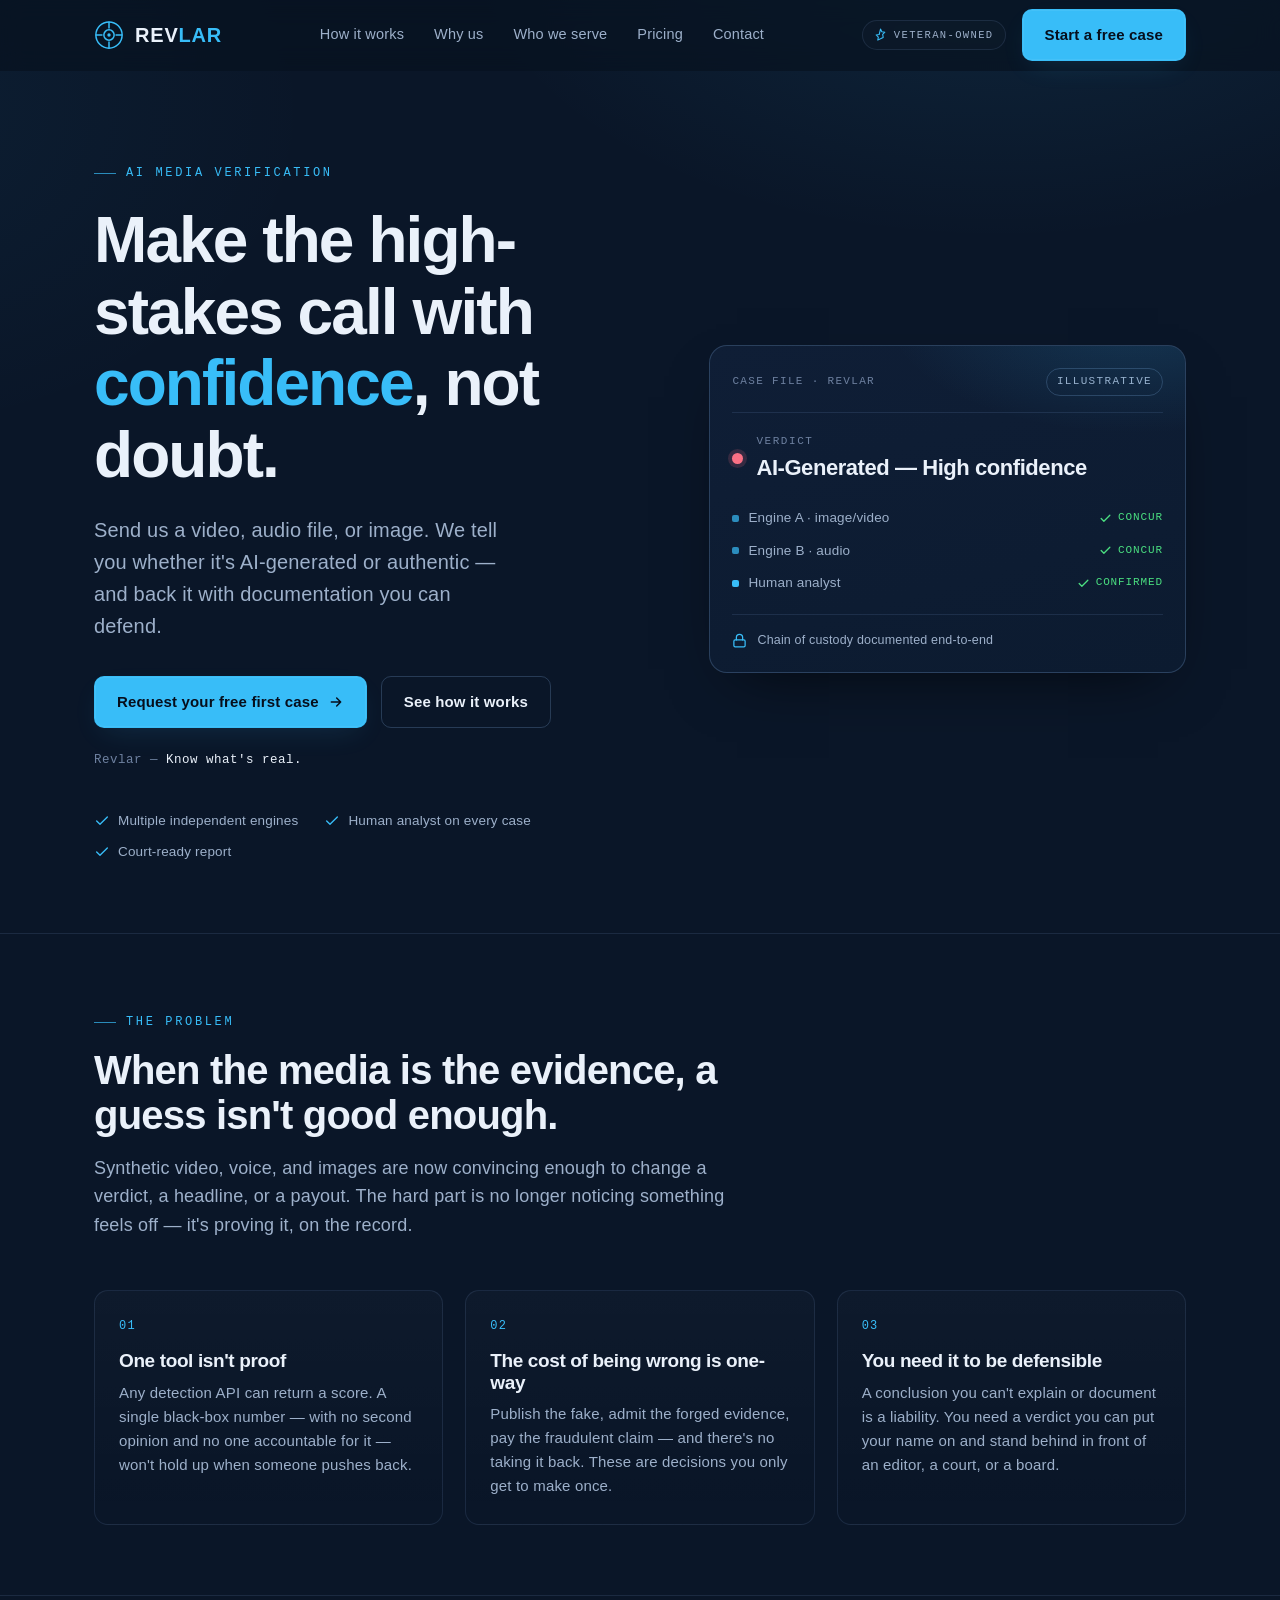
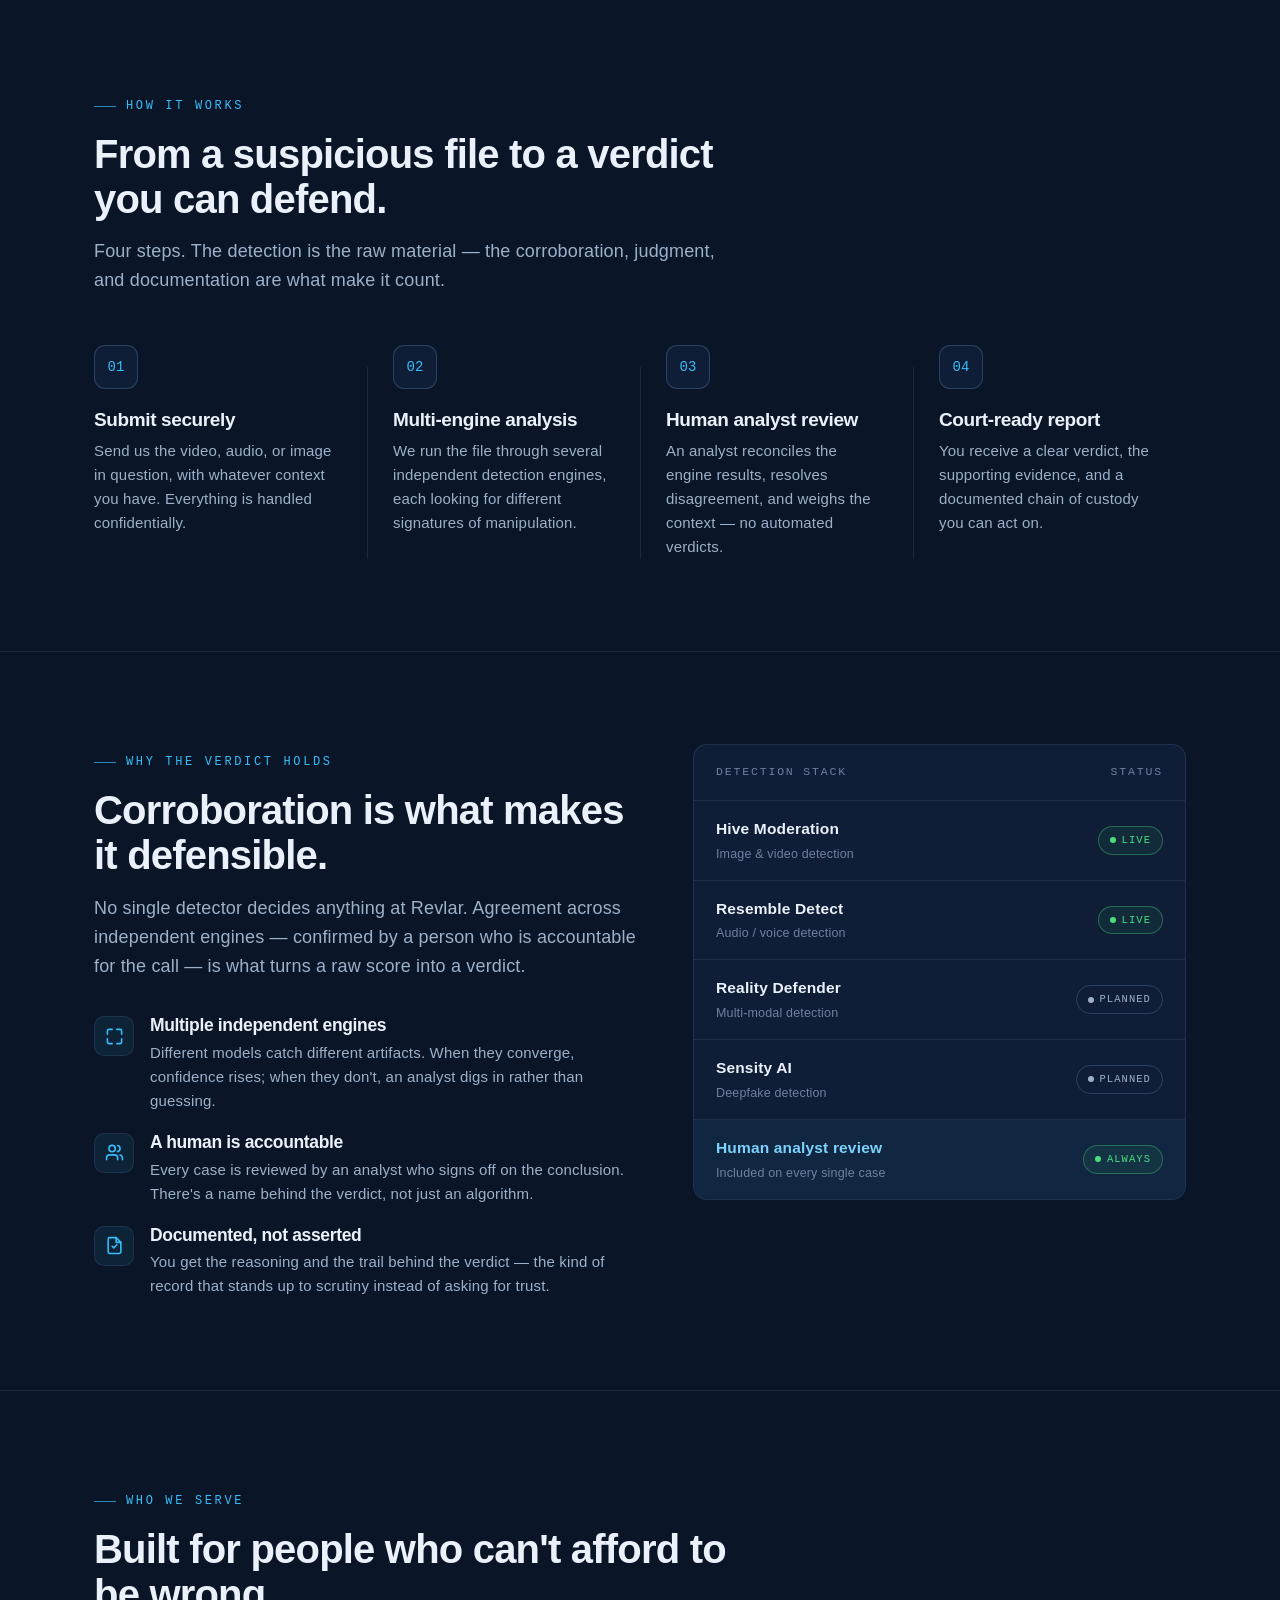
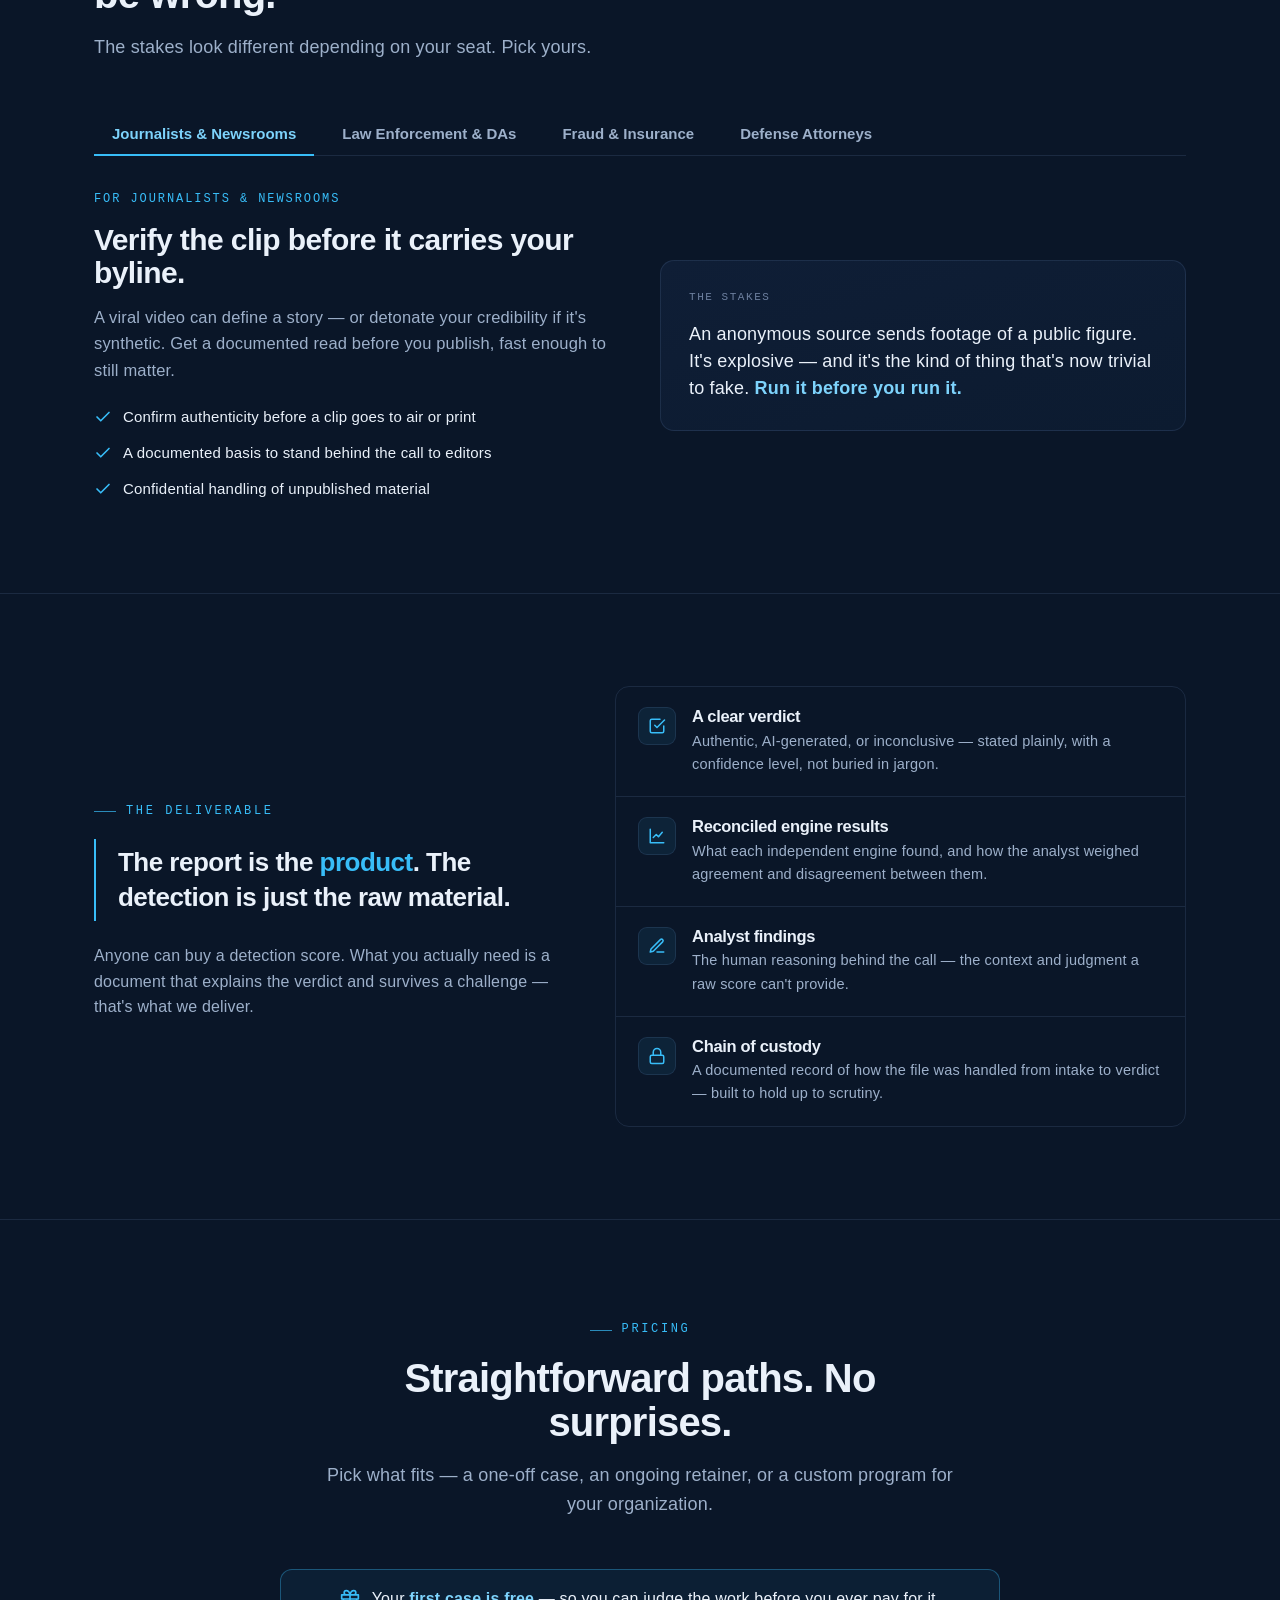
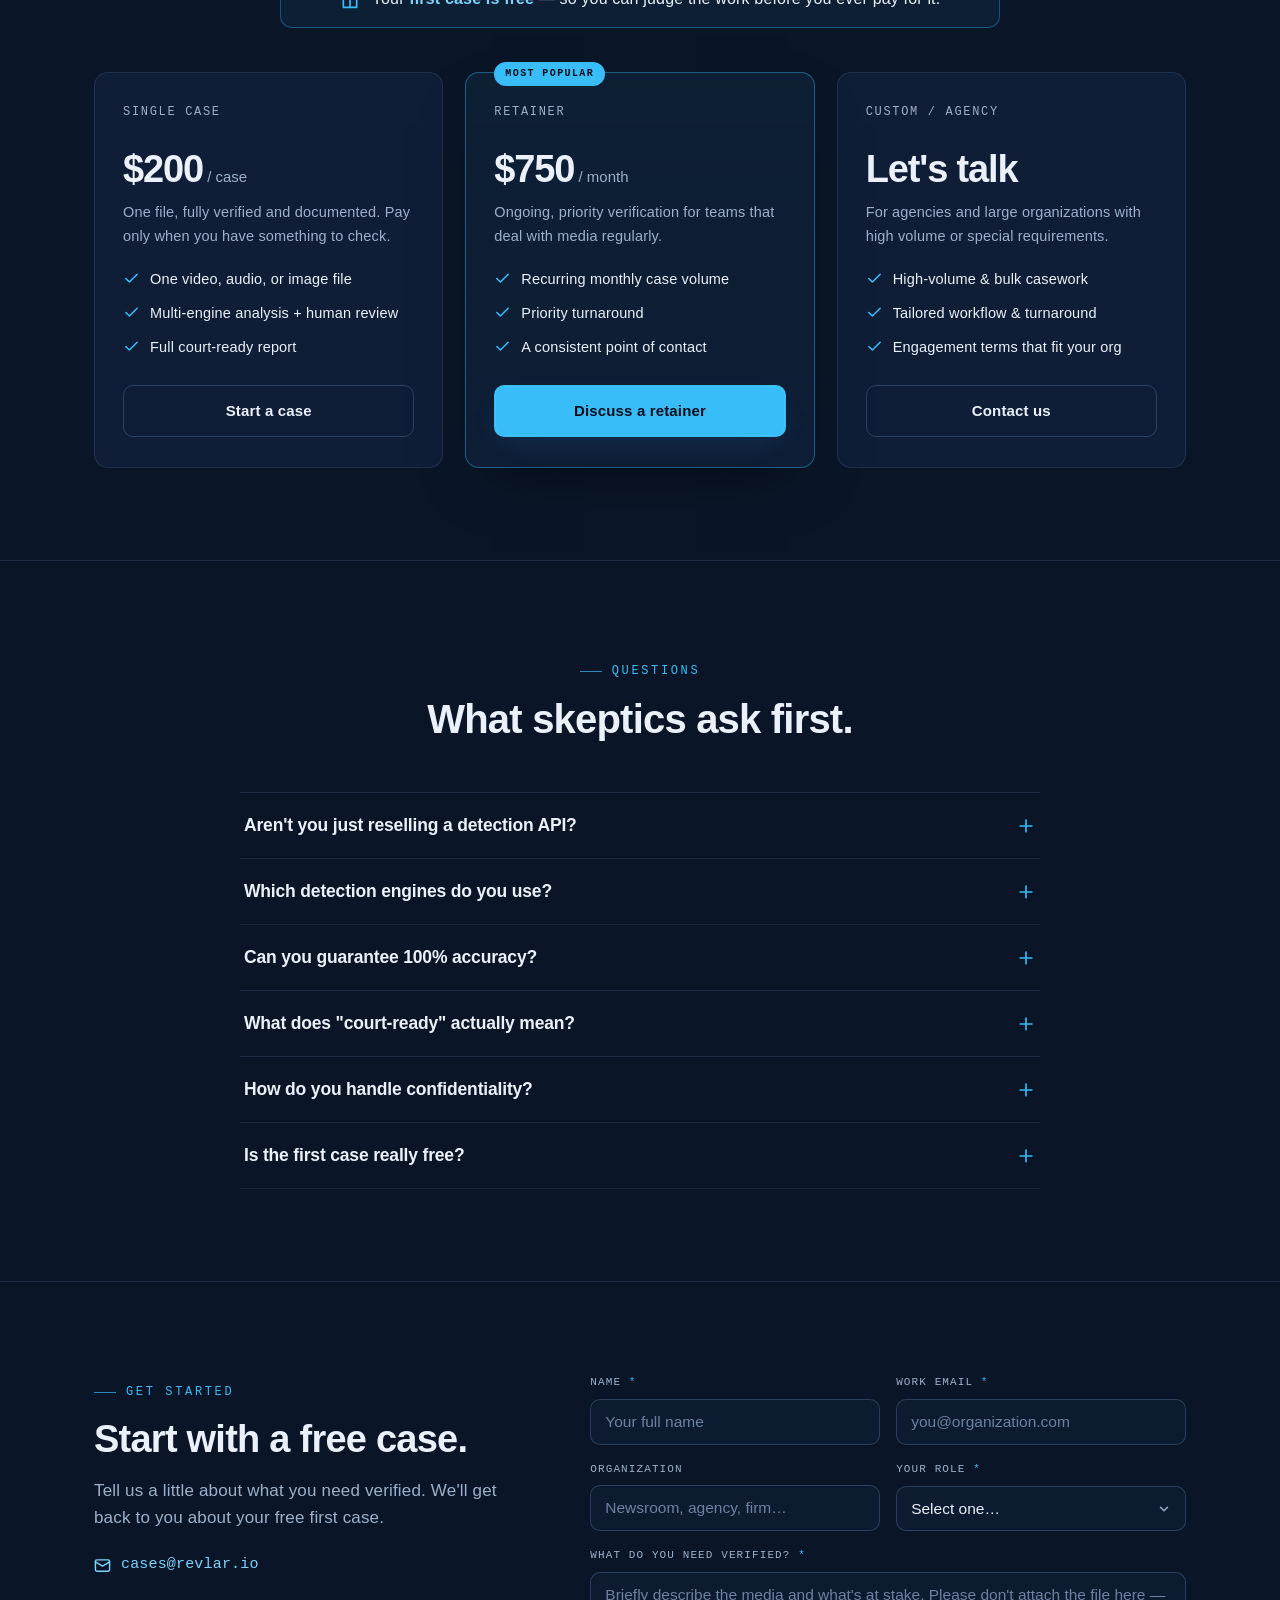
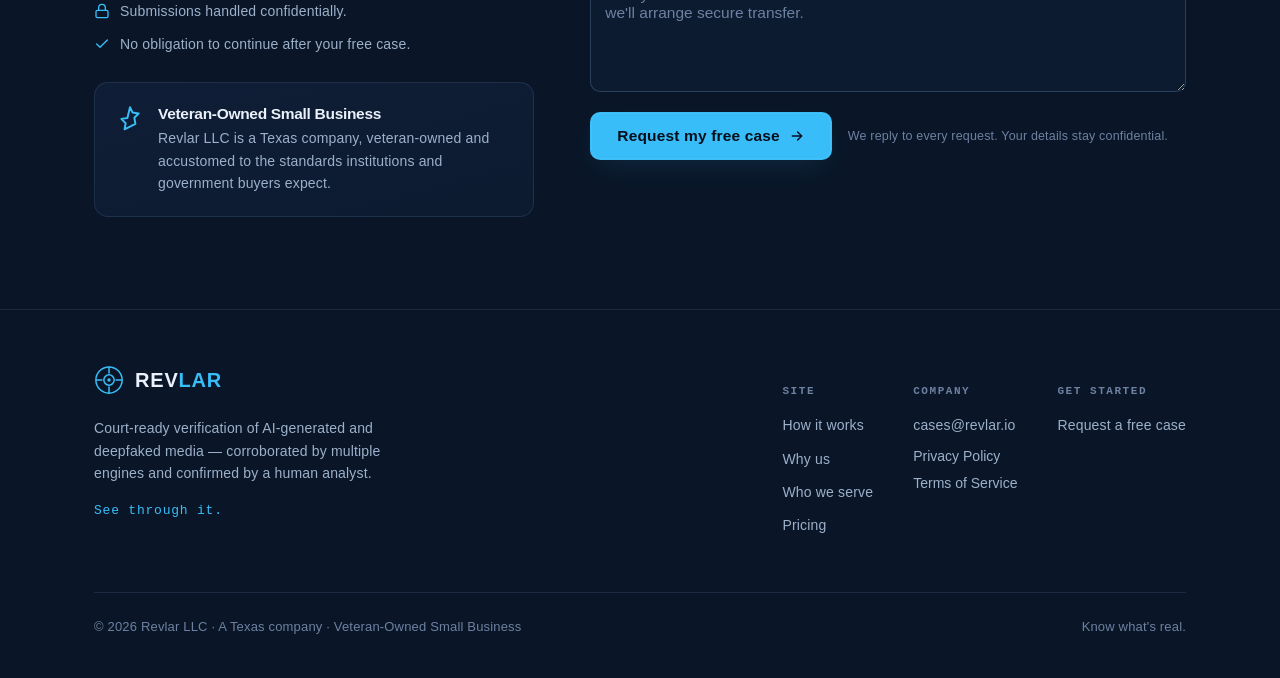
==== index.html @ 0b4d5a29 "Build Revlar marketing site as single-file index.html Institutional, forensic credibility-and-trust " ====
<!DOCTYPE html>
<html lang="en">
<head>
<meta charset="UTF-8" />
<meta name="viewport" content="width=device-width, initial-scale=1.0" />
<title>Revlar — AI Media Verification You Can Defend</title>
<meta name="description" content="Revlar verifies whether a video, audio file, or image is AI-generated or authentic — corroborated by multiple independent detection engines, reviewed by a human analyst, and delivered as a court-ready report. Veteran-Owned. First case free." />
<meta name="theme-color" content="#0A1628" />

<!-- Open Graph -->
<meta property="og:title" content="Revlar — Know what's real." />
<meta property="og:description" content="Court-ready verification of AI-generated and deepfaked media. Multiple engines, human review, defensible documentation." />
<meta property="og:type" content="website" />

<style>
  /* ============================================================
     REVLAR — single-file marketing site
     Palette: deep navy world, single electric-cyan accent.
     ============================================================ */

  :root {
    --navy-950: #060E1C;
    --navy-900: #0A1628;   /* base background */
    --navy-850: #0C1B30;
    --navy-800: #0F1E36;   /* cards / panels */
    --navy-750: #13243F;
    --navy-700: #18304F;

    --cyan:        #38BDF8;
    --cyan-bright: #7DD3FC;
    --cyan-dim:    #2A93C7;
    --cyan-glow:   rgba(56, 189, 248, 0.16);

    --text:    #EAF1FA;
    --muted:   #9DB0CA;
    --muted-2: #6E81A0;

    --line:        rgba(125, 165, 215, 0.14);
    --line-strong: rgba(125, 165, 215, 0.26);

    --good: #4ADE80;
    --warn: #FBBF24;
    --flag: #FB7185;

    --radius: 14px;
    --radius-sm: 10px;
    --maxw: 1140px;

    --sans: -apple-system, BlinkMacSystemFont, "Segoe UI", Roboto, Helvetica, Arial, "Apple Color Emoji", sans-serif;
    --mono: "SF Mono", "JetBrains Mono", "Roboto Mono", ui-monospace, Menlo, Monaco, Consolas, monospace;

    --shadow: 0 24px 60px -28px rgba(0, 0, 0, 0.7);
  }

  * { box-sizing: border-box; }
  html { scroll-behavior: smooth; -webkit-text-size-adjust: 100%; }

  body {
    margin: 0;
    font-family: var(--sans);
    background: var(--navy-900);
    color: var(--text);
    line-height: 1.6;
    font-size: 17px;
    letter-spacing: 0.01em;
    overflow-x: hidden;
    /* subtle depth without a literal grid/waveform */
    background-image:
      radial-gradient(900px 520px at 78% -8%, rgba(56,189,248,0.10), transparent 60%),
      radial-gradient(800px 600px at -10% 12%, rgba(56,189,248,0.05), transparent 55%);
    background-attachment: fixed;
  }

  h1, h2, h3, h4 { line-height: 1.12; letter-spacing: -0.02em; font-weight: 650; margin: 0; }
  p { margin: 0; }
  a { color: inherit; text-decoration: none; }

  ::selection { background: var(--cyan); color: var(--navy-950); }

  .wrap { max-width: var(--maxw); margin: 0 auto; padding: 0 24px; }

  /* ---------- shared bits ---------- */
  .eyebrow {
    font-family: var(--mono);
    font-size: 12px;
    letter-spacing: 0.22em;
    text-transform: uppercase;
    color: var(--cyan);
    display: inline-flex;
    align-items: center;
    gap: 10px;
  }
  .eyebrow::before {
    content: "";
    width: 22px; height: 1px;
    background: var(--cyan);
    display: inline-block;
    opacity: 0.7;
  }

  .btn {
    display: inline-flex;
    align-items: center;
    gap: 9px;
    font-family: var(--sans);
    font-size: 15px;
    font-weight: 600;
    letter-spacing: 0.01em;
    padding: 13px 22px;
    border-radius: 10px;
    border: 1px solid transparent;
    cursor: pointer;
    transition: transform .15s ease, background .2s ease, border-color .2s ease, box-shadow .2s ease;
    white-space: nowrap;
  }
  .btn-primary {
    background: var(--cyan);
    color: var(--navy-950);
    box-shadow: 0 10px 30px -10px var(--cyan-glow), inset 0 0 0 1px rgba(255,255,255,0.06);
  }
  .btn-primary:hover { background: var(--cyan-bright); transform: translateY(-1px); }
  .btn-ghost {
    background: transparent;
    color: var(--text);
    border-color: var(--line-strong);
  }
  .btn-ghost:hover { border-color: var(--cyan); color: var(--cyan-bright); }
  .btn svg { width: 16px; height: 16px; }

  /* ---------- header ---------- */
  header {
    position: sticky;
    top: 0;
    z-index: 50;
    backdrop-filter: blur(12px);
    -webkit-backdrop-filter: blur(12px);
    background: rgba(8, 18, 33, 0.72);
    border-bottom: 1px solid transparent;
    transition: border-color .3s ease, background .3s ease;
  }
  header.scrolled { border-bottom-color: var(--line); background: rgba(8, 18, 33, 0.9); }
  .nav {
    display: flex;
    align-items: center;
    justify-content: space-between;
    height: 70px;
    gap: 20px;
  }
  .brand { display: inline-flex; align-items: center; gap: 11px; }
  .brand .mark { width: 30px; height: 30px; flex: none; }
  .brand .name {
    font-weight: 700;
    font-size: 20px;
    letter-spacing: 0.04em;
  }
  .brand .name b { color: var(--cyan); font-weight: 700; }

  .nav-links { display: flex; align-items: center; gap: 30px; }
  .nav-links a {
    font-size: 14.5px;
    color: var(--muted);
    font-weight: 500;
    transition: color .18s ease;
    position: relative;
  }
  .nav-links a:hover { color: var(--text); }

  .nav-right { display: flex; align-items: center; gap: 16px; }

  .vet-badge {
    display: inline-flex;
    align-items: center;
    gap: 7px;
    font-family: var(--mono);
    font-size: 10.5px;
    letter-spacing: 0.13em;
    text-transform: uppercase;
    color: var(--muted);
    border: 1px solid var(--line);
    padding: 6px 11px;
    border-radius: 999px;
    background: rgba(255,255,255,0.015);
  }
  .vet-badge svg { width: 13px; height: 13px; color: var(--cyan); }

  .menu-btn {
    display: none;
    background: none; border: 1px solid var(--line-strong);
    color: var(--text);
    border-radius: 9px;
    width: 42px; height: 42px;
    cursor: pointer;
    align-items: center; justify-content: center;
  }
  .menu-btn svg { width: 20px; height: 20px; }

  /* ---------- hero ---------- */
  .hero { padding: 84px 0 70px; position: relative; }
  .hero-grid {
    display: grid;
    grid-template-columns: 1.08fr 0.92fr;
    gap: 56px;
    align-items: center;
  }
  .hero h1 {
    font-size: clamp(38px, 5.6vw, 64px);
    margin: 22px 0 0;
    letter-spacing: -0.03em;
  }
  .hero h1 .accent { color: var(--cyan); }
  .hero-lede {
    margin-top: 22px;
    font-size: clamp(17px, 2.1vw, 20px);
    color: var(--muted);
    max-width: 38ch;
  }
  .hero-cta { margin-top: 34px; display: flex; flex-wrap: wrap; gap: 14px; align-items: center; }
  .tagline-note {
    margin-top: 22px;
    font-family: var(--mono);
    font-size: 12.5px;
    letter-spacing: 0.04em;
    color: var(--muted-2);
  }
  .tagline-note b { color: var(--text); font-weight: 500; }

  /* trust ticks under hero */
  .hero-ticks {
    margin-top: 40px;
    display: flex;
    flex-wrap: wrap;
    gap: 10px 26px;
  }
  .hero-ticks span {
    display: inline-flex; align-items: center; gap: 8px;
    font-size: 13.5px; color: var(--muted);
  }
  .hero-ticks span svg { width: 16px; height: 16px; color: var(--cyan); flex: none; }

  /* verdict card (hero visual — the report is the product) */
  .verdict-card {
    background: linear-gradient(165deg, var(--navy-800), var(--navy-850));
    border: 1px solid var(--line-strong);
    border-radius: 18px;
    padding: 22px;
    box-shadow: var(--shadow);
    position: relative;
    overflow: hidden;
  }
  .verdict-card::before {
    content: "";
    position: absolute; inset: 0;
    background: radial-gradient(420px 200px at 90% -10%, var(--cyan-glow), transparent 60%);
    pointer-events: none;
  }
  .vc-top {
    display: flex; justify-content: space-between; align-items: center;
    font-family: var(--mono); font-size: 11px; letter-spacing: 0.12em;
    text-transform: uppercase; color: var(--muted-2);
    padding-bottom: 16px; border-bottom: 1px solid var(--line);
  }
  .vc-chip {
    border: 1px solid var(--line-strong); border-radius: 999px;
    padding: 4px 10px; color: var(--muted);
  }
  .vc-verdict {
    display: flex; align-items: center; gap: 13px;
    padding: 20px 0 16px;
  }
  .vc-dot {
    width: 11px; height: 11px; border-radius: 50%;
    background: var(--flag);
    box-shadow: 0 0 0 4px rgba(251,113,133,0.16);
    flex: none;
  }
  .vc-verdict .label { font-family: var(--mono); font-size: 11px; letter-spacing: 0.14em; text-transform: uppercase; color: var(--muted-2); }
  .vc-verdict .value { font-size: 22px; font-weight: 650; letter-spacing: -0.02em; }
  .vc-rows { display: grid; gap: 11px; padding: 6px 0 4px; }
  .vc-row {
    display: flex; align-items: center; justify-content: space-between;
    font-size: 13.5px;
  }
  .vc-row .engine { color: var(--muted); display: inline-flex; align-items: center; gap: 9px; }
  .vc-row .engine .ico { width: 7px; height: 7px; border-radius: 2px; background: var(--cyan); opacity: 0.7; }
  .vc-row .state {
    font-family: var(--mono); font-size: 11px; letter-spacing: 0.08em; text-transform: uppercase;
    color: var(--good); display: inline-flex; align-items: center; gap: 6px;
  }
  .vc-row .state svg { width: 13px; height: 13px; }
  .vc-foot {
    margin-top: 16px; padding-top: 15px; border-top: 1px solid var(--line);
    display: flex; align-items: center; gap: 10px;
    font-size: 12.5px; color: var(--muted);
  }
  .vc-foot svg { width: 15px; height: 15px; color: var(--cyan); flex: none; }

  /* ---------- section scaffolding ---------- */
  section { position: relative; }
  .band { padding: 92px 0; border-top: 1px solid var(--line); }
  .band.tight { padding: 70px 0; }
  .sec-head { max-width: 640px; margin-bottom: 50px; }
  .sec-head.center { margin-left: auto; margin-right: auto; text-align: center; }
  .sec-head h2 { font-size: clamp(28px, 3.6vw, 40px); margin-top: 16px; }
  .sec-head p { margin-top: 16px; color: var(--muted); font-size: 18px; }

  /* ---------- stakes ---------- */
  .stakes-grid { display: grid; grid-template-columns: repeat(3, 1fr); gap: 22px; }
  .stake {
    border: 1px solid var(--line);
    border-radius: var(--radius);
    padding: 26px 24px;
    background: linear-gradient(180deg, rgba(255,255,255,0.018), transparent);
  }
  .stake .num { font-family: var(--mono); font-size: 12px; color: var(--cyan); letter-spacing: 0.1em; }
  .stake h3 { font-size: 19px; margin: 14px 0 9px; }
  .stake p { color: var(--muted); font-size: 15px; }

  /* ---------- process ---------- */
  .steps { display: grid; grid-template-columns: repeat(4, 1fr); gap: 0; }
  .step { padding: 0 26px; position: relative; }
  .step:not(:last-child)::after {
    content: ""; position: absolute; top: 22px; right: -1px; width: 1px; height: calc(100% - 22px);
    background: var(--line);
  }
  .step .stepno {
    width: 44px; height: 44px; border-radius: 11px;
    border: 1px solid var(--line-strong);
    display: flex; align-items: center; justify-content: center;
    font-family: var(--mono); font-size: 14px; color: var(--cyan);
    background: var(--navy-800);
    margin-bottom: 20px;
  }
  .step h3 { font-size: 19px; margin-bottom: 9px; }
  .step p { color: var(--muted); font-size: 15px; }
  .step:first-child { padding-left: 0; }

  /* ---------- trust / engines ---------- */
  .trust-grid { display: grid; grid-template-columns: 1.05fr 0.95fr; gap: 54px; align-items: start; }
  .corrob { display: grid; gap: 20px; }
  .corrob .point { display: flex; gap: 16px; }
  .corrob .point .ic {
    flex: none; width: 40px; height: 40px; border-radius: 10px;
    background: rgba(56,189,248,0.08); border: 1px solid var(--line);
    display: flex; align-items: center; justify-content: center; color: var(--cyan);
  }
  .corrob .point .ic svg { width: 19px; height: 19px; }
  .corrob .point h3 { font-size: 17.5px; margin-bottom: 5px; }
  .corrob .point p { color: var(--muted); font-size: 15px; }

  .engines {
    border: 1px solid var(--line);
    border-radius: var(--radius);
    background: var(--navy-800);
    overflow: hidden;
  }
  .engines .eh {
    padding: 18px 22px; border-bottom: 1px solid var(--line);
    font-family: var(--mono); font-size: 11.5px; letter-spacing: 0.16em;
    text-transform: uppercase; color: var(--muted-2);
    display: flex; justify-content: space-between; align-items: center;
  }
  .engine-row {
    display: flex; align-items: center; justify-content: space-between;
    padding: 16px 22px; border-bottom: 1px solid var(--line);
  }
  .engine-row:last-child { border-bottom: none; }
  .engine-row .meta .nm { font-weight: 600; font-size: 15.5px; }
  .engine-row .meta .ty { font-size: 12.5px; color: var(--muted-2); margin-top: 2px; }
  .pill {
    font-family: var(--mono); font-size: 10.5px; letter-spacing: 0.1em; text-transform: uppercase;
    padding: 5px 11px; border-radius: 999px; border: 1px solid var(--line-strong);
    display: inline-flex; align-items: center; gap: 6px;
  }
  .pill.live { color: var(--good); border-color: rgba(74,222,128,0.35); background: rgba(74,222,128,0.07); }
  .pill.planned { color: var(--muted); }
  .pill .d { width: 6px; height: 6px; border-radius: 50%; background: currentColor; }
  .engine-row.human { background: rgba(56,189,248,0.05); }
  .engine-row.human .nm { color: var(--cyan-bright); }

  /* ---------- audience tabs ---------- */
  .tabs {
    display: flex; flex-wrap: wrap; gap: 10px; margin-bottom: 34px;
    border-bottom: 1px solid var(--line); padding-bottom: 0;
  }
  .tab {
    font-family: var(--sans);
    background: none; border: none; cursor: pointer;
    color: var(--muted); font-size: 15px; font-weight: 550;
    padding: 13px 18px; border-radius: 10px 10px 0 0;
    position: relative; transition: color .18s ease;
  }
  .tab:hover { color: var(--text); }
  .tab[aria-selected="true"] { color: var(--cyan-bright); }
  .tab[aria-selected="true"]::after {
    content: ""; position: absolute; left: 0; right: 0; bottom: -1px; height: 2px; background: var(--cyan);
  }
  .panel { display: none; }
  .panel.active { display: block; animation: fade .35s ease; }
  @keyframes fade { from { opacity: 0; transform: translateY(6px); } to { opacity: 1; transform: none; } }
  .panel-inner { display: grid; grid-template-columns: 1fr 1fr; gap: 40px; align-items: center; }
  .panel-inner .copy .role-eyebrow {
    font-family: var(--mono); font-size: 12px; letter-spacing: 0.16em; text-transform: uppercase; color: var(--cyan);
  }
  .panel-inner .copy h3 { font-size: clamp(24px, 3vw, 30px); margin: 14px 0 14px; }
  .panel-inner .copy p { color: var(--muted); font-size: 16.5px; }
  .panel-inner .copy ul { list-style: none; padding: 0; margin: 22px 0 0; display: grid; gap: 12px; }
  .panel-inner .copy li { display: flex; gap: 11px; font-size: 15px; color: var(--text); }
  .panel-inner .copy li svg { width: 18px; height: 18px; color: var(--cyan); flex: none; margin-top: 3px; }
  .panel-aside {
    border: 1px solid var(--line); border-radius: var(--radius);
    padding: 28px; background: linear-gradient(165deg, var(--navy-800), var(--navy-850));
  }
  .panel-aside .scenario-label { font-family: var(--mono); font-size: 11px; letter-spacing: 0.14em; text-transform: uppercase; color: var(--muted-2); }
  .panel-aside .scenario { font-size: 18px; line-height: 1.5; margin-top: 14px; color: var(--text); }
  .panel-aside .scenario b { color: var(--cyan-bright); font-weight: 600; }

  /* ---------- report / deliverable ---------- */
  .report-grid { display: grid; grid-template-columns: 0.9fr 1.1fr; gap: 54px; align-items: center; }
  .report-list { display: grid; gap: 0; border: 1px solid var(--line); border-radius: var(--radius); overflow: hidden; }
  .report-item { display: flex; gap: 16px; padding: 20px 22px; border-bottom: 1px solid var(--line); }
  .report-item:last-child { border-bottom: none; }
  .report-item .ic { flex: none; width: 38px; height: 38px; border-radius: 9px; background: rgba(56,189,248,0.08); border: 1px solid var(--line); display: flex; align-items: center; justify-content: center; color: var(--cyan); }
  .report-item .ic svg { width: 18px; height: 18px; }
  .report-item h3 { font-size: 16.5px; margin-bottom: 4px; }
  .report-item p { color: var(--muted); font-size: 14.5px; }
  .report-quote {
    border-left: 2px solid var(--cyan);
    padding: 6px 0 6px 22px;
    font-size: clamp(20px, 2.6vw, 26px);
    font-weight: 550; letter-spacing: -0.02em; line-height: 1.35;
  }
  .report-quote span { color: var(--cyan); }
  .report-sub { margin-top: 22px; color: var(--muted); font-size: 16px; }

  /* ---------- pricing ---------- */
  .free-banner {
    display: flex; align-items: center; justify-content: center; gap: 12px;
    text-align: center; margin: 0 auto 44px; max-width: 720px;
    border: 1px solid rgba(56,189,248,0.35); background: rgba(56,189,248,0.06);
    border-radius: 12px; padding: 16px 22px; font-size: 16px;
  }
  .free-banner svg { width: 20px; height: 20px; color: var(--cyan); flex: none; }
  .free-banner b { color: var(--cyan-bright); }

  .price-grid { display: grid; grid-template-columns: repeat(3, 1fr); gap: 22px; align-items: stretch; }
  .price {
    border: 1px solid var(--line); border-radius: var(--radius);
    padding: 30px 28px; background: var(--navy-800);
    display: flex; flex-direction: column;
  }
  .price.feature {
    border-color: rgba(56,189,248,0.4);
    background: linear-gradient(180deg, rgba(56,189,248,0.06), var(--navy-800));
    box-shadow: var(--shadow);
    position: relative;
  }
  .price.feature .tag {
    position: absolute; top: -11px; left: 28px;
    font-family: var(--mono); font-size: 10px; letter-spacing: 0.14em; text-transform: uppercase;
    background: var(--cyan); color: var(--navy-950); padding: 4px 11px; border-radius: 999px; font-weight: 700;
  }
  .price .pname { font-family: var(--mono); font-size: 12px; letter-spacing: 0.14em; text-transform: uppercase; color: var(--muted); }
  .price .pprice { font-size: 38px; font-weight: 650; letter-spacing: -0.03em; margin: 16px 0 2px; }
  .price .pprice small { font-size: 15px; color: var(--muted); font-weight: 400; letter-spacing: 0; }
  .price .pdesc { color: var(--muted); font-size: 14.5px; min-height: 42px; }
  .price ul { list-style: none; padding: 0; margin: 20px 0 26px; display: grid; gap: 11px; }
  .price li { display: flex; gap: 10px; font-size: 14.5px; color: var(--text); }
  .price li svg { width: 17px; height: 17px; color: var(--cyan); flex: none; margin-top: 2px; }
  .price .btn { width: 100%; justify-content: center; margin-top: auto; }

  /* ---------- faq ---------- */
  .faq-list { max-width: 800px; margin: 0 auto; border-top: 1px solid var(--line); }
  .faq-item { border-bottom: 1px solid var(--line); }
  .faq-q {
    width: 100%; background: none; border: none; cursor: pointer;
    display: flex; justify-content: space-between; align-items: center; gap: 20px;
    padding: 22px 4px; text-align: left; color: var(--text);
    font-family: var(--sans); font-size: 17.5px; font-weight: 550; letter-spacing: -0.01em;
  }
  .faq-q .chev { flex: none; width: 20px; height: 20px; color: var(--cyan); transition: transform .25s ease; }
  .faq-item.open .chev { transform: rotate(45deg); }
  .faq-a { max-height: 0; overflow: hidden; transition: max-height .3s ease; }
  .faq-a p { padding: 0 4px 24px; color: var(--muted); font-size: 15.5px; max-width: 70ch; }

  /* ---------- contact ---------- */
  .contact-grid { display: grid; grid-template-columns: 0.85fr 1.15fr; gap: 56px; align-items: start; }
  .contact-aside .vet-card {
    border: 1px solid var(--line); border-radius: var(--radius); padding: 22px; margin-top: 26px;
    background: linear-gradient(165deg, var(--navy-800), var(--navy-850));
    display: flex; gap: 15px; align-items: flex-start;
  }
  .contact-aside .vet-card svg { width: 26px; height: 26px; color: var(--cyan); flex: none; }
  .contact-aside .vet-card h4 { font-size: 15.5px; margin-bottom: 5px; }
  .contact-aside .vet-card p { font-size: 14px; color: var(--muted); }
  .contact-email {
    display: inline-flex; align-items: center; gap: 10px; margin-top: 22px;
    font-family: var(--mono); font-size: 15px; color: var(--cyan-bright);
  }
  .contact-email svg { width: 17px; height: 17px; }
  .reassure { margin-top: 18px; display: grid; gap: 11px; }
  .reassure div { display: flex; gap: 10px; font-size: 14px; color: var(--muted); }
  .reassure svg { width: 16px; height: 16px; color: var(--cyan); flex: none; margin-top: 3px; }

  form { display: grid; gap: 16px; }
  .form-row { display: grid; grid-template-columns: 1fr 1fr; gap: 16px; }
  .field { display: grid; gap: 7px; }
  .field label {
    font-family: var(--mono); font-size: 11px; letter-spacing: 0.1em; text-transform: uppercase; color: var(--muted);
  }
  .field label .req { color: var(--cyan); }
  input, select, textarea {
    font-family: var(--sans); font-size: 15.5px; color: var(--text);
    background: var(--navy-850); border: 1px solid var(--line-strong);
    border-radius: 10px; padding: 13px 14px; width: 100%;
    transition: border-color .18s ease, box-shadow .18s ease;
  }
  textarea { resize: vertical; min-height: 120px; }
  input::placeholder, textarea::placeholder { color: var(--muted-2); }
  input:focus, select:focus, textarea:focus {
    outline: none; border-color: var(--cyan); box-shadow: 0 0 0 3px rgba(56,189,248,0.14);
  }
  select { appearance: none; -webkit-appearance: none;
    background-image: url("data:image/svg+xml,%3Csvg xmlns='http://www.w3.org/2000/svg' width='14' height='14' viewBox='0 0 24 24' fill='none' stroke='%239DB0CA' stroke-width='2.5' stroke-linecap='round' stroke-linejoin='round'%3E%3Cpolyline points='6 9 12 15 18 9'/%3E%3C/svg%3E");
    background-repeat: no-repeat; background-position: right 14px center; padding-right: 40px;
  }
  .form-submit { display: flex; align-items: center; gap: 16px; flex-wrap: wrap; margin-top: 4px; }
  .form-submit .btn { font-size: 15.5px; padding: 14px 26px; }
  .form-note { font-size: 12.5px; color: var(--muted-2); }
  .form-status { font-size: 14.5px; display: none; padding: 14px 16px; border-radius: 10px; }
  .form-status.show { display: block; }
  .form-status.success { display: flex; gap: 10px; align-items: flex-start; color: var(--good); border: 1px solid rgba(74,222,128,0.35); background: rgba(74,222,128,0.07); }
  .form-status.error { display: flex; gap: 10px; align-items: flex-start; color: var(--flag); border: 1px solid rgba(251,113,133,0.35); background: rgba(251,113,133,0.07); }
  .form-status svg { width: 18px; height: 18px; flex: none; margin-top: 1px; }

  /* ---------- footer ---------- */
  footer { border-top: 1px solid var(--line); padding: 54px 0 40px; }
  .foot-top { display: flex; justify-content: space-between; align-items: flex-start; gap: 30px; flex-wrap: wrap; }
  .foot-brand { max-width: 320px; }
  .foot-brand p { color: var(--muted); font-size: 14px; margin-top: 14px; }
  .foot-tag { font-family: var(--mono); color: var(--cyan); font-size: 13px; letter-spacing: 0.06em; margin-top: 16px; }
  .foot-links { display: flex; gap: 40px; flex-wrap: wrap; }
  .foot-col h5 { font-family: var(--mono); font-size: 11px; letter-spacing: 0.14em; text-transform: uppercase; color: var(--muted-2); margin-bottom: 14px; }
  .foot-col a, .foot-col button {
    display: block; color: var(--muted); font-size: 14px; margin-bottom: 11px;
    background: none; border: none; padding: 0; cursor: pointer; font-family: var(--sans); text-align: left;
  }
  .foot-col a:hover, .foot-col button:hover { color: var(--cyan-bright); }
  .foot-bottom {
    margin-top: 44px; padding-top: 24px; border-top: 1px solid var(--line);
    display: flex; justify-content: space-between; gap: 16px; flex-wrap: wrap;
    font-size: 13px; color: var(--muted-2);
  }

  /* ---------- modal ---------- */
  .modal-overlay {
    position: fixed; inset: 0; z-index: 100;
    background: rgba(3, 8, 16, 0.7); backdrop-filter: blur(4px);
    display: none; align-items: center; justify-content: center; padding: 24px;
  }
  .modal-overlay.open { display: flex; animation: fade .2s ease; }
  .modal {
    background: var(--navy-800); border: 1px solid var(--line-strong);
    border-radius: var(--radius); max-width: 640px; width: 100%; max-height: 84vh; overflow-y: auto;
    box-shadow: var(--shadow); padding: 32px;
  }
  .modal h3 { font-size: 24px; margin-bottom: 6px; }
  .modal .updated { font-family: var(--mono); font-size: 11px; letter-spacing: 0.1em; text-transform: uppercase; color: var(--muted-2); margin-bottom: 20px; }
  .modal h4 { font-size: 15px; margin: 20px 0 7px; color: var(--cyan-bright); }
  .modal p { color: var(--muted); font-size: 14.5px; margin-bottom: 10px; }
  .modal-close {
    float: right; background: none; border: 1px solid var(--line-strong); color: var(--muted);
    width: 36px; height: 36px; border-radius: 9px; cursor: pointer; font-size: 18px; line-height: 1;
    display: flex; align-items: center; justify-content: center; margin: -6px -6px 0 0;
  }
  .modal-close:hover { color: var(--text); border-color: var(--cyan); }

  /* ---------- reveal animation ---------- */
  .reveal { opacity: 0; transform: translateY(18px); transition: opacity .6s ease, transform .6s ease; }
  .reveal.in { opacity: 1; transform: none; }

  /* ---------- mobile nav drawer ---------- */
  .mobile-menu {
    display: none; position: fixed; inset: 70px 0 0; z-index: 49;
    background: rgba(8, 18, 33, 0.98); backdrop-filter: blur(10px);
    padding: 24px; flex-direction: column; gap: 6px;
  }
  .mobile-menu.open { display: flex; }
  .mobile-menu a { font-size: 19px; color: var(--text); padding: 14px 4px; border-bottom: 1px solid var(--line); }
  .mobile-menu .btn { margin-top: 20px; justify-content: center; }

  /* ============ responsive ============ */
  @media (max-width: 980px) {
    .hero-grid { grid-template-columns: 1fr; gap: 44px; }
    .hero { padding: 56px 0 50px; }
    .trust-grid { grid-template-columns: 1fr; gap: 40px; }
    .report-grid { grid-template-columns: 1fr; gap: 36px; }
    .contact-grid { grid-template-columns: 1fr; gap: 40px; }
    .panel-inner { grid-template-columns: 1fr; gap: 28px; }
    .steps { grid-template-columns: 1fr 1fr; gap: 32px 0; }
    .step:nth-child(2)::after { display: none; }
    .step { padding: 0 22px; }
    .step:nth-child(odd) { padding-left: 0; }
  }
  @media (max-width: 760px) {
    .nav-links, .nav-right .vet-badge, .nav-right .btn { display: none; }
    .menu-btn { display: flex; }
    .stakes-grid { grid-template-columns: 1fr; }
    .price-grid { grid-template-columns: 1fr; }
    .price.feature { order: -1; }
    .form-row { grid-template-columns: 1fr; }
    .band { padding: 64px 0; }
    .steps { grid-template-columns: 1fr; }
    .step::after { display: none !important; }
    .step { padding: 0 !important; }
    body { font-size: 16px; }
  }
  @media (prefers-reduced-motion: reduce) {
    * { animation: none !important; transition: none !important; scroll-behavior: auto !important; }
    .reveal { opacity: 1; transform: none; }
  }
</style>
</head>
<body>

<!-- ============================ HEADER ============================ -->
<header id="header">
  <div class="wrap nav">
    <a href="#top" class="brand" aria-label="Revlar home">
      <!-- aperture / lens mark -->
      <svg class="mark" viewBox="0 0 32 32" fill="none" aria-hidden="true">
        <circle cx="16" cy="16" r="14" stroke="#38BDF8" stroke-width="1.6"/>
        <circle cx="16" cy="16" r="5.5" stroke="#38BDF8" stroke-width="1.6"/>
        <path d="M16 2.5V8.5M16 23.5V29.5M2.5 16H8.5M23.5 16H29.5" stroke="#38BDF8" stroke-width="1.6" stroke-linecap="round"/>
        <circle cx="16" cy="16" r="1.8" fill="#38BDF8"/>
      </svg>
      <span class="name">REV<b>LAR</b></span>
    </a>

    <nav class="nav-links">
      <a href="#how">How it works</a>
      <a href="#trust">Why us</a>
      <a href="#audience">Who we serve</a>
      <a href="#pricing">Pricing</a>
      <a href="#contact">Contact</a>
    </nav>

    <div class="nav-right">
      <span class="vet-badge">
        <svg viewBox="0 0 24 24" fill="none" stroke="currentColor" stroke-width="2" stroke-linecap="round" stroke-linejoin="round" aria-hidden="true"><path d="M12 2l2.4 5 5.6.8-4 4 1 5.6L12 20l-5 2.4 1-5.6-4-4 5.6-.8z"/></svg>
        Veteran-Owned
      </span>
      <a href="#contact" class="btn btn-primary">Start a free case</a>
    </div>

    <button class="menu-btn" id="menuBtn" aria-label="Open menu" aria-expanded="false">
      <svg viewBox="0 0 24 24" fill="none" stroke="currentColor" stroke-width="2" stroke-linecap="round"><path d="M3 6h18M3 12h18M3 18h18"/></svg>
    </button>
  </div>
</header>

<div class="mobile-menu" id="mobileMenu">
  <a href="#how">How it works</a>
  <a href="#trust">Why us</a>
  <a href="#audience">Who we serve</a>
  <a href="#pricing">Pricing</a>
  <a href="#contact">Contact</a>
  <a href="#contact" class="btn btn-primary">Start a free case</a>
</div>

<span id="top"></span>

<!-- ============================ HERO ============================ -->
<section class="hero">
  <div class="wrap hero-grid">
    <div>
      <span class="eyebrow">AI Media Verification</span>
      <h1>Make the high-stakes call with <span class="accent">confidence</span>, not doubt.</h1>
      <p class="hero-lede">
        Send us a video, audio file, or image. We tell you whether it's AI-generated
        or authentic — and back it with documentation you can defend.
      </p>
      <div class="hero-cta">
        <a href="#contact" class="btn btn-primary">
          Request your free first case
          <svg viewBox="0 0 24 24" fill="none" stroke="currentColor" stroke-width="2.2" stroke-linecap="round" stroke-linejoin="round"><path d="M5 12h14M13 6l6 6-6 6"/></svg>
        </a>
        <a href="#how" class="btn btn-ghost">See how it works</a>
      </div>
      <p class="tagline-note">Revlar — <b>Know what's real.</b></p>

      <div class="hero-ticks">
        <span><svg viewBox="0 0 24 24" fill="none" stroke="currentColor" stroke-width="2" stroke-linecap="round" stroke-linejoin="round"><path d="M20 6L9 17l-5-5"/></svg> Multiple independent engines</span>
        <span><svg viewBox="0 0 24 24" fill="none" stroke="currentColor" stroke-width="2" stroke-linecap="round" stroke-linejoin="round"><path d="M20 6L9 17l-5-5"/></svg> Human analyst on every case</span>
        <span><svg viewBox="0 0 24 24" fill="none" stroke="currentColor" stroke-width="2" stroke-linecap="round" stroke-linejoin="round"><path d="M20 6L9 17l-5-5"/></svg> Court-ready report</span>
      </div>
    </div>

    <!-- illustrative verdict card -->
    <div class="verdict-card reveal">
      <div class="vc-top">
        <span>Case File · Revlar</span>
        <span class="vc-chip">Illustrative</span>
      </div>
      <div class="vc-verdict">
        <span class="vc-dot" aria-hidden="true"></span>
        <div>
          <div class="label">Verdict</div>
          <div class="value">AI-Generated &mdash; High confidence</div>
        </div>
      </div>
      <div class="vc-rows">
        <div class="vc-row">
          <span class="engine"><span class="ico"></span> Engine A · image/video</span>
          <span class="state"><svg viewBox="0 0 24 24" fill="none" stroke="currentColor" stroke-width="2.4" stroke-linecap="round" stroke-linejoin="round"><path d="M20 6L9 17l-5-5"/></svg> Concur</span>
        </div>
        <div class="vc-row">
          <span class="engine"><span class="ico"></span> Engine B · audio</span>
          <span class="state"><svg viewBox="0 0 24 24" fill="none" stroke="currentColor" stroke-width="2.4" stroke-linecap="round" stroke-linejoin="round"><path d="M20 6L9 17l-5-5"/></svg> Concur</span>
        </div>
        <div class="vc-row">
          <span class="engine"><span class="ico" style="background:var(--cyan);opacity:1"></span> Human analyst</span>
          <span class="state"><svg viewBox="0 0 24 24" fill="none" stroke="currentColor" stroke-width="2.4" stroke-linecap="round" stroke-linejoin="round"><path d="M20 6L9 17l-5-5"/></svg> Confirmed</span>
        </div>
      </div>
      <div class="vc-foot">
        <svg viewBox="0 0 24 24" fill="none" stroke="currentColor" stroke-width="2" stroke-linecap="round" stroke-linejoin="round"><rect x="3" y="11" width="18" height="11" rx="2"/><path d="M7 11V7a5 5 0 0110 0v4"/></svg>
        Chain of custody documented end-to-end
      </div>
    </div>
  </div>
</section>

<!-- ============================ STAKES ============================ -->
<section class="band tight" id="stakes">
  <div class="wrap">
    <div class="sec-head reveal">
      <span class="eyebrow">The problem</span>
      <h2>When the media is the evidence, a guess isn't good enough.</h2>
      <p>Synthetic video, voice, and images are now convincing enough to change a verdict, a headline, or a payout. The hard part is no longer noticing something feels off — it's proving it, on the record.</p>
    </div>
    <div class="stakes-grid">
      <div class="stake reveal">
        <div class="num">01</div>
        <h3>One tool isn't proof</h3>
        <p>Any detection API can return a score. A single black-box number — with no second opinion and no one accountable for it — won't hold up when someone pushes back.</p>
      </div>
      <div class="stake reveal">
        <div class="num">02</div>
        <h3>The cost of being wrong is one-way</h3>
        <p>Publish the fake, admit the forged evidence, pay the fraudulent claim — and there's no taking it back. These are decisions you only get to make once.</p>
      </div>
      <div class="stake reveal">
        <div class="num">03</div>
        <h3>You need it to be defensible</h3>
        <p>A conclusion you can't explain or document is a liability. You need a verdict you can put your name on and stand behind in front of an editor, a court, or a board.</p>
      </div>
    </div>
  </div>
</section>

<!-- ============================ HOW IT WORKS ============================ -->
<section class="band" id="how">
  <div class="wrap">
    <div class="sec-head reveal">
      <span class="eyebrow">How it works</span>
      <h2>From a suspicious file to a verdict you can defend.</h2>
      <p>Four steps. The detection is the raw material — the corroboration, judgment, and documentation are what make it count.</p>
    </div>
    <div class="steps">
      <div class="step reveal">
        <div class="stepno">01</div>
        <h3>Submit securely</h3>
        <p>Send us the video, audio, or image in question, with whatever context you have. Everything is handled confidentially.</p>
      </div>
      <div class="step reveal">
        <div class="stepno">02</div>
        <h3>Multi-engine analysis</h3>
        <p>We run the file through several independent detection engines, each looking for different signatures of manipulation.</p>
      </div>
      <div class="step reveal">
        <div class="stepno">03</div>
        <h3>Human analyst review</h3>
        <p>An analyst reconciles the engine results, resolves disagreement, and weighs the context — no automated verdicts.</p>
      </div>
      <div class="step reveal">
        <div class="stepno">04</div>
        <h3>Court-ready report</h3>
        <p>You receive a clear verdict, the supporting evidence, and a documented chain of custody you can act on.</p>
      </div>
    </div>
  </div>
</section>

<!-- ============================ TRUST / ENGINES ============================ -->
<section class="band" id="trust">
  <div class="wrap trust-grid">
    <div>
      <div class="sec-head reveal" style="margin-bottom:36px">
        <span class="eyebrow">Why the verdict holds</span>
        <h2>Corroboration is what makes it defensible.</h2>
        <p>No single detector decides anything at Revlar. Agreement across independent engines — confirmed by a person who is accountable for the call — is what turns a raw score into a verdict.</p>
      </div>
      <div class="corrob">
        <div class="point reveal">
          <div class="ic"><svg viewBox="0 0 24 24" fill="none" stroke="currentColor" stroke-width="2" stroke-linecap="round" stroke-linejoin="round"><path d="M9 3H5a2 2 0 00-2 2v4M15 3h4a2 2 0 012 2v4M9 21H5a2 2 0 01-2-2v-4M15 21h4a2 2 0 002-2v-4"/></svg></div>
          <div><h3>Multiple independent engines</h3><p>Different models catch different artifacts. When they converge, confidence rises; when they don't, an analyst digs in rather than guessing.</p></div>
        </div>
        <div class="point reveal">
          <div class="ic"><svg viewBox="0 0 24 24" fill="none" stroke="currentColor" stroke-width="2" stroke-linecap="round" stroke-linejoin="round"><path d="M16 21v-2a4 4 0 00-4-4H6a4 4 0 00-4 4v2"/><circle cx="9" cy="7" r="4"/><path d="M22 21v-2a4 4 0 00-3-3.87M16 3.13a4 4 0 010 7.75"/></svg></div>
          <div><h3>A human is accountable</h3><p>Every case is reviewed by an analyst who signs off on the conclusion. There's a name behind the verdict, not just an algorithm.</p></div>
        </div>
        <div class="point reveal">
          <div class="ic"><svg viewBox="0 0 24 24" fill="none" stroke="currentColor" stroke-width="2" stroke-linecap="round" stroke-linejoin="round"><path d="M14 2H6a2 2 0 00-2 2v16a2 2 0 002 2h12a2 2 0 002-2V8z"/><path d="M14 2v6h6M9 13l2 2 4-4"/></svg></div>
          <div><h3>Documented, not asserted</h3><p>You get the reasoning and the trail behind the verdict — the kind of record that stands up to scrutiny instead of asking for trust.</p></div>
        </div>
      </div>
    </div>

    <div class="engines reveal" aria-label="Detection engines">
      <div class="eh"><span>Detection Stack</span><span>Status</span></div>
      <div class="engine-row">
        <div class="meta"><div class="nm">Hive Moderation</div><div class="ty">Image &amp; video detection</div></div>
        <span class="pill live"><span class="d"></span>Live</span>
      </div>
      <div class="engine-row">
        <div class="meta"><div class="nm">Resemble Detect</div><div class="ty">Audio / voice detection</div></div>
        <span class="pill live"><span class="d"></span>Live</span>
      </div>
      <div class="engine-row">
        <div class="meta"><div class="nm">Reality Defender</div><div class="ty">Multi-modal detection</div></div>
        <span class="pill planned"><span class="d"></span>Planned</span>
      </div>
      <div class="engine-row">
        <div class="meta"><div class="nm">Sensity AI</div><div class="ty">Deepfake detection</div></div>
        <span class="pill planned"><span class="d"></span>Planned</span>
      </div>
      <div class="engine-row human">
        <div class="meta"><div class="nm">Human analyst review</div><div class="ty">Included on every single case</div></div>
        <span class="pill live"><span class="d"></span>Always</span>
      </div>
    </div>
  </div>
</section>

<!-- ============================ AUDIENCE ============================ -->
<section class="band" id="audience">
  <div class="wrap">
    <div class="sec-head reveal">
      <span class="eyebrow">Who we serve</span>
      <h2>Built for people who can't afford to be wrong.</h2>
      <p>The stakes look different depending on your seat. Pick yours.</p>
    </div>

    <div class="tabs reveal" role="tablist" aria-label="Audiences">
      <button class="tab" role="tab" aria-selected="true" aria-controls="p-news" id="t-news">Journalists &amp; Newsrooms</button>
      <button class="tab" role="tab" aria-selected="false" aria-controls="p-law" id="t-law">Law Enforcement &amp; DAs</button>
      <button class="tab" role="tab" aria-selected="false" aria-controls="p-ins" id="t-ins">Fraud &amp; Insurance</button>
      <button class="tab" role="tab" aria-selected="false" aria-controls="p-def" id="t-def">Defense Attorneys</button>
    </div>

    <div class="panel active" id="p-news" role="tabpanel" aria-labelledby="t-news">
      <div class="panel-inner">
        <div class="copy">
          <div class="role-eyebrow">For journalists &amp; newsrooms</div>
          <h3>Verify the clip before it carries your byline.</h3>
          <p>A viral video can define a story — or detonate your credibility if it's synthetic. Get a documented read before you publish, fast enough to still matter.</p>
          <ul>
            <li><svg viewBox="0 0 24 24" fill="none" stroke="currentColor" stroke-width="2.2" stroke-linecap="round" stroke-linejoin="round"><path d="M20 6L9 17l-5-5"/></svg> Confirm authenticity before a clip goes to air or print</li>
            <li><svg viewBox="0 0 24 24" fill="none" stroke="currentColor" stroke-width="2.2" stroke-linecap="round" stroke-linejoin="round"><path d="M20 6L9 17l-5-5"/></svg> A documented basis to stand behind the call to editors</li>
            <li><svg viewBox="0 0 24 24" fill="none" stroke="currentColor" stroke-width="2.2" stroke-linecap="round" stroke-linejoin="round"><path d="M20 6L9 17l-5-5"/></svg> Confidential handling of unpublished material</li>
          </ul>
        </div>
        <div class="panel-aside">
          <div class="scenario-label">The stakes</div>
          <p class="scenario">An anonymous source sends footage of a public figure. It's explosive — and it's the kind of thing that's now trivial to fake. <b>Run it before you run it.</b></p>
        </div>
      </div>
    </div>

    <div class="panel" id="p-law" role="tabpanel" aria-labelledby="t-law" hidden>
      <div class="panel-inner">
        <div class="copy">
          <div class="role-eyebrow">For law enforcement &amp; district attorneys</div>
          <h3>Authenticate evidence before it reaches the record.</h3>
          <p>Media submitted as evidence has to withstand challenge. Get an independent, documented verdict with a chain of custody built for scrutiny.</p>
          <ul>
            <li><svg viewBox="0 0 24 24" fill="none" stroke="currentColor" stroke-width="2.2" stroke-linecap="round" stroke-linejoin="round"><path d="M20 6L9 17l-5-5"/></svg> Independent verification of submitted media</li>
            <li><svg viewBox="0 0 24 24" fill="none" stroke="currentColor" stroke-width="2.2" stroke-linecap="round" stroke-linejoin="round"><path d="M20 6L9 17l-5-5"/></svg> Documented chain of custody from intake to verdict</li>
            <li><svg viewBox="0 0 24 24" fill="none" stroke="currentColor" stroke-width="2.2" stroke-linecap="round" stroke-linejoin="round"><path d="M20 6L9 17l-5-5"/></svg> Veteran-Owned — accustomed to working with institutions</li>
          </ul>
        </div>
        <div class="panel-aside">
          <div class="scenario-label">The stakes</div>
          <p class="scenario">A confession video surfaces, and the defense will question whether it's real. <b>Establish authenticity before it's entered, not after it's challenged.</b></p>
        </div>
      </div>
    </div>

    <div class="panel" id="p-ins" role="tabpanel" aria-labelledby="t-ins" hidden>
      <div class="panel-inner">
        <div class="copy">
          <div class="role-eyebrow">For corporate fraud &amp; insurance teams</div>
          <h3>Check the suspicious media before you act on it.</h3>
          <p>A doctored photo or a cloned voice can authorize a payout or move money. Verify the artifact before it triggers a decision you can't reverse.</p>
          <ul>
            <li><svg viewBox="0 0 24 24" fill="none" stroke="currentColor" stroke-width="2.2" stroke-linecap="round" stroke-linejoin="round"><path d="M20 6L9 17l-5-5"/></svg> Vet claim media and voice authorizations before payout</li>
            <li><svg viewBox="0 0 24 24" fill="none" stroke="currentColor" stroke-width="2.2" stroke-linecap="round" stroke-linejoin="round"><path d="M20 6L9 17l-5-5"/></svg> A documented basis for denying or escalating a claim</li>
            <li><svg viewBox="0 0 24 24" fill="none" stroke="currentColor" stroke-width="2.2" stroke-linecap="round" stroke-linejoin="round"><path d="M20 6L9 17l-5-5"/></svg> A retainer that fits ongoing, high-volume review</li>
          </ul>
        </div>
        <div class="panel-aside">
          <div class="scenario-label">The stakes</div>
          <p class="scenario">A six-figure claim hinges on a single photo, and something feels off. <b>Confirm it before the check is cut, not during the lawsuit after.</b></p>
        </div>
      </div>
    </div>

    <div class="panel" id="p-def" role="tabpanel" aria-labelledby="t-def" hidden>
      <div class="panel-inner">
        <div class="copy">
          <div class="role-eyebrow">For defense attorneys</div>
          <h3>Challenge media evidence on solid ground.</h3>
          <p>If the case against your client rests on a video or recording, you need an independent expert read on whether it's genuine — and documentation to support the challenge.</p>
          <ul>
            <li><svg viewBox="0 0 24 24" fill="none" stroke="currentColor" stroke-width="2.2" stroke-linecap="round" stroke-linejoin="round"><path d="M20 6L9 17l-5-5"/></svg> Independent analysis of media used against your client</li>
            <li><svg viewBox="0 0 24 24" fill="none" stroke="currentColor" stroke-width="2.2" stroke-linecap="round" stroke-linejoin="round"><path d="M20 6L9 17l-5-5"/></svg> A documented report to support a motion or cross</li>
            <li><svg viewBox="0 0 24 24" fill="none" stroke="currentColor" stroke-width="2.2" stroke-linecap="round" stroke-linejoin="round"><path d="M20 6L9 17l-5-5"/></svg> Confidential, conflict-aware handling</li>
          </ul>
        </div>
        <div class="panel-aside">
          <div class="scenario-label">The stakes</div>
          <p class="scenario">The prosecution's key exhibit is a grainy clip presented as fact. <b>Find out whether it's authentic before you decide how to fight it.</b></p>
        </div>
      </div>
    </div>
  </div>
</section>

<!-- ============================ THE REPORT ============================ -->
<section class="band" id="report">
  <div class="wrap report-grid">
    <div class="reveal">
      <span class="eyebrow">The deliverable</span>
      <p class="report-quote" style="margin-top:18px">The report is the <span>product</span>. The detection is just the raw material.</p>
      <p class="report-sub">Anyone can buy a detection score. What you actually need is a document that explains the verdict and survives a challenge — that's what we deliver.</p>
    </div>
    <div class="report-list reveal">
      <div class="report-item">
        <div class="ic"><svg viewBox="0 0 24 24" fill="none" stroke="currentColor" stroke-width="2" stroke-linecap="round" stroke-linejoin="round"><path d="M9 11l3 3L22 4"/><path d="M21 12v7a2 2 0 01-2 2H5a2 2 0 01-2-2V5a2 2 0 012-2h11"/></svg></div>
        <div><h3>A clear verdict</h3><p>Authentic, AI-generated, or inconclusive — stated plainly, with a confidence level, not buried in jargon.</p></div>
      </div>
      <div class="report-item">
        <div class="ic"><svg viewBox="0 0 24 24" fill="none" stroke="currentColor" stroke-width="2" stroke-linecap="round" stroke-linejoin="round"><path d="M3 3v18h18"/><path d="M7 14l4-4 3 3 5-6"/></svg></div>
        <div><h3>Reconciled engine results</h3><p>What each independent engine found, and how the analyst weighed agreement and disagreement between them.</p></div>
      </div>
      <div class="report-item">
        <div class="ic"><svg viewBox="0 0 24 24" fill="none" stroke="currentColor" stroke-width="2" stroke-linecap="round" stroke-linejoin="round"><path d="M12 20h9M16.5 3.5a2.1 2.1 0 013 3L7 19l-4 1 1-4z"/></svg></div>
        <div><h3>Analyst findings</h3><p>The human reasoning behind the call — the context and judgment a raw score can't provide.</p></div>
      </div>
      <div class="report-item">
        <div class="ic"><svg viewBox="0 0 24 24" fill="none" stroke="currentColor" stroke-width="2" stroke-linecap="round" stroke-linejoin="round"><rect x="3" y="11" width="18" height="11" rx="2"/><path d="M7 11V7a5 5 0 0110 0v4"/></svg></div>
        <div><h3>Chain of custody</h3><p>A documented record of how the file was handled from intake to verdict — built to hold up to scrutiny.</p></div>
      </div>
    </div>
  </div>
</section>

<!-- ============================ PRICING ============================ -->
<section class="band" id="pricing">
  <div class="wrap">
    <div class="sec-head center reveal">
      <span class="eyebrow">Pricing</span>
      <h2>Straightforward paths. No surprises.</h2>
      <p>Pick what fits — a one-off case, an ongoing retainer, or a custom program for your organization.</p>
    </div>

    <div class="free-banner reveal">
      <svg viewBox="0 0 24 24" fill="none" stroke="currentColor" stroke-width="2" stroke-linecap="round" stroke-linejoin="round"><path d="M20 12v10H4V12M2 7h20v5H2zM12 22V7M12 7H7.5a2.5 2.5 0 010-5C11 2 12 7 12 7zM12 7h4.5a2.5 2.5 0 000-5C13 2 12 7 12 7z"/></svg>
      <span>Your <b>first case is free</b> — so you can judge the work before you ever pay for it.</span>
    </div>

    <div class="price-grid">
      <div class="price reveal">
        <div class="pname">Single Case</div>
        <div class="pprice">$200<small> / case</small></div>
        <p class="pdesc">One file, fully verified and documented. Pay only when you have something to check.</p>
        <ul>
          <li><svg viewBox="0 0 24 24" fill="none" stroke="currentColor" stroke-width="2.2" stroke-linecap="round" stroke-linejoin="round"><path d="M20 6L9 17l-5-5"/></svg> One video, audio, or image file</li>
          <li><svg viewBox="0 0 24 24" fill="none" stroke="currentColor" stroke-width="2.2" stroke-linecap="round" stroke-linejoin="round"><path d="M20 6L9 17l-5-5"/></svg> Multi-engine analysis + human review</li>
          <li><svg viewBox="0 0 24 24" fill="none" stroke="currentColor" stroke-width="2.2" stroke-linecap="round" stroke-linejoin="round"><path d="M20 6L9 17l-5-5"/></svg> Full court-ready report</li>
        </ul>
        <a href="#contact" class="btn btn-ghost">Start a case</a>
      </div>

      <div class="price feature reveal">
        <span class="tag">Most popular</span>
        <div class="pname">Retainer</div>
        <div class="pprice">$750<small> / month</small></div>
        <p class="pdesc">Ongoing, priority verification for teams that deal with media regularly.</p>
        <ul>
          <li><svg viewBox="0 0 24 24" fill="none" stroke="currentColor" stroke-width="2.2" stroke-linecap="round" stroke-linejoin="round"><path d="M20 6L9 17l-5-5"/></svg> Recurring monthly case volume</li>
          <li><svg viewBox="0 0 24 24" fill="none" stroke="currentColor" stroke-width="2.2" stroke-linecap="round" stroke-linejoin="round"><path d="M20 6L9 17l-5-5"/></svg> Priority turnaround</li>
          <li><svg viewBox="0 0 24 24" fill="none" stroke="currentColor" stroke-width="2.2" stroke-linecap="round" stroke-linejoin="round"><path d="M20 6L9 17l-5-5"/></svg> A consistent point of contact</li>
        </ul>
        <a href="#contact" class="btn btn-primary">Discuss a retainer</a>
      </div>

      <div class="price reveal">
        <div class="pname">Custom / Agency</div>
        <div class="pprice">Let's talk</div>
        <p class="pdesc">For agencies and large organizations with high volume or special requirements.</p>
        <ul>
          <li><svg viewBox="0 0 24 24" fill="none" stroke="currentColor" stroke-width="2.2" stroke-linecap="round" stroke-linejoin="round"><path d="M20 6L9 17l-5-5"/></svg> High-volume &amp; bulk casework</li>
          <li><svg viewBox="0 0 24 24" fill="none" stroke="currentColor" stroke-width="2.2" stroke-linecap="round" stroke-linejoin="round"><path d="M20 6L9 17l-5-5"/></svg> Tailored workflow &amp; turnaround</li>
          <li><svg viewBox="0 0 24 24" fill="none" stroke="currentColor" stroke-width="2.2" stroke-linecap="round" stroke-linejoin="round"><path d="M20 6L9 17l-5-5"/></svg> Engagement terms that fit your org</li>
        </ul>
        <a href="#contact" class="btn btn-ghost">Contact us</a>
      </div>
    </div>
  </div>
</section>

<!-- ============================ FAQ ============================ -->
<section class="band" id="faq">
  <div class="wrap">
    <div class="sec-head center reveal">
      <span class="eyebrow">Questions</span>
      <h2>What skeptics ask first.</h2>
    </div>
    <div class="faq-list reveal">
      <div class="faq-item">
        <button class="faq-q">Aren't you just reselling a detection API?<svg class="chev" viewBox="0 0 24 24" fill="none" stroke="currentColor" stroke-width="2" stroke-linecap="round"><path d="M12 5v14M5 12h14"/></svg></button>
        <div class="faq-a"><p>No. Detection scores are a commodity — anyone can buy one. What we sell is the layer on top: reconciling several independent engines, applying human judgment, documenting the reasoning, and putting a name behind the verdict. That's what turns a raw score into something you can actually rely on.</p></div>
      </div>
      <div class="faq-item">
        <button class="faq-q">Which detection engines do you use?<svg class="chev" viewBox="0 0 24 24" fill="none" stroke="currentColor" stroke-width="2" stroke-linecap="round"><path d="M12 5v14M5 12h14"/></svg></button>
        <div class="faq-a"><p>Live today: Hive Moderation for image and video, and Resemble Detect for audio. Reality Defender and Sensity AI are planned additions. Every case — regardless of engine mix — includes review by a human analyst. We'll always tell you which engines were applied to your specific file.</p></div>
      </div>
      <div class="faq-item">
        <button class="faq-q">Can you guarantee 100% accuracy?<svg class="chev" viewBox="0 0 24 24" fill="none" stroke="currentColor" stroke-width="2" stroke-linecap="round"><path d="M12 5v14M5 12h14"/></svg></button>
        <div class="faq-a"><p>No honest service can, and we won't pretend otherwise. Detection is probabilistic. What we do is reduce uncertainty by corroborating multiple engines and adding human review, then state our confidence plainly — including when a result is inconclusive. We'd rather tell you "we can't be sure" than hand you false certainty.</p></div>
      </div>
      <div class="faq-item">
        <button class="faq-q">What does "court-ready" actually mean?<svg class="chev" viewBox="0 0 24 24" fill="none" stroke="currentColor" stroke-width="2" stroke-linecap="round"><path d="M12 5v14M5 12h14"/></svg></button>
        <div class="faq-a"><p>It means the report is written to withstand scrutiny: a clear verdict and confidence level, the reconciled engine results, the analyst's findings, and a documented chain of custody describing how the file was handled from intake to conclusion — the kind of record you can put in front of an editor, opposing counsel, or a court.</p></div>
      </div>
      <div class="faq-item">
        <button class="faq-q">How do you handle confidentiality?<svg class="chev" viewBox="0 0 24 24" fill="none" stroke="currentColor" stroke-width="2" stroke-linecap="round"><path d="M12 5v14M5 12h14"/></svg></button>
        <div class="faq-a"><p>Material you send is treated as confidential and handled only for the purpose of your case. If you have specific requirements — conflict checks, retention limits, or special handling — raise them when you reach out and we'll work to accommodate them.</p></div>
      </div>
      <div class="faq-item">
        <button class="faq-q">Is the first case really free?<svg class="chev" viewBox="0 0 24 24" fill="none" stroke="currentColor" stroke-width="2" stroke-linecap="round"><path d="M12 5v14M5 12h14"/></svg></button>
        <div class="faq-a"><p>Yes. We'd rather you judge the work than take our word for it. Send your first file and we'll verify it and deliver the full report at no cost, with no obligation to continue.</p></div>
      </div>
    </div>
  </div>
</section>

<!-- ============================ CONTACT ============================ -->
<section class="band" id="contact">
  <div class="wrap contact-grid">
    <div class="contact-aside">
      <span class="eyebrow">Get started</span>
      <h2 style="font-size:clamp(28px,3.4vw,38px);margin-top:16px">Start with a free case.</h2>
      <p style="color:var(--muted);margin-top:16px;font-size:17px">Tell us a little about what you need verified. We'll get back to you about your free first case.</p>

      <a class="contact-email" href="mailto:cases@revlar.io">
        <svg viewBox="0 0 24 24" fill="none" stroke="currentColor" stroke-width="2" stroke-linecap="round" stroke-linejoin="round"><rect x="2" y="4" width="20" height="16" rx="2"/><path d="M22 7l-10 6L2 7"/></svg>
        cases@revlar.io
      </a>

      <div class="reassure">
        <div><svg viewBox="0 0 24 24" fill="none" stroke="currentColor" stroke-width="2" stroke-linecap="round" stroke-linejoin="round"><rect x="3" y="11" width="18" height="11" rx="2"/><path d="M7 11V7a5 5 0 0110 0v4"/></svg> Submissions handled confidentially.</div>
        <div><svg viewBox="0 0 24 24" fill="none" stroke="currentColor" stroke-width="2" stroke-linecap="round" stroke-linejoin="round"><path d="M20 6L9 17l-5-5"/></svg> No obligation to continue after your free case.</div>
      </div>

      <div class="vet-card">
        <svg viewBox="0 0 24 24" fill="none" stroke="currentColor" stroke-width="1.8" stroke-linecap="round" stroke-linejoin="round"><path d="M12 2l2.4 5 5.6.8-4 4 1 5.6L12 20l-5 2.4 1-5.6-4-4 5.6-.8z"/></svg>
        <div>
          <h4>Veteran-Owned Small Business</h4>
          <p>Revlar LLC is a Texas company, veteran-owned and accustomed to the standards institutions and government buyers expect.</p>
        </div>
      </div>
    </div>

    <div>
      <form id="caseForm" novalidate>
        <!-- Web3Forms: replace the placeholder below with your real access key -->
        <input type="hidden" name="access_key" value="YOUR_WEB3FORMS_KEY_HERE" />
        <input type="hidden" name="subject" value="New free-case request — revlar.io" />
        <input type="hidden" name="from_name" value="Revlar Website" />
        <!-- honeypot -->
        <input type="checkbox" name="botcheck" style="display:none" tabindex="-1" autocomplete="off" />

        <div class="form-row">
          <div class="field">
            <label for="f-name">Name <span class="req">*</span></label>
            <input id="f-name" name="name" type="text" placeholder="Your full name" required />
          </div>
          <div class="field">
            <label for="f-email">Work email <span class="req">*</span></label>
            <input id="f-email" name="email" type="email" placeholder="you@organization.com" required />
          </div>
        </div>

        <div class="form-row">
          <div class="field">
            <label for="f-org">Organization</label>
            <input id="f-org" name="organization" type="text" placeholder="Newsroom, agency, firm…" />
          </div>
          <div class="field">
            <label for="f-role">Your role <span class="req">*</span></label>
            <select id="f-role" name="role" required>
              <option value="" disabled selected>Select one…</option>
              <option>Journalist / Newsroom</option>
              <option>Law Enforcement / District Attorney</option>
              <option>Corporate Fraud / Insurance</option>
              <option>Defense Attorney</option>
              <option>Other</option>
            </select>
          </div>
        </div>

        <div class="field">
          <label for="f-msg">What do you need verified? <span class="req">*</span></label>
          <textarea id="f-msg" name="message" placeholder="Briefly describe the media and what's at stake. Please don't attach the file here — we'll arrange secure transfer." required></textarea>
        </div>

        <div class="form-status" id="formStatus" role="status" aria-live="polite"></div>

        <div class="form-submit">
          <button type="submit" class="btn btn-primary" id="submitBtn">
            Request my free case
            <svg viewBox="0 0 24 24" fill="none" stroke="currentColor" stroke-width="2.2" stroke-linecap="round" stroke-linejoin="round"><path d="M5 12h14M13 6l6 6-6 6"/></svg>
          </button>
          <span class="form-note">We reply to every request. Your details stay confidential.</span>
        </div>
      </form>
    </div>
  </div>
</section>

<!-- ============================ FOOTER ============================ -->
<footer>
  <div class="wrap">
    <div class="foot-top">
      <div class="foot-brand">
        <a href="#top" class="brand" aria-label="Revlar home">
          <svg class="mark" viewBox="0 0 32 32" fill="none" aria-hidden="true">
            <circle cx="16" cy="16" r="14" stroke="#38BDF8" stroke-width="1.6"/>
            <circle cx="16" cy="16" r="5.5" stroke="#38BDF8" stroke-width="1.6"/>
            <path d="M16 2.5V8.5M16 23.5V29.5M2.5 16H8.5M23.5 16H29.5" stroke="#38BDF8" stroke-width="1.6" stroke-linecap="round"/>
            <circle cx="16" cy="16" r="1.8" fill="#38BDF8"/>
          </svg>
          <span class="name">REV<b>LAR</b></span>
        </a>
        <p>Court-ready verification of AI-generated and deepfaked media — corroborated by multiple engines and confirmed by a human analyst.</p>
        <div class="foot-tag">See through it.</div>
      </div>

      <div class="foot-links">
        <div class="foot-col">
          <h5>Site</h5>
          <a href="#how">How it works</a>
          <a href="#trust">Why us</a>
          <a href="#audience">Who we serve</a>
          <a href="#pricing">Pricing</a>
        </div>
        <div class="foot-col">
          <h5>Company</h5>
          <a href="mailto:cases@revlar.io">cases@revlar.io</a>
          <button data-modal="privacy">Privacy Policy</button>
          <button data-modal="terms">Terms of Service</button>
        </div>
        <div class="foot-col">
          <h5>Get started</h5>
          <a href="#contact">Request a free case</a>
        </div>
      </div>
    </div>

    <div class="foot-bottom">
      <span>© <span id="year"></span> Revlar LLC · A Texas company · Veteran-Owned Small Business</span>
      <span>Know what's real.</span>
    </div>
  </div>
</footer>

<!-- ============================ MODALS ============================ -->
<div class="modal-overlay" id="modal-privacy" role="dialog" aria-modal="true" aria-labelledby="privacy-title">
  <div class="modal">
    <button class="modal-close" data-close aria-label="Close">&times;</button>
    <h3 id="privacy-title">Privacy Policy</h3>
    <div class="updated">Plain-language summary</div>
    <p>Revlar LLC respects the sensitivity of the material you share with us. This summary explains, in plain terms, how we handle your information.</p>
    <h4>What we collect</h4>
    <p>Information you provide through our contact form (such as your name, email, organization, and role), and any media or context you submit for a case.</p>
    <h4>How we use it</h4>
    <p>Solely to respond to your inquiry and to perform the verification you've requested. We do not sell your information, and we don't use submitted media for any purpose beyond your case.</p>
    <h4>How it's handled</h4>
    <p>Contact form submissions are delivered to us by email through a third-party form provider. Case material is treated as confidential. If you have specific retention or handling requirements, tell us when you reach out.</p>
    <h4>Contact</h4>
    <p>Questions about privacy? Email <a href="mailto:cases@revlar.io" style="color:var(--cyan-bright)">cases@revlar.io</a>.</p>
    <p style="margin-top:16px;color:var(--muted-2);font-size:13px">This summary is provided for transparency and is not legal advice. A full policy is available on request.</p>
  </div>
</div>

<div class="modal-overlay" id="modal-terms" role="dialog" aria-modal="true" aria-labelledby="terms-title">
  <div class="modal">
    <button class="modal-close" data-close aria-label="Close">&times;</button>
    <h3 id="terms-title">Terms of Service</h3>
    <div class="updated">Plain-language summary</div>
    <p>These plain-language terms describe the basis on which Revlar LLC provides its services.</p>
    <h4>What we provide</h4>
    <p>Revlar analyzes submitted media using multiple independent detection engines and human analyst review, and delivers a documented report with our verdict and confidence level.</p>
    <h4>What we don't promise</h4>
    <p>Detection is probabilistic. We do not guarantee a particular outcome or absolute accuracy, and a report reflects our professional assessment based on the engines and information available at the time.</p>
    <h4>Your responsibilities</h4>
    <p>You confirm you have the right to submit the media you send us, and you agree to use our reports lawfully and honestly.</p>
    <h4>Engagement</h4>
    <p>Pricing, turnaround, and scope are confirmed before paid work begins. The first case is offered free of charge with no obligation to continue.</p>
    <h4>Contact</h4>
    <p>Questions about these terms? Email <a href="mailto:cases@revlar.io" style="color:var(--cyan-bright)">cases@revlar.io</a>.</p>
    <p style="margin-top:16px;color:var(--muted-2);font-size:13px">This summary is provided for transparency and is not legal advice. Full terms are available on request.</p>
  </div>
</div>

<script>
(function () {
  "use strict";

  // ---- year ----
  document.getElementById("year").textContent = new Date().getFullYear();

  // ---- header scroll state ----
  var header = document.getElementById("header");
  var onScroll = function () {
    if (window.scrollY > 8) header.classList.add("scrolled");
    else header.classList.remove("scrolled");
  };
  window.addEventListener("scroll", onScroll, { passive: true });
  onScroll();

  // ---- mobile menu ----
  var menuBtn = document.getElementById("menuBtn");
  var mobileMenu = document.getElementById("mobileMenu");
  var toggleMenu = function (force) {
    var open = force !== undefined ? force : !mobileMenu.classList.contains("open");
    mobileMenu.classList.toggle("open", open);
    menuBtn.setAttribute("aria-expanded", open ? "true" : "false");
  };
  menuBtn.addEventListener("click", function () { toggleMenu(); });
  mobileMenu.querySelectorAll("a").forEach(function (a) {
    a.addEventListener("click", function () { toggleMenu(false); });
  });

  // ---- audience tabs ----
  var tabs = Array.prototype.slice.call(document.querySelectorAll(".tab"));
  var panels = {
    "t-news": "p-news", "t-law": "p-law", "t-ins": "p-ins", "t-def": "p-def"
  };
  function selectTab(tab) {
    tabs.forEach(function (t) {
      var on = t === tab;
      t.setAttribute("aria-selected", on ? "true" : "false");
      var panel = document.getElementById(panels[t.id]);
      panel.classList.toggle("active", on);
      if (on) { panel.removeAttribute("hidden"); } else { panel.setAttribute("hidden", ""); }
    });
  }
  tabs.forEach(function (tab, i) {
    tab.addEventListener("click", function () { selectTab(tab); });
    tab.addEventListener("keydown", function (e) {
      if (e.key === "ArrowRight" || e.key === "ArrowLeft") {
        e.preventDefault();
        var dir = e.key === "ArrowRight" ? 1 : -1;
        var next = tabs[(i + dir + tabs.length) % tabs.length];
        next.focus(); selectTab(next);
      }
    });
  });

  // ---- FAQ accordion ----
  document.querySelectorAll(".faq-q").forEach(function (q) {
    q.addEventListener("click", function () {
      var item = q.parentElement;
      var ans = item.querySelector(".faq-a");
      var open = item.classList.toggle("open");
      ans.style.maxHeight = open ? ans.scrollHeight + "px" : null;
    });
  });

  // ---- modals ----
  function openModal(id) {
    var m = document.getElementById("modal-" + id);
    if (m) { m.classList.add("open"); document.body.style.overflow = "hidden"; }
  }
  function closeModals() {
    document.querySelectorAll(".modal-overlay.open").forEach(function (m) { m.classList.remove("open"); });
    document.body.style.overflow = "";
  }
  document.querySelectorAll("[data-modal]").forEach(function (b) {
    b.addEventListener("click", function () { openModal(b.getAttribute("data-modal")); });
  });
  document.querySelectorAll("[data-close]").forEach(function (b) {
    b.addEventListener("click", closeModals);
  });
  document.querySelectorAll(".modal-overlay").forEach(function (o) {
    o.addEventListener("click", function (e) { if (e.target === o) closeModals(); });
  });
  document.addEventListener("keydown", function (e) {
    if (e.key === "Escape") { closeModals(); toggleMenu(false); }
  });

  // ---- reveal on scroll ----
  var reduce = window.matchMedia("(prefers-reduced-motion: reduce)").matches;
  if (!reduce && "IntersectionObserver" in window) {
    var io = new IntersectionObserver(function (entries) {
      entries.forEach(function (en) {
        if (en.isIntersecting) { en.target.classList.add("in"); io.unobserve(en.target); }
      });
    }, { threshold: 0.12 });
    document.querySelectorAll(".reveal").forEach(function (el) { io.observe(el); });
  } else {
    document.querySelectorAll(".reveal").forEach(function (el) { el.classList.add("in"); });
  }

  // ---- contact form (Web3Forms, no redirect) ----
  var form = document.getElementById("caseForm");
  var statusEl = document.getElementById("formStatus");
  var submitBtn = document.getElementById("submitBtn");

  function setStatus(type, msg) {
    statusEl.className = "form-status show " + type;
    if (type === "success") {
      statusEl.innerHTML = '<svg viewBox="0 0 24 24" fill="none" stroke="currentColor" stroke-width="2.2" stroke-linecap="round" stroke-linejoin="round"><path d="M22 11.08V12a10 10 0 11-5.93-9.14"/><path d="M22 4L12 14.01l-3-3"/></svg><span>' + msg + "</span>";
    } else {
      statusEl.innerHTML = '<svg viewBox="0 0 24 24" fill="none" stroke="currentColor" stroke-width="2.2" stroke-linecap="round" stroke-linejoin="round"><circle cx="12" cy="12" r="10"/><path d="M12 8v4M12 16h.01"/></svg><span>' + msg + "</span>";
    }
  }

  form.addEventListener("submit", async function (e) {
    e.preventDefault();
    statusEl.className = "form-status";

    if (!form.checkValidity()) {
      form.reportValidity();
      return;
    }

    var key = form.querySelector('[name="access_key"]').value;
    if (key === "YOUR_WEB3FORMS_KEY_HERE") {
      setStatus("error", "This form isn't connected yet. Please email us directly at cases@revlar.io and we'll take it from there.");
      return;
    }

    submitBtn.disabled = true;
    var original = submitBtn.innerHTML;
    submitBtn.textContent = "Sending…";

    try {
      var data = Object.fromEntries(new FormData(form));
      var res = await fetch("https://api.web3forms.com/submit", {
        method: "POST",
        headers: { "Content-Type": "application/json", "Accept": "application/json" },
        body: JSON.stringify(data)
      });
      var json = await res.json();
      if (json.success) {
        form.reset();
        setStatus("success", "Thank you — your request is in. We'll be in touch shortly about your free first case.");
      } else {
        setStatus("error", "Something went wrong sending your request. Please email us at cases@revlar.io and we'll respond right away.");
      }
    } catch (err) {
      setStatus("error", "We couldn't reach the server. Please email us at cases@revlar.io and we'll respond right away.");
    } finally {
      submitBtn.disabled = false;
      submitBtn.innerHTML = original;
    }
  });
})();
</script>
</body>
</html>
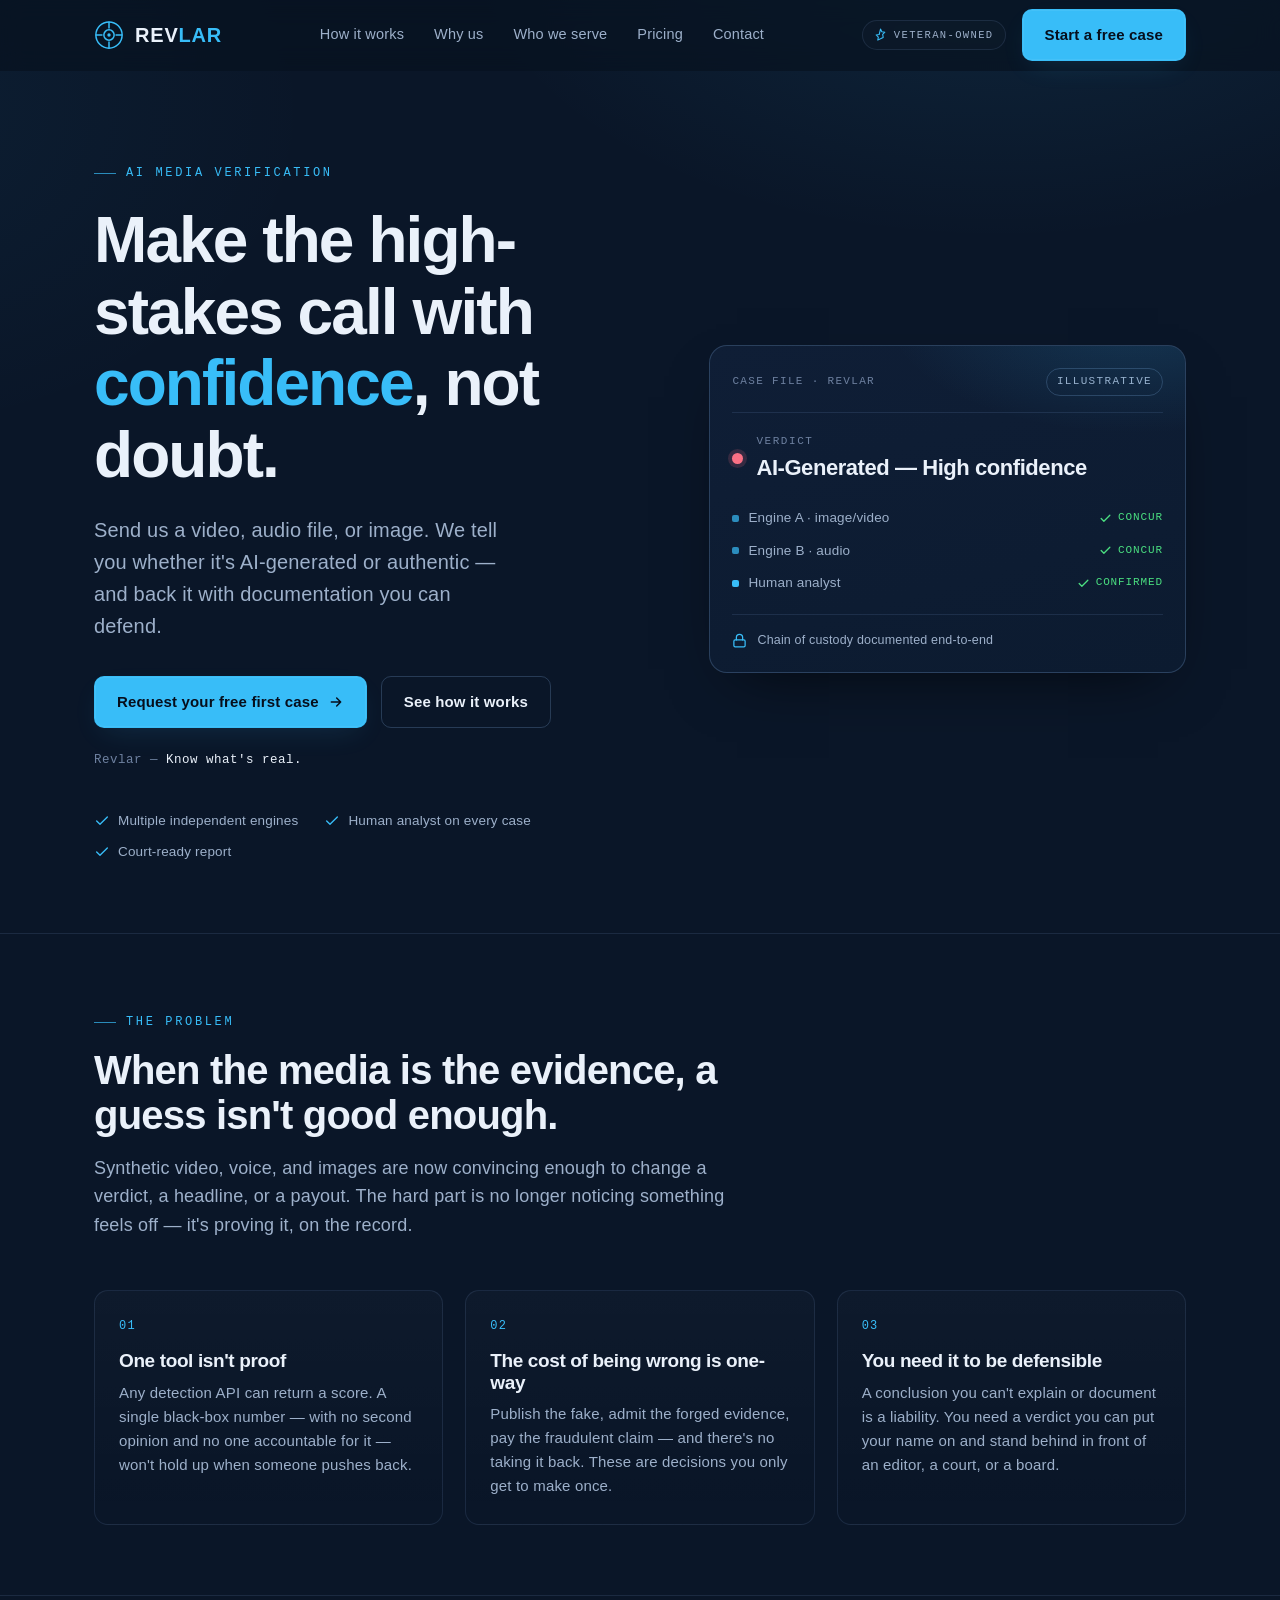
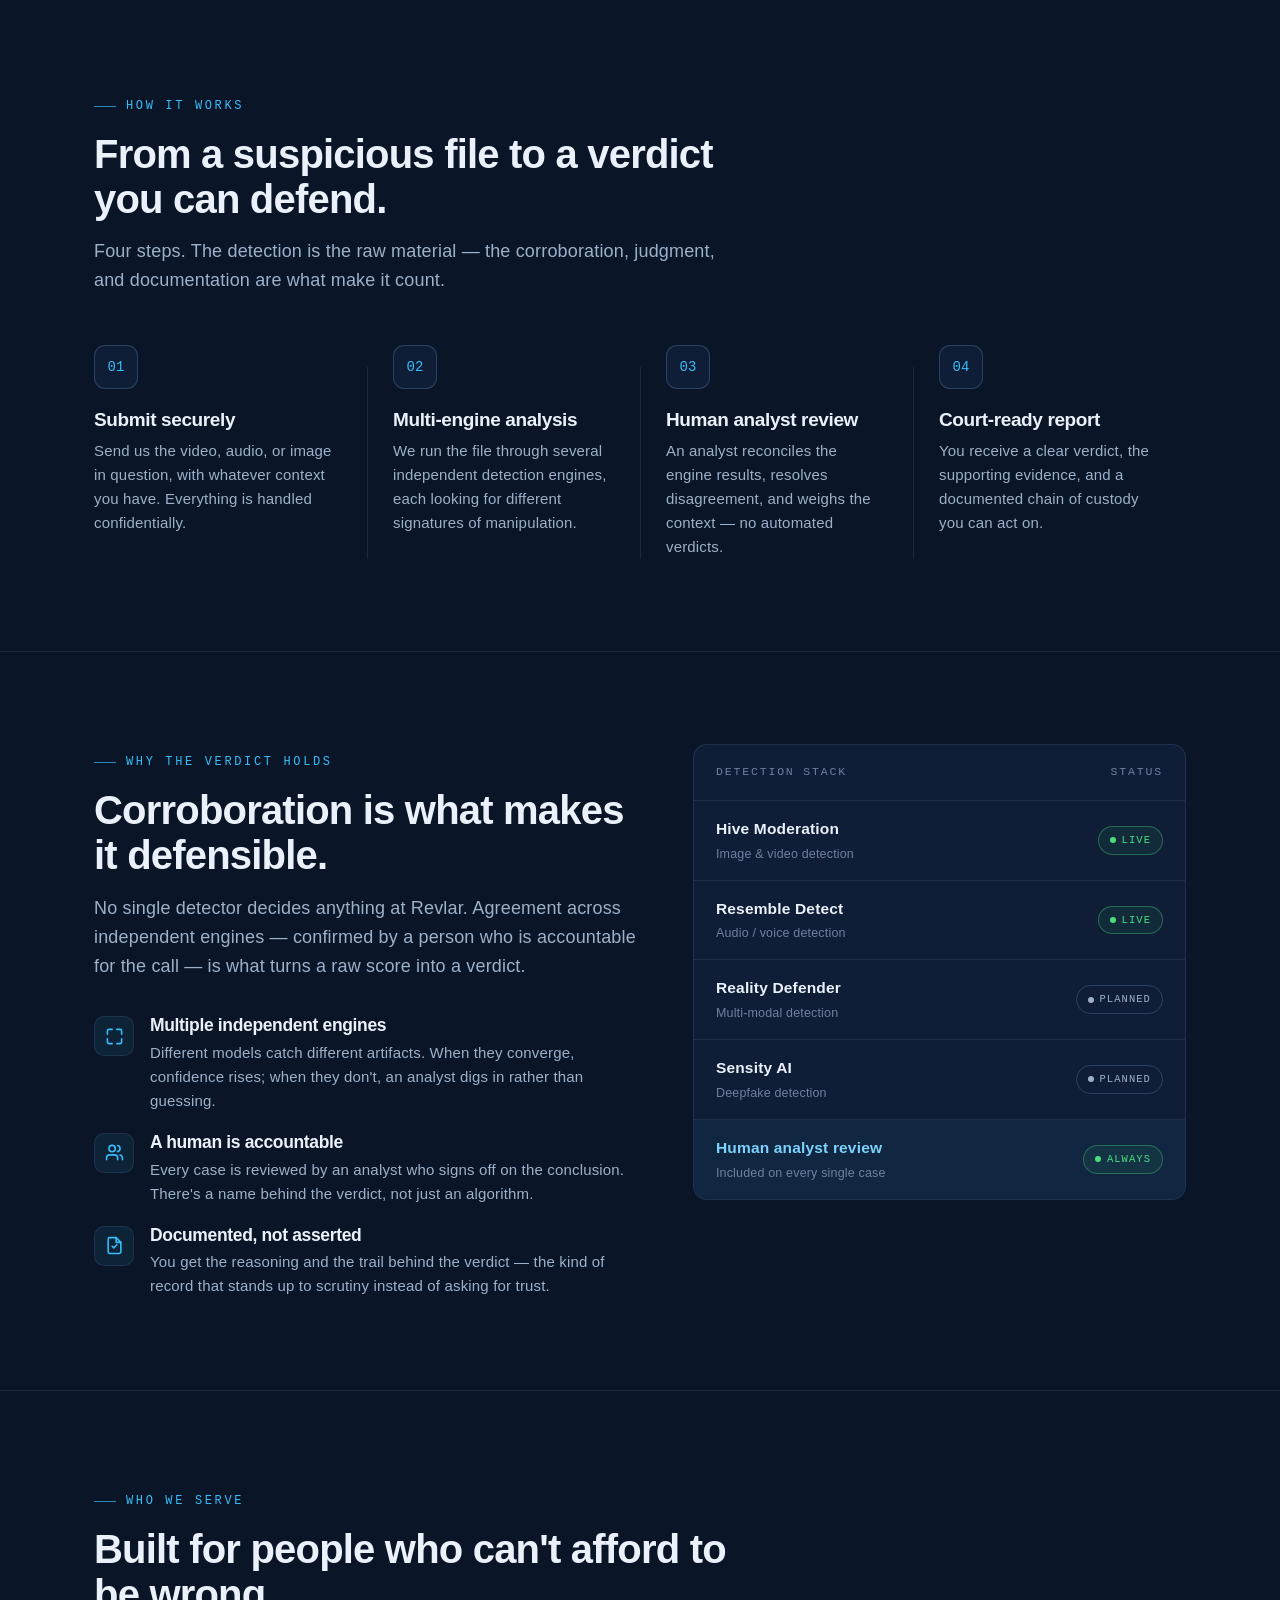
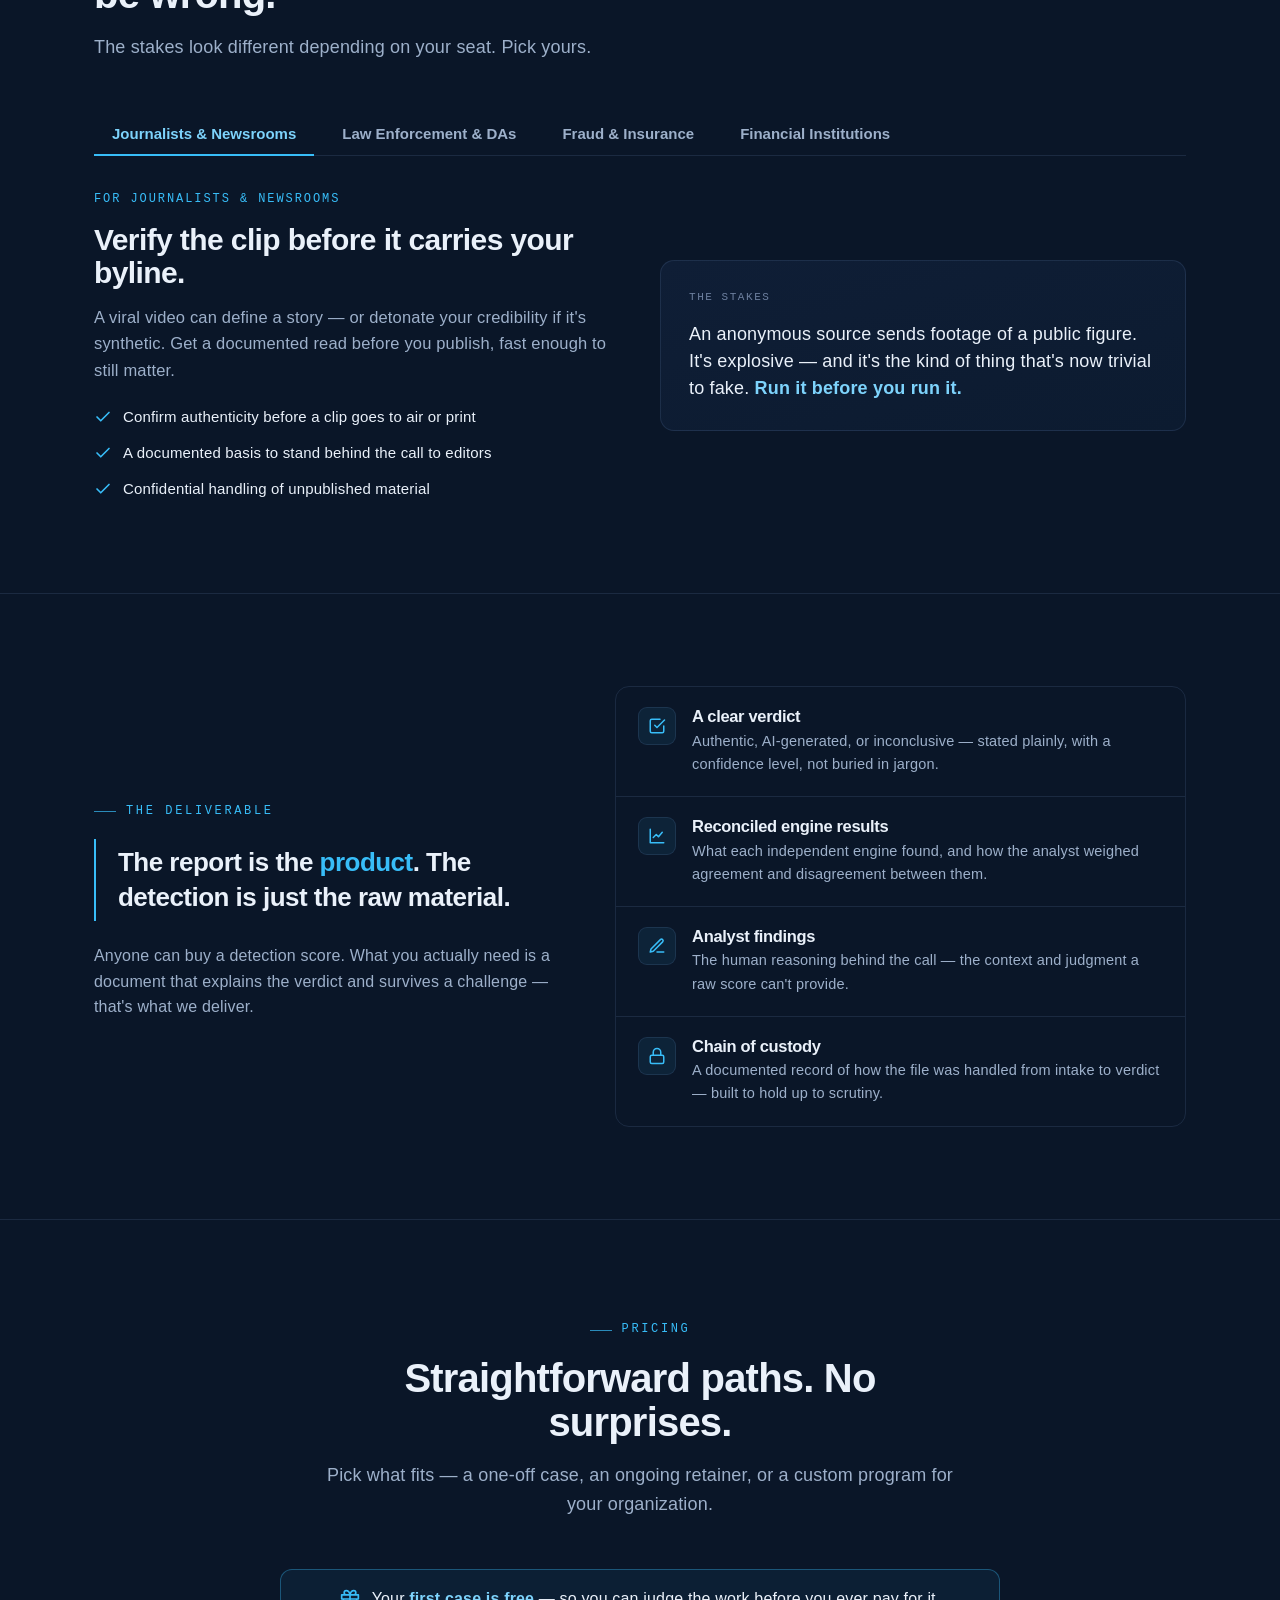
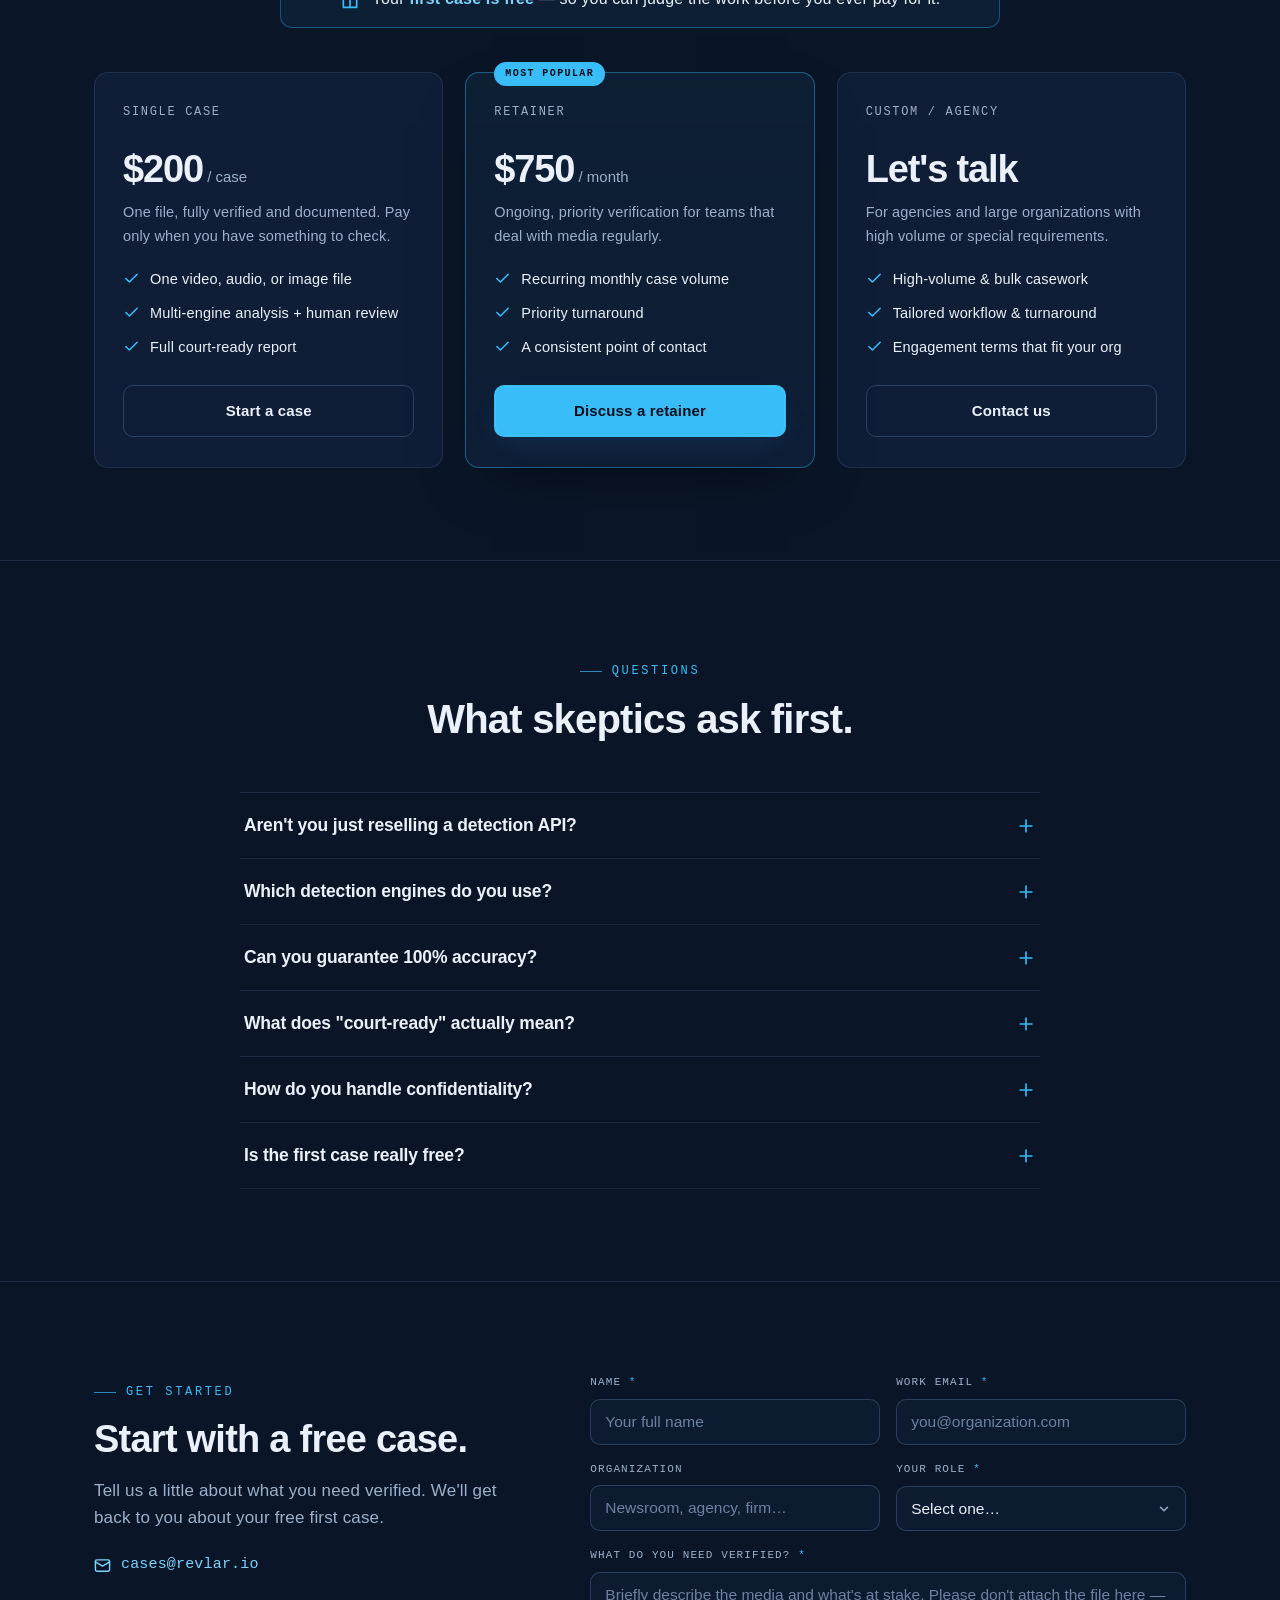
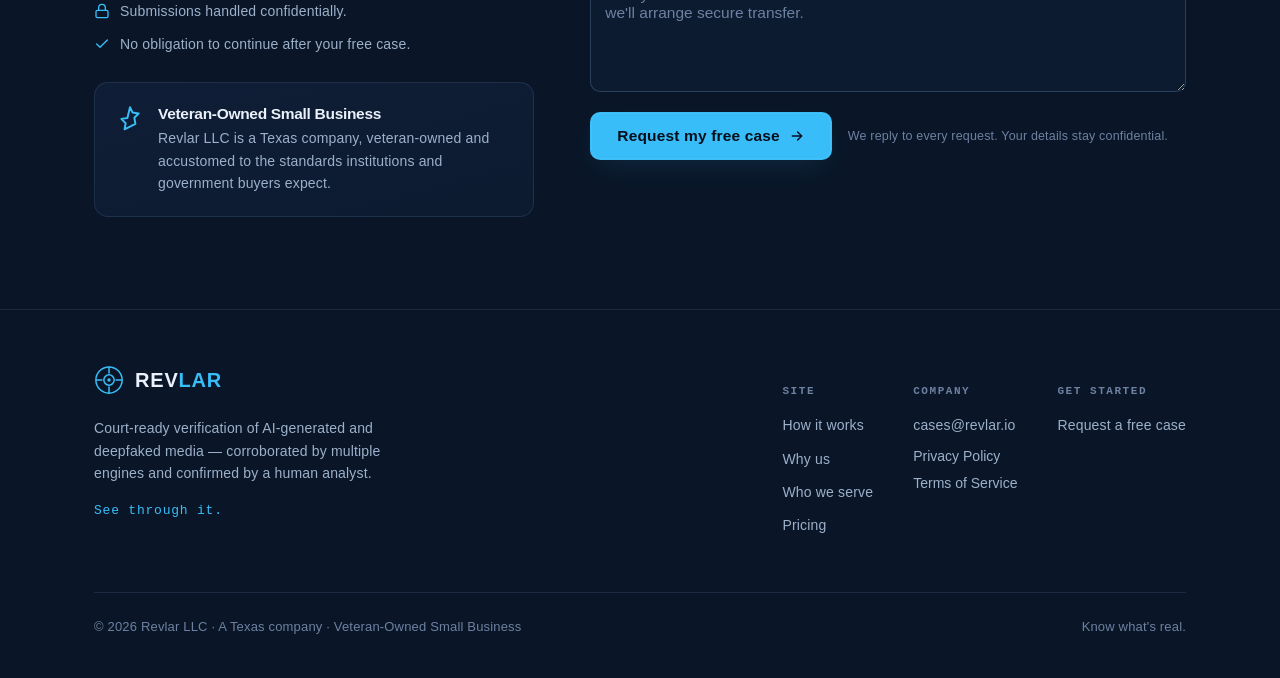
==== commit 3a374ca8: "Replace Defense Attorneys audience tab with Financial Institutions The "Law Enforcement & DAs" and "" ====
--- a/index.html
+++ b/index.html
@@ -855,7 +855,7 @@
       <button class="tab" role="tab" aria-selected="true" aria-controls="p-news" id="t-news">Journalists &amp; Newsrooms</button>
       <button class="tab" role="tab" aria-selected="false" aria-controls="p-law" id="t-law">Law Enforcement &amp; DAs</button>
       <button class="tab" role="tab" aria-selected="false" aria-controls="p-ins" id="t-ins">Fraud &amp; Insurance</button>
-      <button class="tab" role="tab" aria-selected="false" aria-controls="p-def" id="t-def">Defense Attorneys</button>
+      <button class="tab" role="tab" aria-selected="false" aria-controls="p-fin" id="t-fin">Financial Institutions</button>
     </div>
 
     <div class="panel active" id="p-news" role="tabpanel" aria-labelledby="t-news">
@@ -915,21 +915,21 @@
       </div>
     </div>
 
-    <div class="panel" id="p-def" role="tabpanel" aria-labelledby="t-def" hidden>
+    <div class="panel" id="p-fin" role="tabpanel" aria-labelledby="t-fin" hidden>
       <div class="panel-inner">
         <div class="copy">
-          <div class="role-eyebrow">For defense attorneys</div>
-          <h3>Challenge media evidence on solid ground.</h3>
-          <p>If the case against your client rests on a video or recording, you need an independent expert read on whether it's genuine — and documentation to support the challenge.</p>
+          <div class="role-eyebrow">For banks, credit unions &amp; fintech</div>
+          <h3>Verify the voice before the money moves.</h3>
+          <p>A cloned voice can authorize a wire, and a synthetic face can pass an onboarding check. When media is part of how you approve money or identity, you need to know it's genuine before you act — not after the funds are gone.</p>
           <ul>
-            <li><svg viewBox="0 0 24 24" fill="none" stroke="currentColor" stroke-width="2.2" stroke-linecap="round" stroke-linejoin="round"><path d="M20 6L9 17l-5-5"/></svg> Independent analysis of media used against your client</li>
-            <li><svg viewBox="0 0 24 24" fill="none" stroke="currentColor" stroke-width="2.2" stroke-linecap="round" stroke-linejoin="round"><path d="M20 6L9 17l-5-5"/></svg> A documented report to support a motion or cross</li>
-            <li><svg viewBox="0 0 24 24" fill="none" stroke="currentColor" stroke-width="2.2" stroke-linecap="round" stroke-linejoin="round"><path d="M20 6L9 17l-5-5"/></svg> Confidential, conflict-aware handling</li>
+            <li><svg viewBox="0 0 24 24" fill="none" stroke="currentColor" stroke-width="2.2" stroke-linecap="round" stroke-linejoin="round"><path d="M20 6L9 17l-5-5"/></svg> Check voice and video authorizations before high-value transfers</li>
+            <li><svg viewBox="0 0 24 24" fill="none" stroke="currentColor" stroke-width="2.2" stroke-linecap="round" stroke-linejoin="round"><path d="M20 6L9 17l-5-5"/></svg> Screen onboarding and KYC media for synthetic identities</li>
+            <li><svg viewBox="0 0 24 24" fill="none" stroke="currentColor" stroke-width="2.2" stroke-linecap="round" stroke-linejoin="round"><path d="M20 6L9 17l-5-5"/></svg> A documented basis to pause, escalate, or deny a request</li>
           </ul>
         </div>
         <div class="panel-aside">
           <div class="scenario-label">The stakes</div>
-          <p class="scenario">The prosecution's key exhibit is a grainy clip presented as fact. <b>Find out whether it's authentic before you decide how to fight it.</b></p>
+          <p class="scenario">A caller with your executive's exact voice authorizes an urgent seven-figure wire. <b>Confirm it's really them before the money leaves the building.</b></p>
         </div>
       </div>
     </div>
@@ -1257,7 +1257,7 @@
   // ---- audience tabs ----
   var tabs = Array.prototype.slice.call(document.querySelectorAll(".tab"));
   var panels = {
-    "t-news": "p-news", "t-law": "p-law", "t-ins": "p-ins", "t-def": "p-def"
+    "t-news": "p-news", "t-law": "p-law", "t-ins": "p-ins", "t-fin": "p-fin"
   };
   function selectTab(tab) {
     tabs.forEach(function (t) {
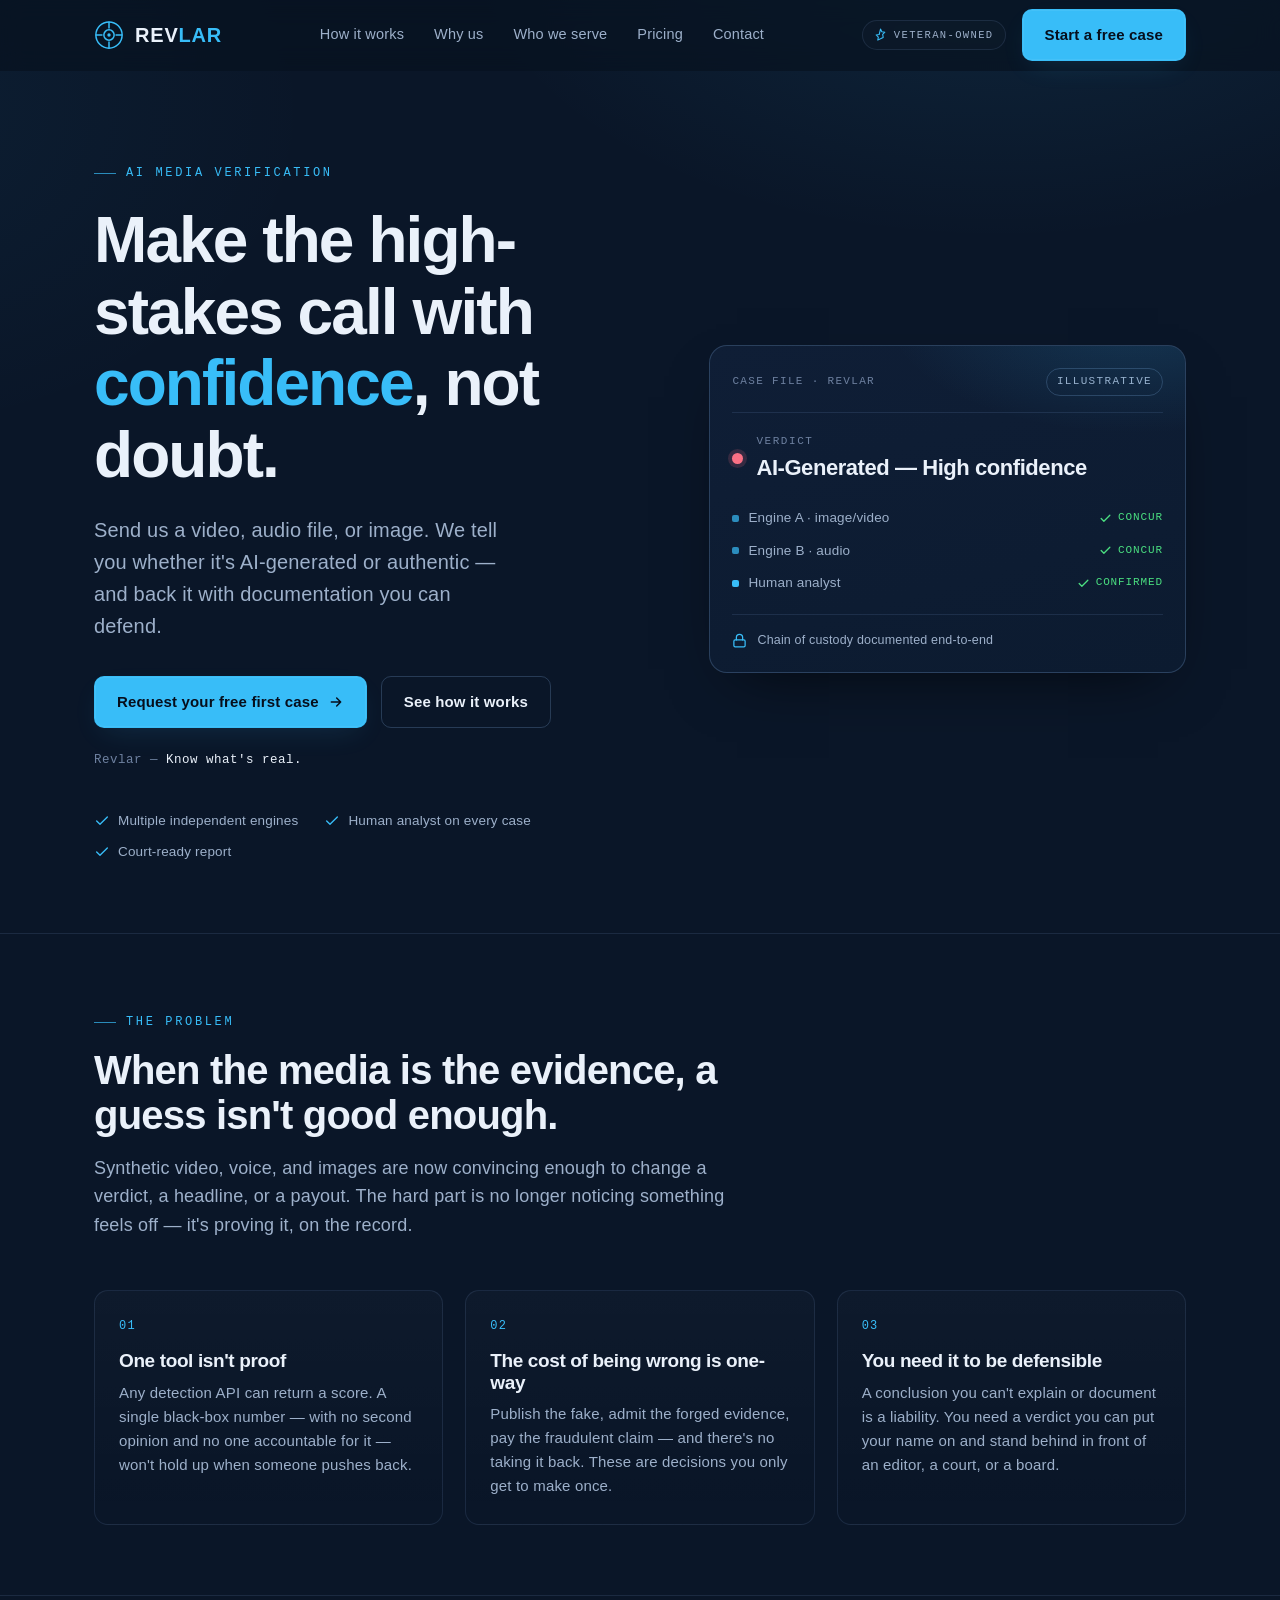
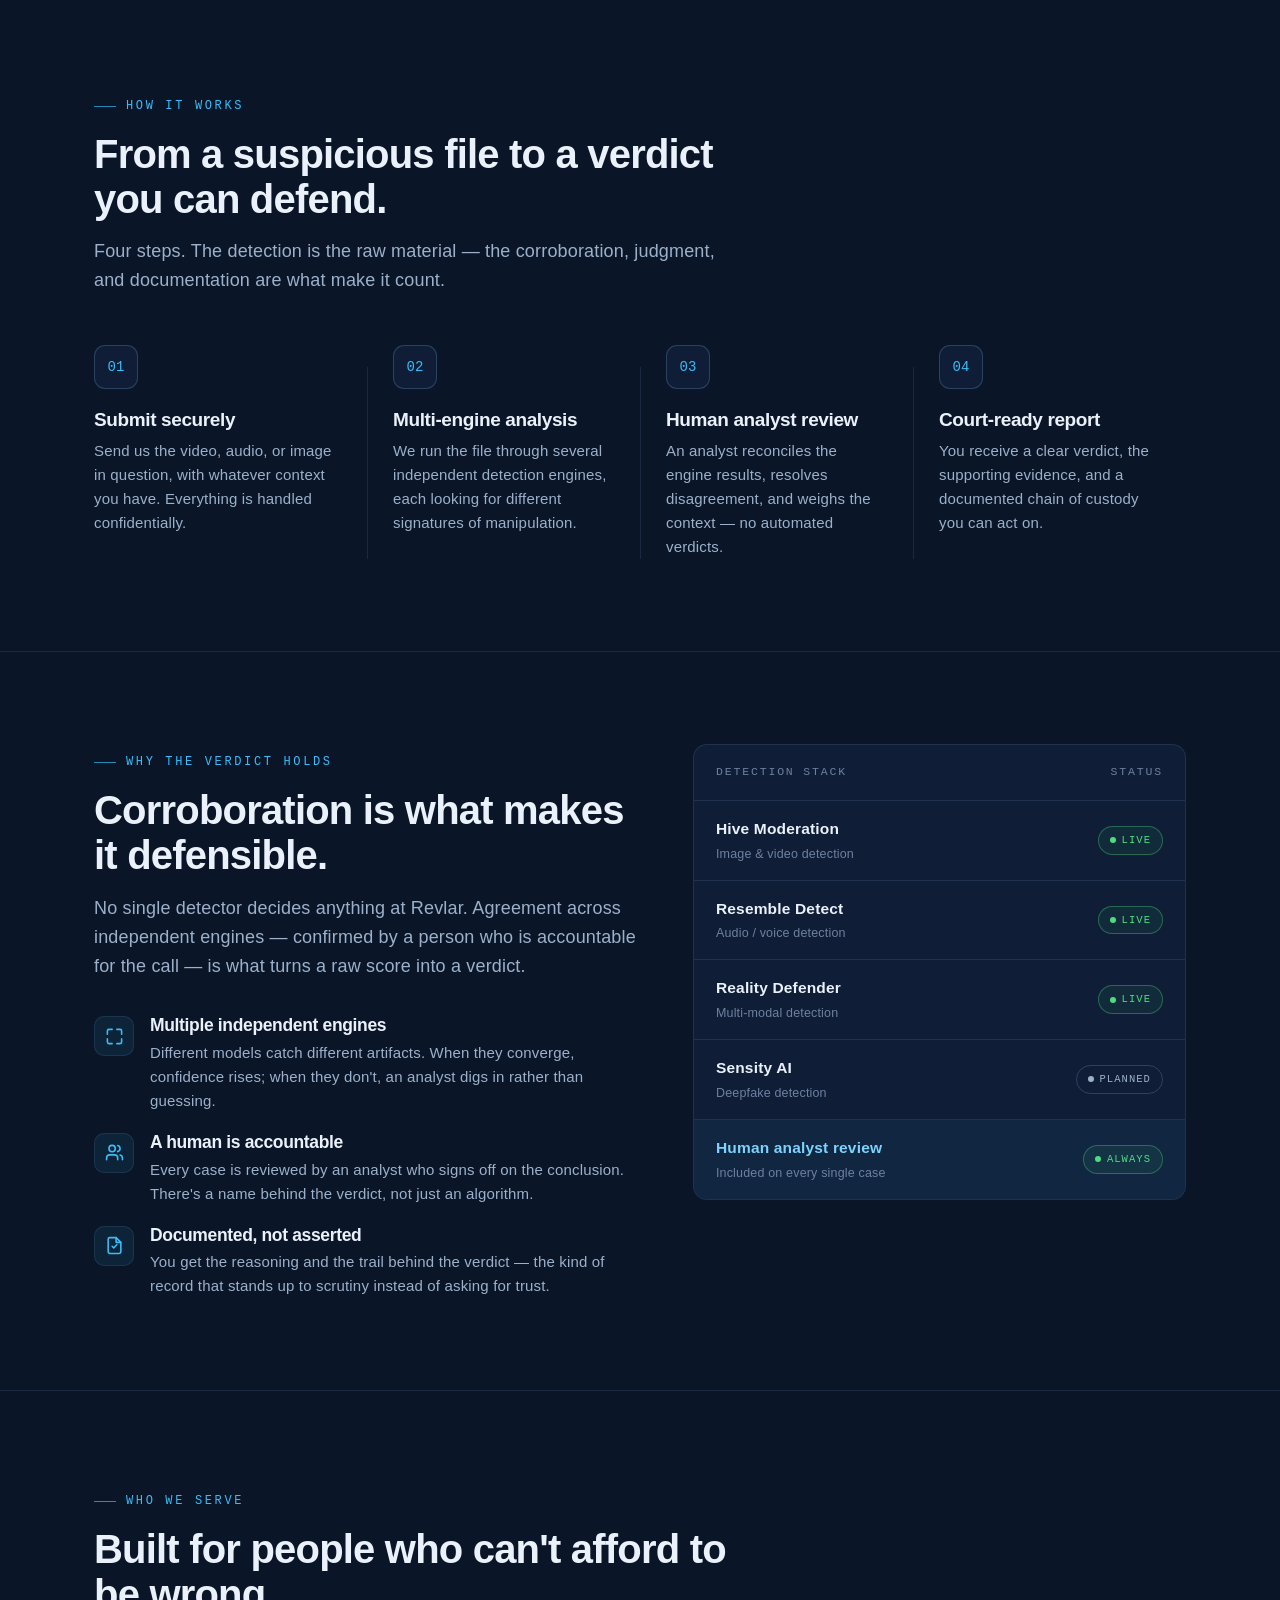
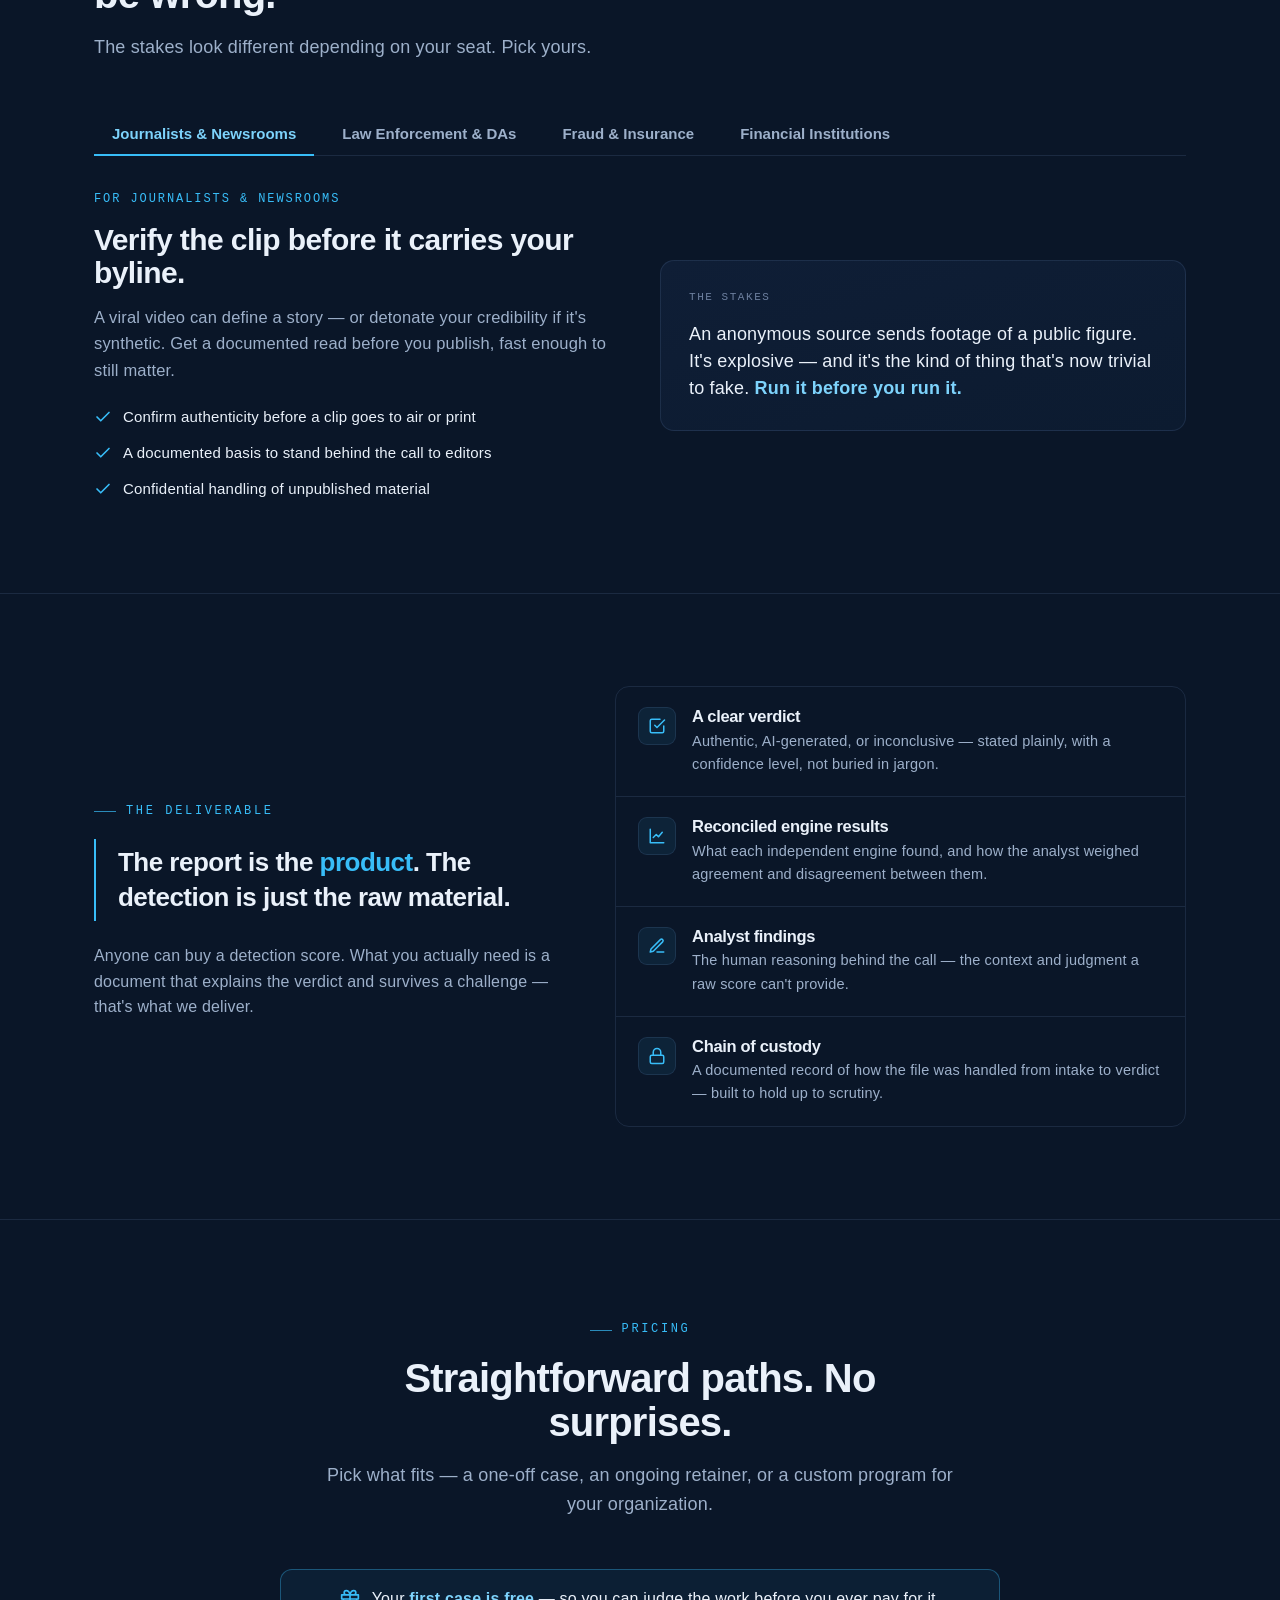
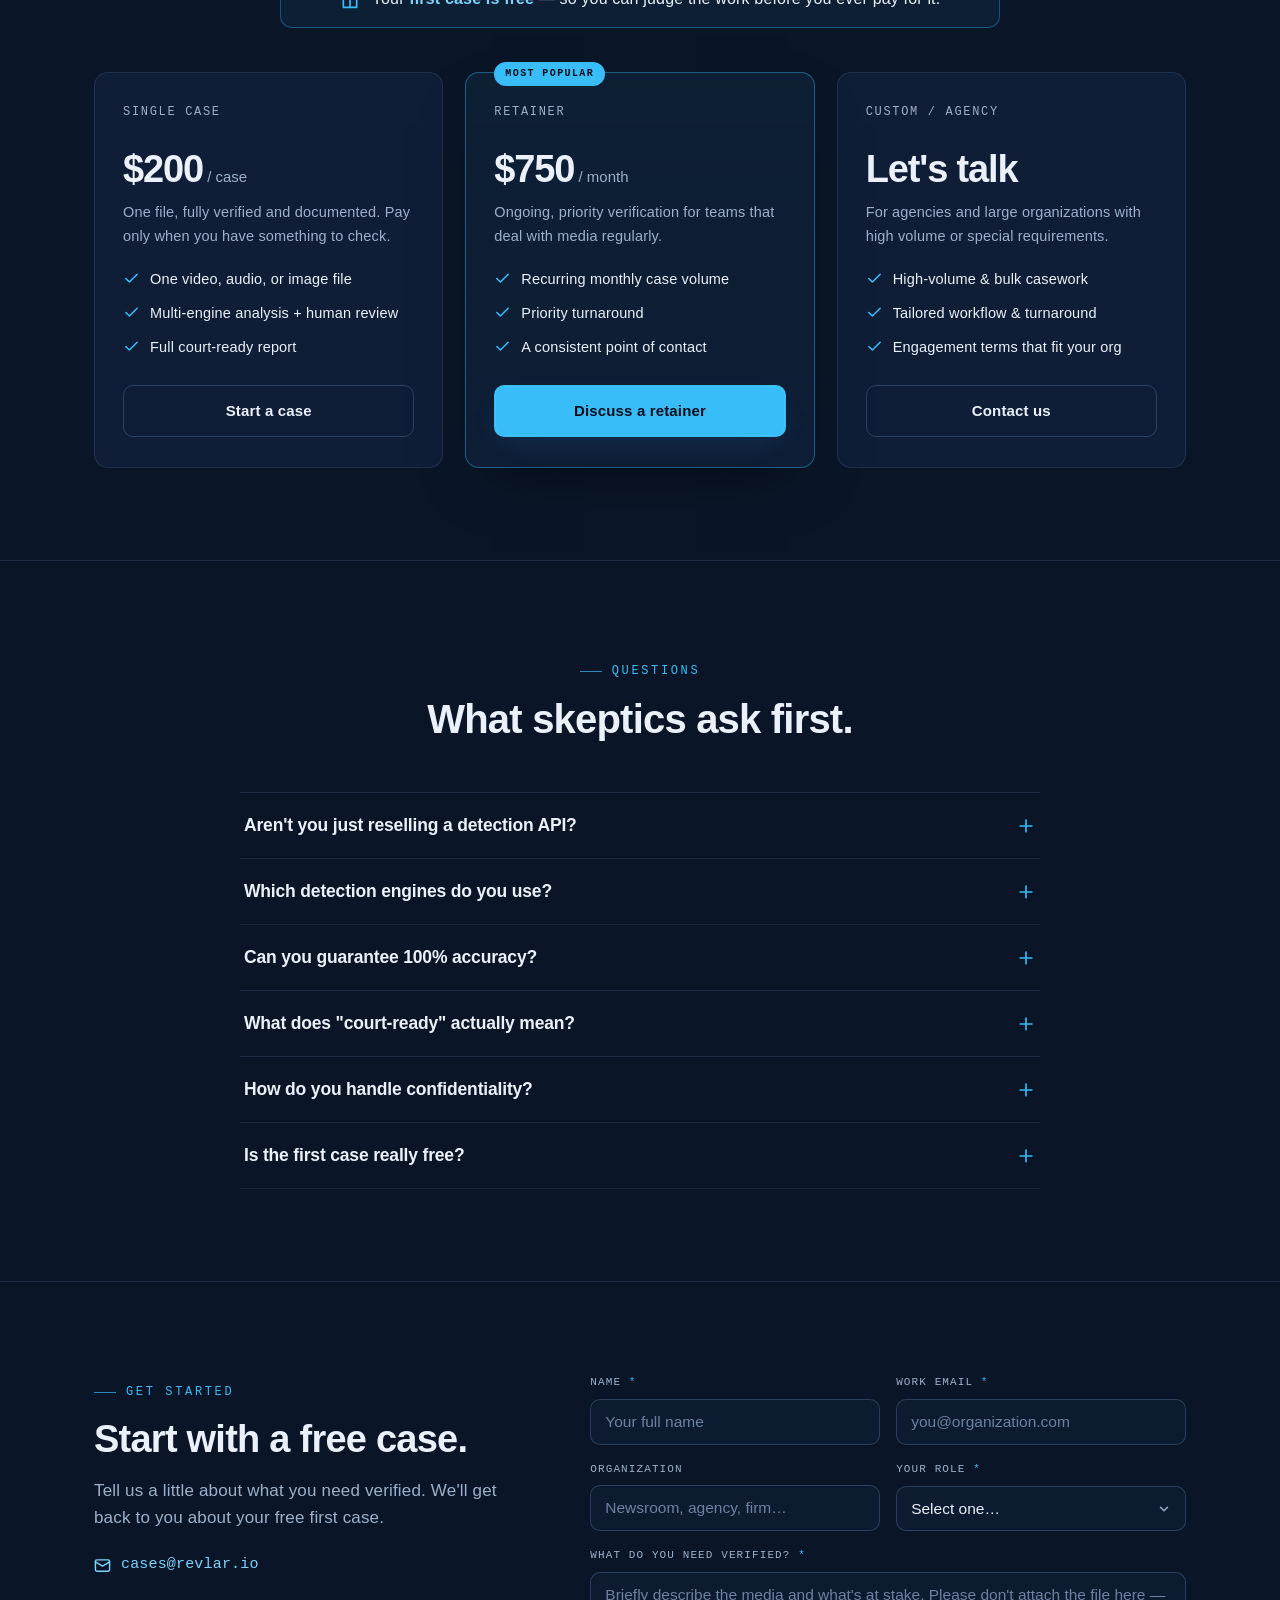
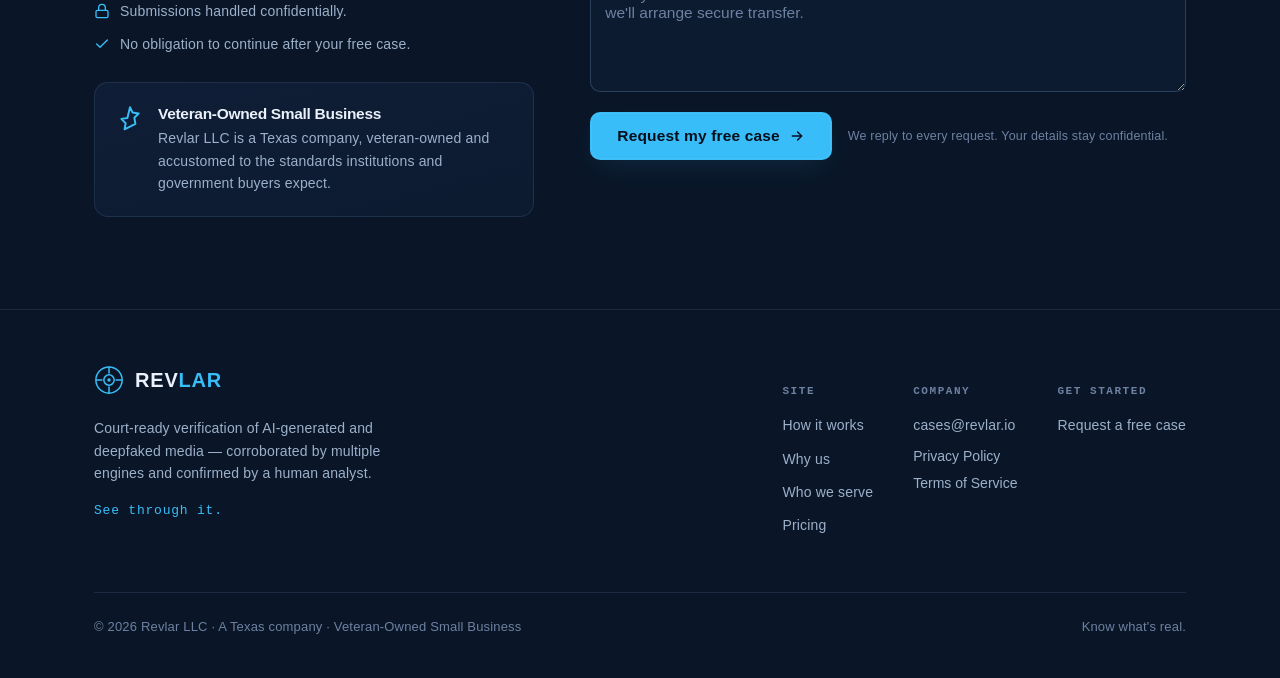
==== commit 52363102: "Mark Reality Defender as live on public site Update the detection stack status pill and the FAQ engi" ====
--- a/index.html
+++ b/index.html
@@ -828,7 +828,7 @@
       </div>
       <div class="engine-row">
         <div class="meta"><div class="nm">Reality Defender</div><div class="ty">Multi-modal detection</div></div>
-        <span class="pill planned"><span class="d"></span>Planned</span>
+        <span class="pill live"><span class="d"></span>Live</span>
       </div>
       <div class="engine-row">
         <div class="meta"><div class="nm">Sensity AI</div><div class="ty">Deepfake detection</div></div>
@@ -1034,7 +1034,7 @@
       </div>
       <div class="faq-item">
         <button class="faq-q">Which detection engines do you use?<svg class="chev" viewBox="0 0 24 24" fill="none" stroke="currentColor" stroke-width="2" stroke-linecap="round"><path d="M12 5v14M5 12h14"/></svg></button>
-        <div class="faq-a"><p>Live today: Hive Moderation for image and video, and Resemble Detect for audio. Reality Defender and Sensity AI are planned additions. Every case — regardless of engine mix — includes review by a human analyst. We'll always tell you which engines were applied to your specific file.</p></div>
+        <div class="faq-a"><p>Live today: Hive Moderation for image and video, Resemble Detect for audio, and Reality Defender for multi-modal detection. Sensity AI is a planned addition. Every case — regardless of engine mix — includes review by a human analyst. We'll always tell you which engines were applied to your specific file.</p></div>
       </div>
       <div class="faq-item">
         <button class="faq-q">Can you guarantee 100% accuracy?<svg class="chev" viewBox="0 0 24 24" fill="none" stroke="currentColor" stroke-width="2" stroke-linecap="round"><path d="M12 5v14M5 12h14"/></svg></button>
@@ -1085,8 +1085,8 @@
 
     <div>
       <form id="caseForm" novalidate>
-        <!-- Web3Forms: replace the placeholder below with your real access key -->
-        <input type="hidden" name="access_key" value="YOUR_WEB3FORMS_KEY_HERE" />
+        <!-- Web3Forms access key -->
+        <input type="hidden" name="access_key" value="251b5af3-69e5-4a9b-91fd-605549a889db" />
         <input type="hidden" name="subject" value="New free-case request — revlar.io" />
         <input type="hidden" name="from_name" value="Revlar Website" />
         <!-- honeypot -->
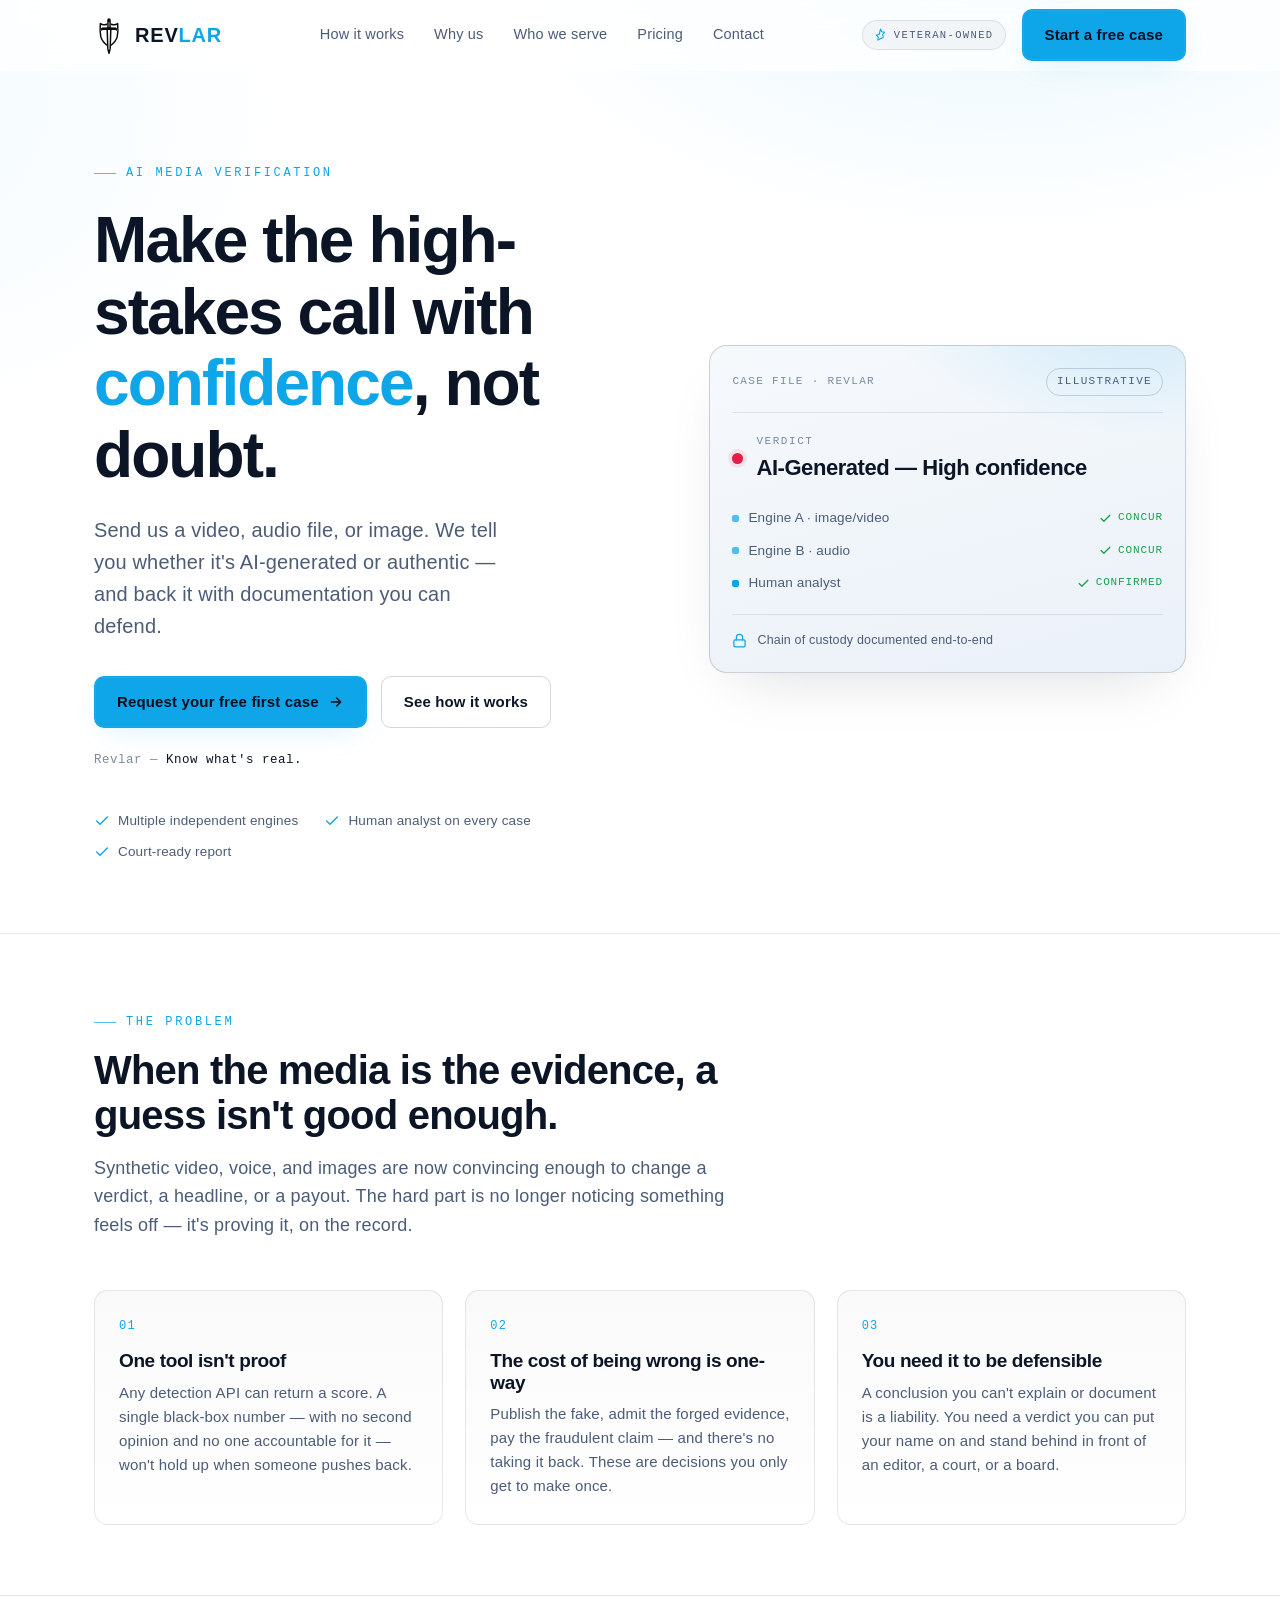
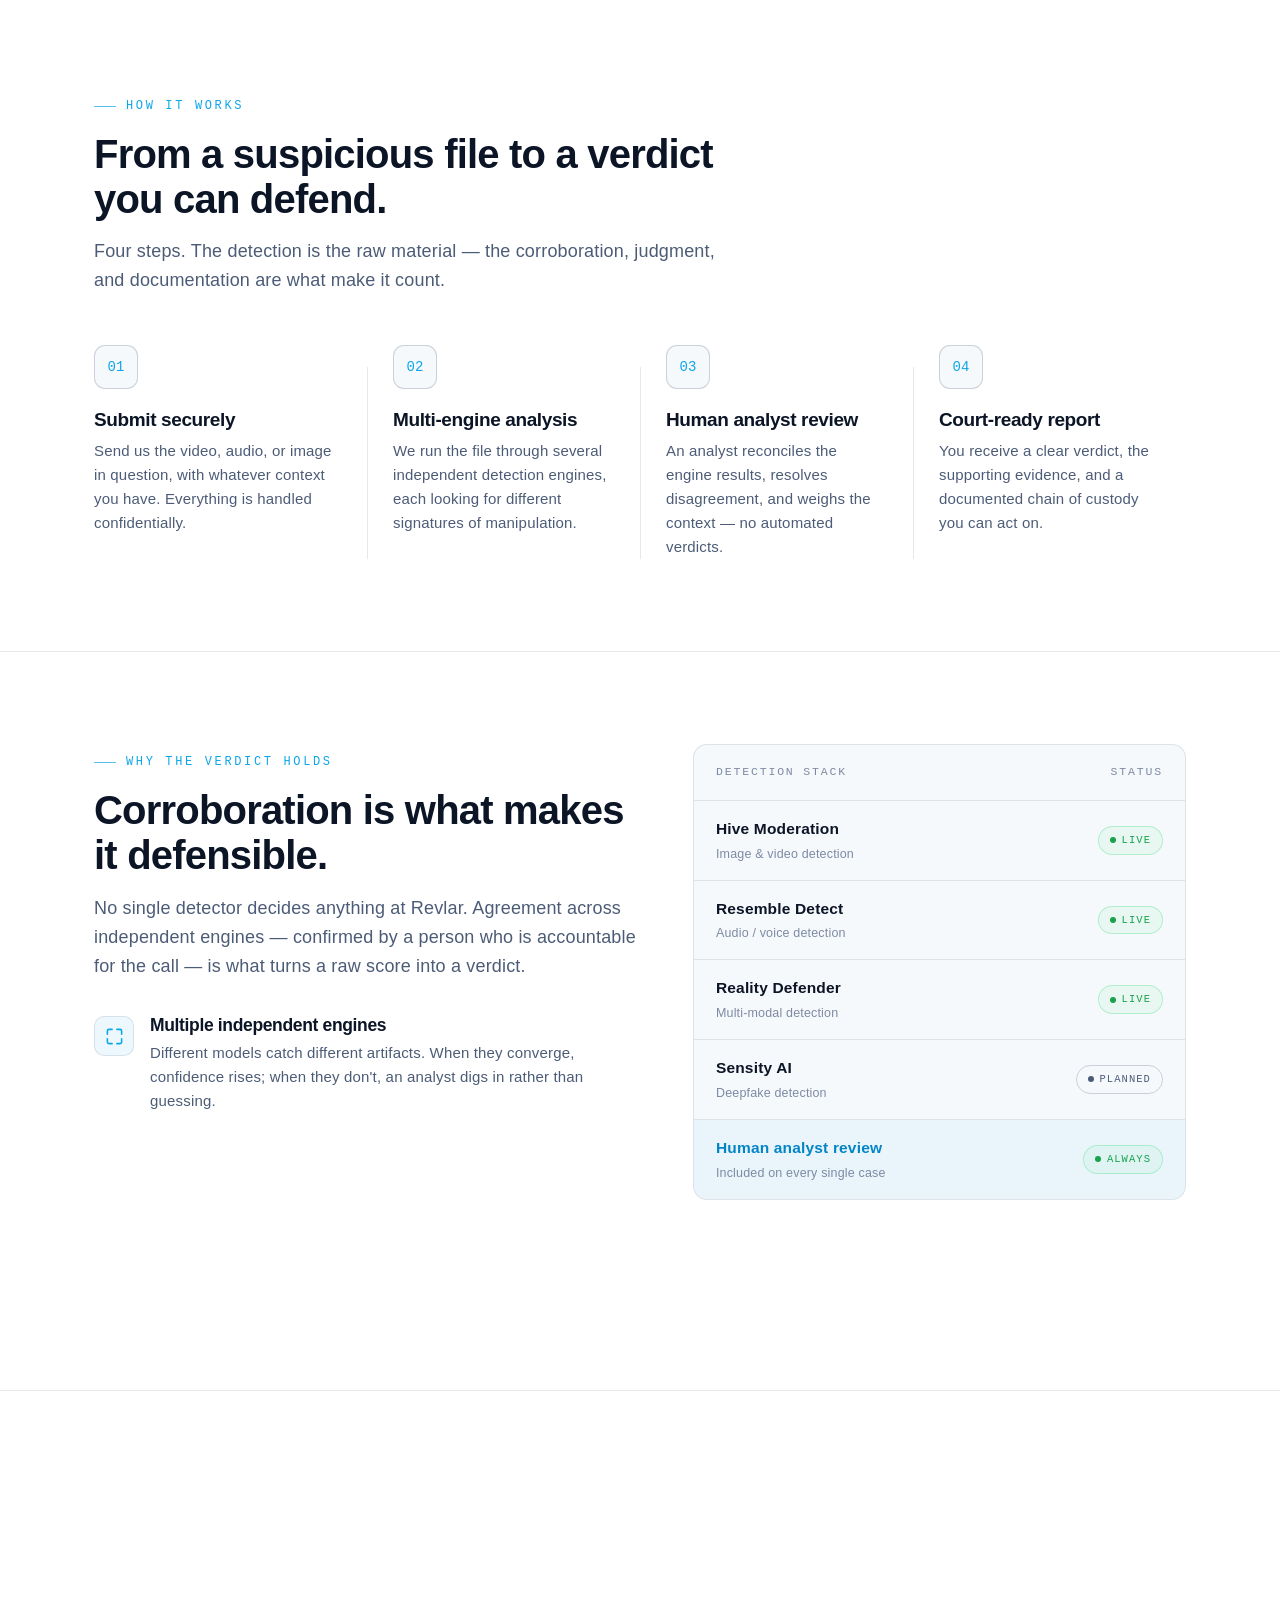
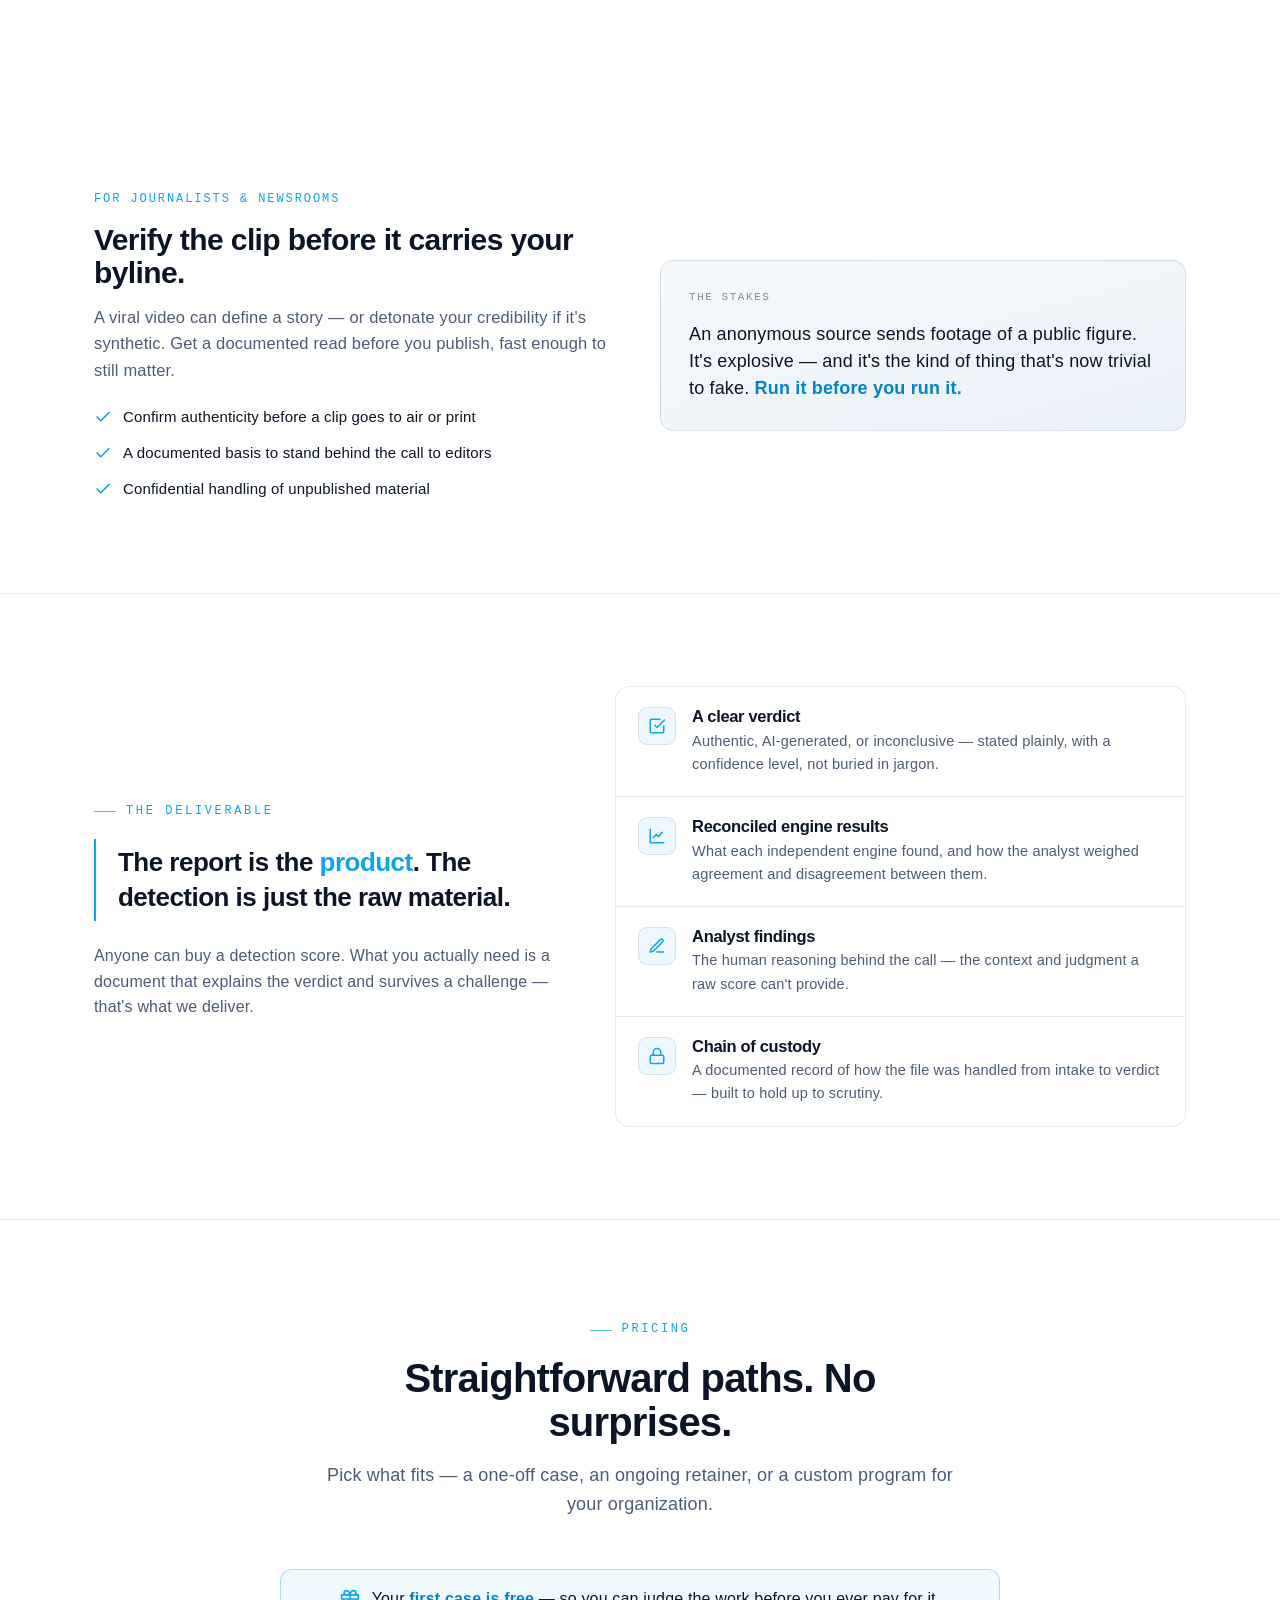
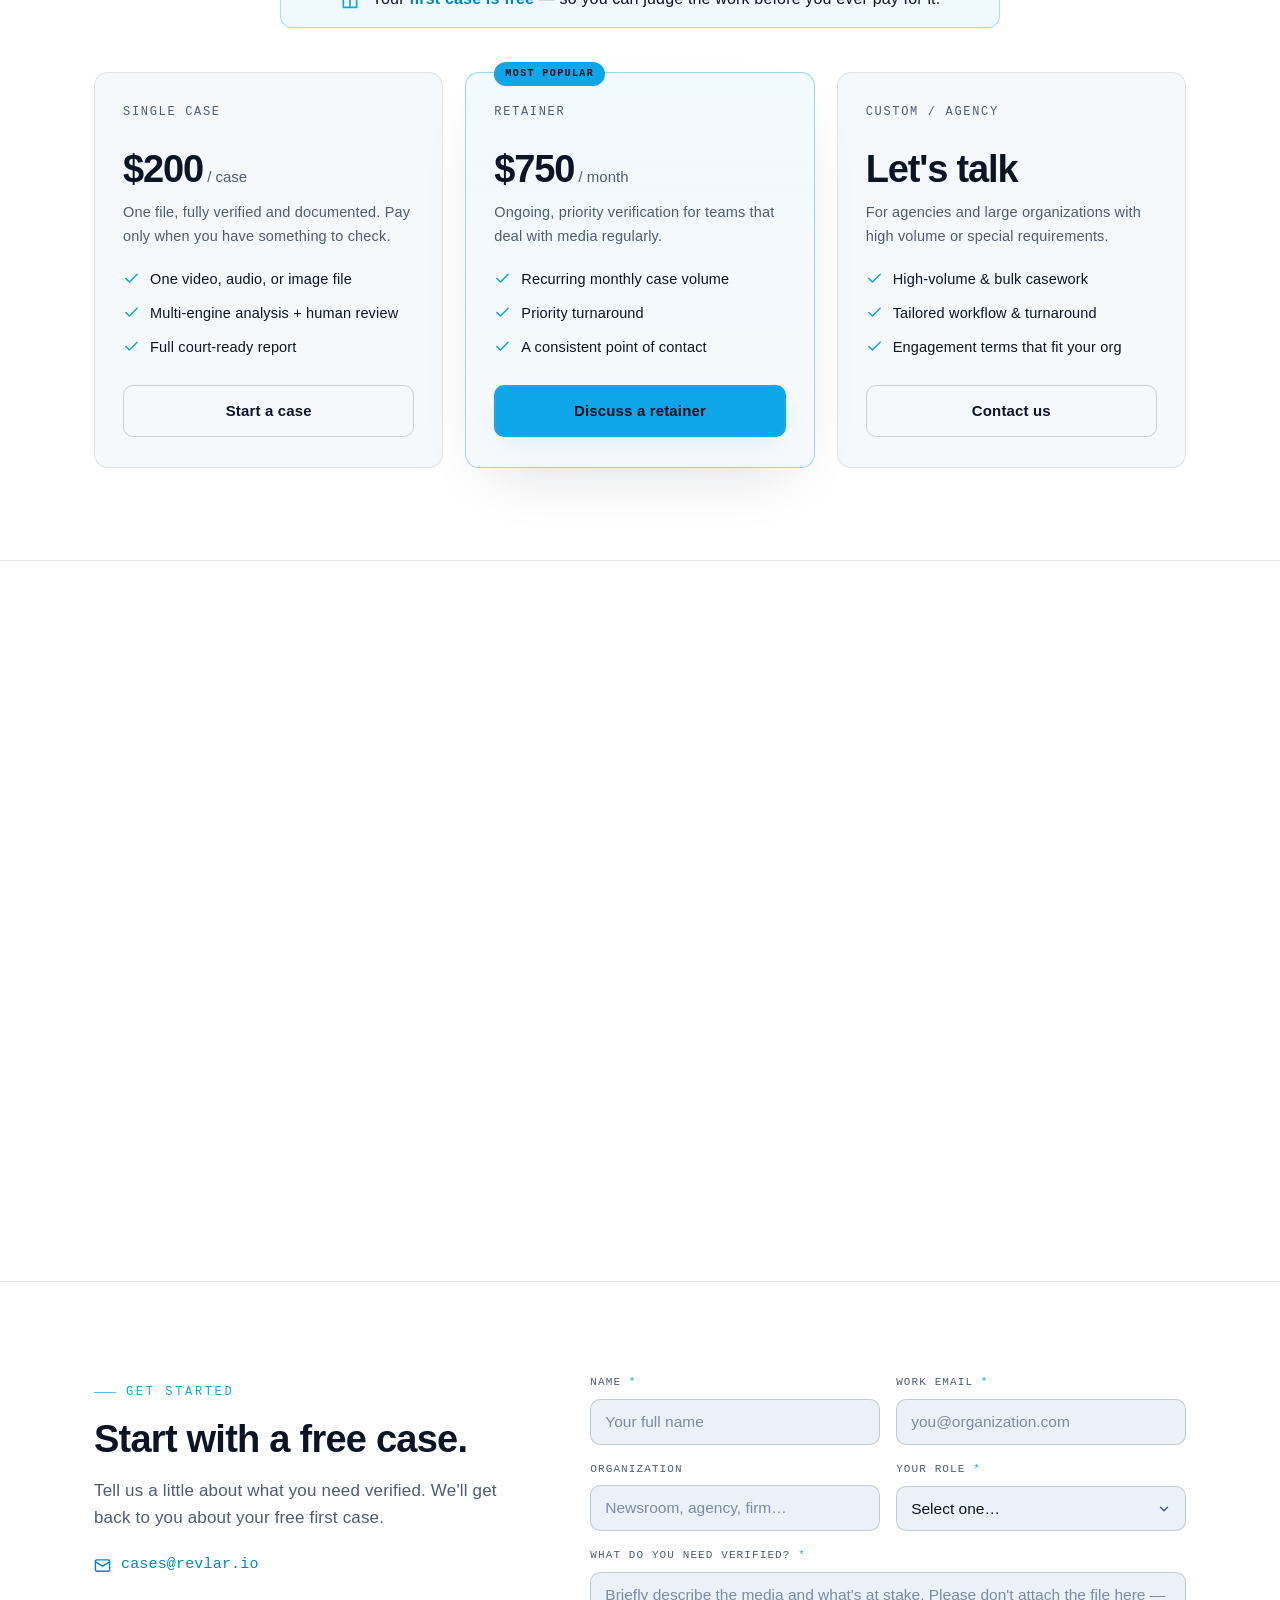
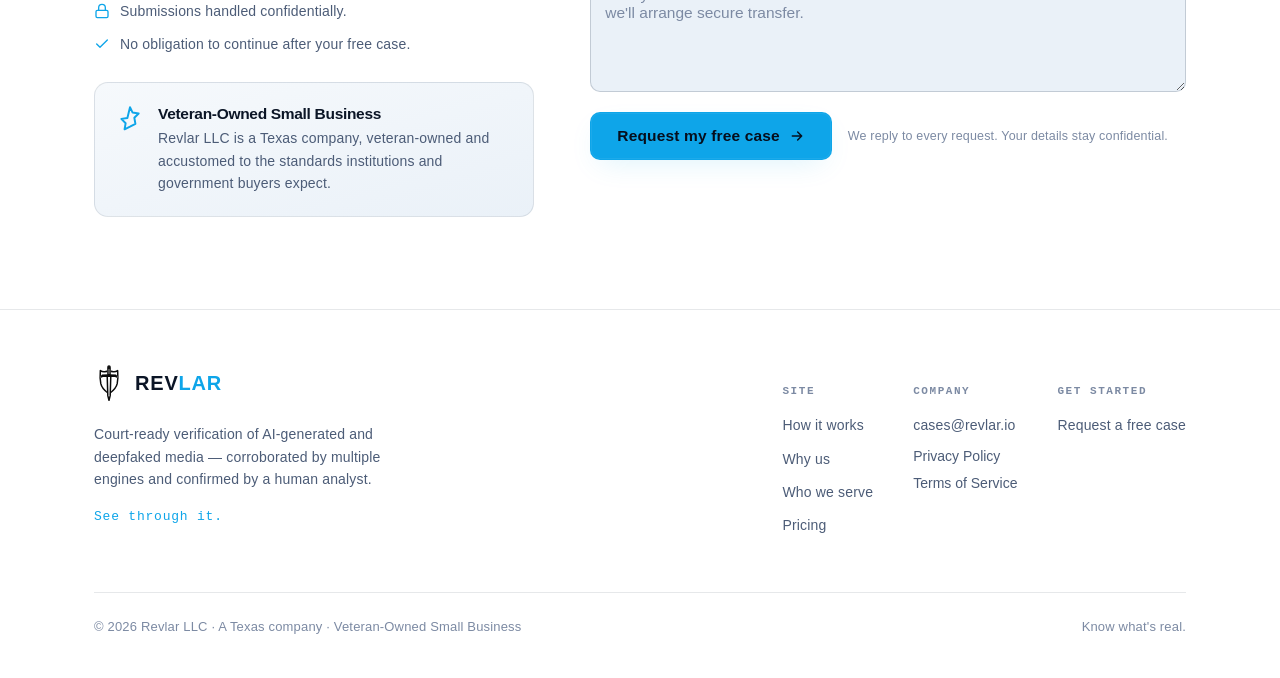
==== commit 95126196: "Switch site to white theme and ship the new shield & sword logo - Flip the palette from dark navy to" ====
--- a/index.html
+++ b/index.html
@@ -5,7 +5,8 @@
 <meta name="viewport" content="width=device-width, initial-scale=1.0" />
 <title>Revlar — AI Media Verification You Can Defend</title>
 <meta name="description" content="Revlar verifies whether a video, audio file, or image is AI-generated or authentic — corroborated by multiple independent detection engines, reviewed by a human analyst, and delivered as a court-ready report. Veteran-Owned. First case free." />
-<meta name="theme-color" content="#0A1628" />
+<meta name="theme-color" content="#FFFFFF" />
+<link rel="icon" href="data:image/svg+xml,%3Csvg xmlns='http://www.w3.org/2000/svg' viewBox='0 0 100 124'%3E%3Cdefs%3E%3Cmask id='favmask' maskUnits='userSpaceOnUse' x='0' y='0' width='100' height='124'%3E%3Crect width='100' height='124' fill='%23fff'/%3E%3Cg fill='%23000' stroke='%23000' stroke-width='5' stroke-linejoin='round' stroke-linecap='round'%3E%3Ccircle cx='50' cy='10' r='3.5'/%3E%3Cpath d='M46.5 13 H53.5 V36 H46.5 Z'/%3E%3Cpath d='M50 36.5 L73 38 L77 43.5 L69 40.5 L50 40.8 L31 40.5 L23 43.5 L27 38 Z'/%3E%3Cpath d='M44 41 H56 L54 106 L50 122 L46 106 Z'/%3E%3C/g%3E%3C/mask%3E%3C/defs%3E%3Cpath d='M50 100 C44 95 27 86 22.5 66 C20 52 20 34 21 22 Q28 27 35.5 26 Q43 25 50 22.5 Q57 25 64.5 26 Q72 27 79 22 C80 34 80 52 77.5 66 C73 86 56 95 50 100 Z' fill='none' stroke='%230a0a0a' stroke-width='5' stroke-linejoin='round' stroke-linecap='round' mask='url(%23favmask)'/%3E%3Cg fill='none' stroke='%230a0a0a' stroke-width='5' stroke-linejoin='round' stroke-linecap='round'%3E%3Ccircle cx='50' cy='10' r='3.5'/%3E%3Cpath d='M46.5 13 H53.5 V36 H46.5 Z'/%3E%3Cpath d='M50 36.5 L73 38 L77 43.5 L69 40.5 L50 40.8 L31 40.5 L23 43.5 L27 38 Z'/%3E%3Cpath d='M44 41 H56 L54 106 L50 122 L46 106 Z'/%3E%3C/g%3E%3C/svg%3E" />
 
 <!-- Open Graph -->
 <meta property="og:title" content="Revlar — Know what's real." />
@@ -20,27 +21,27 @@
 
   :root {
     --navy-950: #060E1C;
-    --navy-900: #0A1628;   /* base background */
-    --navy-850: #0C1B30;
-    --navy-800: #0F1E36;   /* cards / panels */
+    --navy-900: #FFFFFF;   /* base background */
+    --navy-850: #EAF1F8;
+    --navy-800: #F6F9FC;   /* cards / panels */
     --navy-750: #13243F;
     --navy-700: #18304F;
 
-    --cyan:        #38BDF8;
-    --cyan-bright: #7DD3FC;
-    --cyan-dim:    #2A93C7;
-    --cyan-glow:   rgba(56, 189, 248, 0.16);
-
-    --text:    #EAF1FA;
-    --muted:   #9DB0CA;
-    --muted-2: #6E81A0;
-
-    --line:        rgba(125, 165, 215, 0.14);
-    --line-strong: rgba(125, 165, 215, 0.26);
-
-    --good: #4ADE80;
-    --warn: #FBBF24;
-    --flag: #FB7185;
+    --cyan:        #0EA5E9;
+    --cyan-bright: #0284C7;
+    --cyan-dim:    #0369A1;
+    --cyan-glow:   rgba(14, 165, 233, 0.16);
+
+    --text:    #0B1526;
+    --muted:   #4C5C77;
+    --muted-2: #7C8AA3;
+
+    --line:        rgba(15, 32, 56, 0.10);
+    --line-strong: rgba(15, 32, 56, 0.18);
+
+    --good: #16A34A;
+    --warn: #B45309;
+    --flag: #E11D48;
 
     --radius: 14px;
     --radius-sm: 10px;
@@ -49,7 +50,7 @@
     --sans: -apple-system, BlinkMacSystemFont, "Segoe UI", Roboto, Helvetica, Arial, "Apple Color Emoji", sans-serif;
     --mono: "SF Mono", "JetBrains Mono", "Roboto Mono", ui-monospace, Menlo, Monaco, Consolas, monospace;
 
-    --shadow: 0 24px 60px -28px rgba(0, 0, 0, 0.7);
+    --shadow: 0 24px 60px -28px rgba(15, 23, 42, 0.18);
   }
 
   * { box-sizing: border-box; }
@@ -66,8 +67,8 @@
     overflow-x: hidden;
     /* subtle depth without a literal grid/waveform */
     background-image:
-      radial-gradient(900px 520px at 78% -8%, rgba(56,189,248,0.10), transparent 60%),
-      radial-gradient(800px 600px at -10% 12%, rgba(56,189,248,0.05), transparent 55%);
+      radial-gradient(900px 520px at 78% -8%, rgba(14,165,233,0.10), transparent 60%),
+      radial-gradient(800px 600px at -10% 12%, rgba(14,165,233,0.05), transparent 55%);
     background-attachment: fixed;
   }
 
@@ -134,11 +135,11 @@
     z-index: 50;
     backdrop-filter: blur(12px);
     -webkit-backdrop-filter: blur(12px);
-    background: rgba(8, 18, 33, 0.72);
+    background: rgba(255, 255, 255,0.72);
     border-bottom: 1px solid transparent;
     transition: border-color .3s ease, background .3s ease;
   }
-  header.scrolled { border-bottom-color: var(--line); background: rgba(8, 18, 33, 0.9); }
+  header.scrolled { border-bottom-color: var(--line); background: rgba(255, 255, 255,0.9); }
   .nav {
     display: flex;
     align-items: center;
@@ -147,7 +148,7 @@
     gap: 20px;
   }
   .brand { display: inline-flex; align-items: center; gap: 11px; }
-  .brand .mark { width: 30px; height: 30px; flex: none; }
+  .brand .mark { width: 30px; height: 37px; flex: none; }
   .brand .name {
     font-weight: 700;
     font-size: 20px;
@@ -179,7 +180,7 @@
     border: 1px solid var(--line);
     padding: 6px 11px;
     border-radius: 999px;
-    background: rgba(255,255,255,0.015);
+    background: rgba(15,23,42,0.035);
   }
   .vet-badge svg { width: 13px; height: 13px; color: var(--cyan); }
 
@@ -309,7 +310,7 @@
     border: 1px solid var(--line);
     border-radius: var(--radius);
     padding: 26px 24px;
-    background: linear-gradient(180deg, rgba(255,255,255,0.018), transparent);
+    background: linear-gradient(180deg, rgba(15,23,42,0.025), transparent);
   }
   .stake .num { font-family: var(--mono); font-size: 12px; color: var(--cyan); letter-spacing: 0.1em; }
   .stake h3 { font-size: 19px; margin: 14px 0 9px; }
@@ -340,7 +341,7 @@
   .corrob .point { display: flex; gap: 16px; }
   .corrob .point .ic {
     flex: none; width: 40px; height: 40px; border-radius: 10px;
-    background: rgba(56,189,248,0.08); border: 1px solid var(--line);
+    background: rgba(14,165,233,0.08); border: 1px solid var(--line);
     display: flex; align-items: center; justify-content: center; color: var(--cyan);
   }
   .corrob .point .ic svg { width: 19px; height: 19px; }
@@ -374,7 +375,7 @@
   .pill.live { color: var(--good); border-color: rgba(74,222,128,0.35); background: rgba(74,222,128,0.07); }
   .pill.planned { color: var(--muted); }
   .pill .d { width: 6px; height: 6px; border-radius: 50%; background: currentColor; }
-  .engine-row.human { background: rgba(56,189,248,0.05); }
+  .engine-row.human { background: rgba(14,165,233,0.05); }
   .engine-row.human .nm { color: var(--cyan-bright); }
 
   /* ---------- audience tabs ---------- */
@@ -419,7 +420,7 @@
   .report-list { display: grid; gap: 0; border: 1px solid var(--line); border-radius: var(--radius); overflow: hidden; }
   .report-item { display: flex; gap: 16px; padding: 20px 22px; border-bottom: 1px solid var(--line); }
   .report-item:last-child { border-bottom: none; }
-  .report-item .ic { flex: none; width: 38px; height: 38px; border-radius: 9px; background: rgba(56,189,248,0.08); border: 1px solid var(--line); display: flex; align-items: center; justify-content: center; color: var(--cyan); }
+  .report-item .ic { flex: none; width: 38px; height: 38px; border-radius: 9px; background: rgba(14,165,233,0.08); border: 1px solid var(--line); display: flex; align-items: center; justify-content: center; color: var(--cyan); }
   .report-item .ic svg { width: 18px; height: 18px; }
   .report-item h3 { font-size: 16.5px; margin-bottom: 4px; }
   .report-item p { color: var(--muted); font-size: 14.5px; }
@@ -436,7 +437,7 @@
   .free-banner {
     display: flex; align-items: center; justify-content: center; gap: 12px;
     text-align: center; margin: 0 auto 44px; max-width: 720px;
-    border: 1px solid rgba(56,189,248,0.35); background: rgba(56,189,248,0.06);
+    border: 1px solid rgba(14,165,233,0.35); background: rgba(14,165,233,0.06);
     border-radius: 12px; padding: 16px 22px; font-size: 16px;
   }
   .free-banner svg { width: 20px; height: 20px; color: var(--cyan); flex: none; }
@@ -449,8 +450,8 @@
     display: flex; flex-direction: column;
   }
   .price.feature {
-    border-color: rgba(56,189,248,0.4);
-    background: linear-gradient(180deg, rgba(56,189,248,0.06), var(--navy-800));
+    border-color: rgba(14,165,233,0.4);
+    background: linear-gradient(180deg, rgba(14,165,233,0.06), var(--navy-800));
     box-shadow: var(--shadow);
     position: relative;
   }
@@ -517,10 +518,10 @@
   textarea { resize: vertical; min-height: 120px; }
   input::placeholder, textarea::placeholder { color: var(--muted-2); }
   input:focus, select:focus, textarea:focus {
-    outline: none; border-color: var(--cyan); box-shadow: 0 0 0 3px rgba(56,189,248,0.14);
+    outline: none; border-color: var(--cyan); box-shadow: 0 0 0 3px rgba(14,165,233,0.14);
   }
   select { appearance: none; -webkit-appearance: none;
-    background-image: url("data:image/svg+xml,%3Csvg xmlns='http://www.w3.org/2000/svg' width='14' height='14' viewBox='0 0 24 24' fill='none' stroke='%239DB0CA' stroke-width='2.5' stroke-linecap='round' stroke-linejoin='round'%3E%3Cpolyline points='6 9 12 15 18 9'/%3E%3C/svg%3E");
+    background-image: url("data:image/svg+xml,%3Csvg xmlns='http://www.w3.org/2000/svg' width='14' height='14' viewBox='0 0 24 24' fill='none' stroke='%234C5C77' stroke-width='2.5' stroke-linecap='round' stroke-linejoin='round'%3E%3Cpolyline points='6 9 12 15 18 9'/%3E%3C/svg%3E");
     background-repeat: no-repeat; background-position: right 14px center; padding-right: 40px;
   }
   .form-submit { display: flex; align-items: center; gap: 16px; flex-wrap: wrap; margin-top: 4px; }
@@ -581,7 +582,7 @@
   /* ---------- mobile nav drawer ---------- */
   .mobile-menu {
     display: none; position: fixed; inset: 70px 0 0; z-index: 49;
-    background: rgba(8, 18, 33, 0.98); backdrop-filter: blur(10px);
+    background: rgba(255, 255, 255,0.98); backdrop-filter: blur(10px);
     padding: 24px; flex-direction: column; gap: 6px;
   }
   .mobile-menu.open { display: flex; }
@@ -626,12 +627,24 @@
 <header id="header">
   <div class="wrap nav">
     <a href="#top" class="brand" aria-label="Revlar home">
-      <!-- aperture / lens mark -->
-      <svg class="mark" viewBox="0 0 32 32" fill="none" aria-hidden="true">
-        <circle cx="16" cy="16" r="14" stroke="#38BDF8" stroke-width="1.6"/>
-        <circle cx="16" cy="16" r="5.5" stroke="#38BDF8" stroke-width="1.6"/>
-        <path d="M16 2.5V8.5M16 23.5V29.5M2.5 16H8.5M23.5 16H29.5" stroke="#38BDF8" stroke-width="1.6" stroke-linecap="round"/>
-        <circle cx="16" cy="16" r="1.8" fill="#38BDF8"/>
+      <!-- shield & sword mark -->
+      <svg class="mark" viewBox="0 0 100 124" aria-hidden="true">
+        <defs><mask id="logoMarkNav" maskUnits="userSpaceOnUse" x="0" y="0" width="100" height="124">
+          <rect width="100" height="124" fill="#fff"/>
+          <g fill="#000" stroke="#000" stroke-width="5" stroke-linejoin="round" stroke-linecap="round">
+            <circle cx="50" cy="10" r="3.5"/>
+            <path d="M46.5 13 H53.5 V36 H46.5 Z"/>
+            <path d="M50 36.5 L73 38 L77 43.5 L69 40.5 L50 40.8 L31 40.5 L23 43.5 L27 38 Z"/>
+            <path d="M44 41 H56 L54 106 L50 122 L46 106 Z"/>
+          </g>
+        </mask></defs>
+        <path d="M50 100 C44 95 27 86 22.5 66 C20 52 20 34 21 22 Q28 27 35.5 26 Q43 25 50 22.5 Q57 25 64.5 26 Q72 27 79 22 C80 34 80 52 77.5 66 C73 86 56 95 50 100 Z" fill="none" stroke="#0a0a0a" stroke-width="5" stroke-linejoin="round" stroke-linecap="round" mask="url(#logoMarkNav)"/>
+        <g fill="none" stroke="#0a0a0a" stroke-width="5" stroke-linejoin="round" stroke-linecap="round">
+          <circle cx="50" cy="10" r="3.5"/>
+          <path d="M46.5 13 H53.5 V36 H46.5 Z"/>
+          <path d="M50 36.5 L73 38 L77 43.5 L69 40.5 L50 40.8 L31 40.5 L23 43.5 L27 38 Z"/>
+          <path d="M44 41 H56 L54 106 L50 122 L46 106 Z"/>
+        </g>
       </svg>
       <span class="name">REV<b>LAR</b></span>
     </a>
@@ -1146,11 +1159,23 @@
     <div class="foot-top">
       <div class="foot-brand">
         <a href="#top" class="brand" aria-label="Revlar home">
-          <svg class="mark" viewBox="0 0 32 32" fill="none" aria-hidden="true">
-            <circle cx="16" cy="16" r="14" stroke="#38BDF8" stroke-width="1.6"/>
-            <circle cx="16" cy="16" r="5.5" stroke="#38BDF8" stroke-width="1.6"/>
-            <path d="M16 2.5V8.5M16 23.5V29.5M2.5 16H8.5M23.5 16H29.5" stroke="#38BDF8" stroke-width="1.6" stroke-linecap="round"/>
-            <circle cx="16" cy="16" r="1.8" fill="#38BDF8"/>
+          <svg class="mark" viewBox="0 0 100 124" aria-hidden="true">
+            <defs><mask id="logoMarkFoot" maskUnits="userSpaceOnUse" x="0" y="0" width="100" height="124">
+              <rect width="100" height="124" fill="#fff"/>
+              <g fill="#000" stroke="#000" stroke-width="5" stroke-linejoin="round" stroke-linecap="round">
+                <circle cx="50" cy="10" r="3.5"/>
+                <path d="M46.5 13 H53.5 V36 H46.5 Z"/>
+                <path d="M50 36.5 L73 38 L77 43.5 L69 40.5 L50 40.8 L31 40.5 L23 43.5 L27 38 Z"/>
+                <path d="M44 41 H56 L54 106 L50 122 L46 106 Z"/>
+              </g>
+            </mask></defs>
+            <path d="M50 100 C44 95 27 86 22.5 66 C20 52 20 34 21 22 Q28 27 35.5 26 Q43 25 50 22.5 Q57 25 64.5 26 Q72 27 79 22 C80 34 80 52 77.5 66 C73 86 56 95 50 100 Z" fill="none" stroke="#0a0a0a" stroke-width="5" stroke-linejoin="round" stroke-linecap="round" mask="url(#logoMarkFoot)"/>
+            <g fill="none" stroke="#0a0a0a" stroke-width="5" stroke-linejoin="round" stroke-linecap="round">
+              <circle cx="50" cy="10" r="3.5"/>
+              <path d="M46.5 13 H53.5 V36 H46.5 Z"/>
+              <path d="M50 36.5 L73 38 L77 43.5 L69 40.5 L50 40.8 L31 40.5 L23 43.5 L27 38 Z"/>
+              <path d="M44 41 H56 L54 106 L50 122 L46 106 Z"/>
+            </g>
           </svg>
           <span class="name">REV<b>LAR</b></span>
         </a>
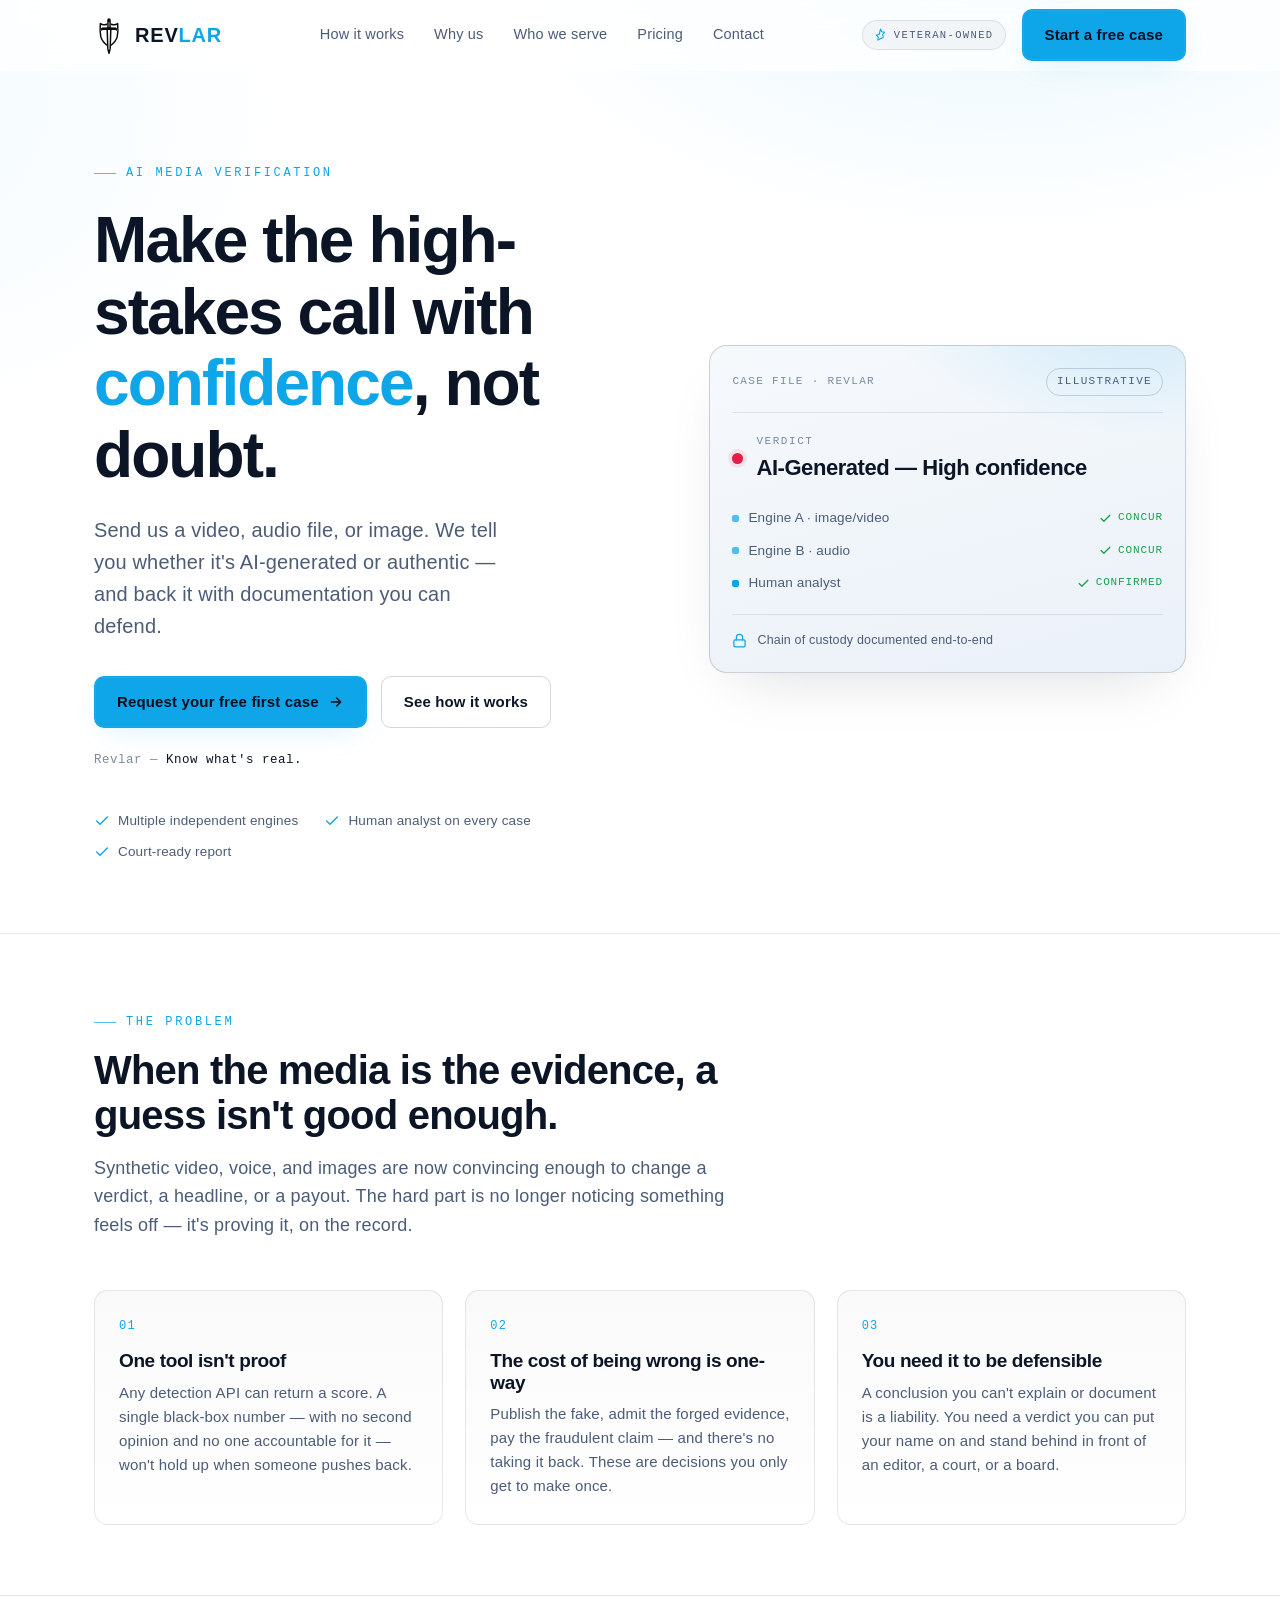
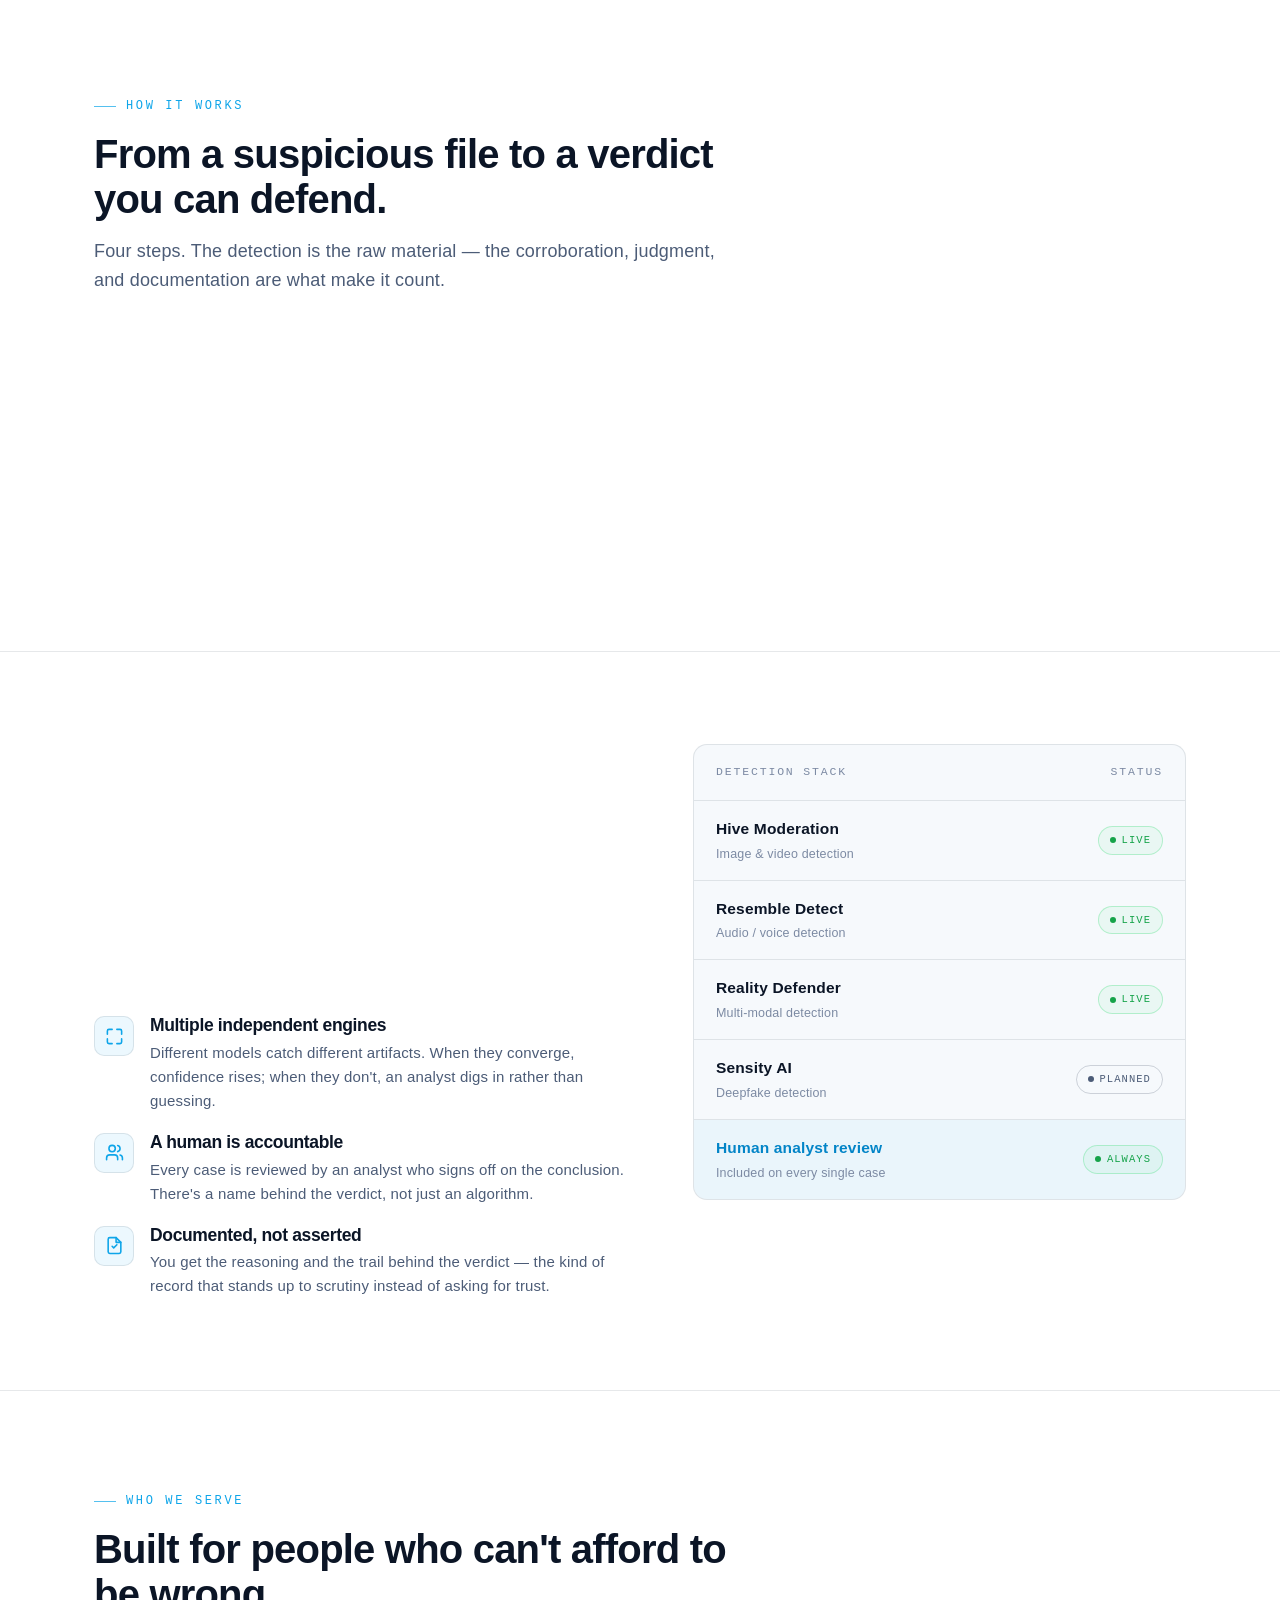
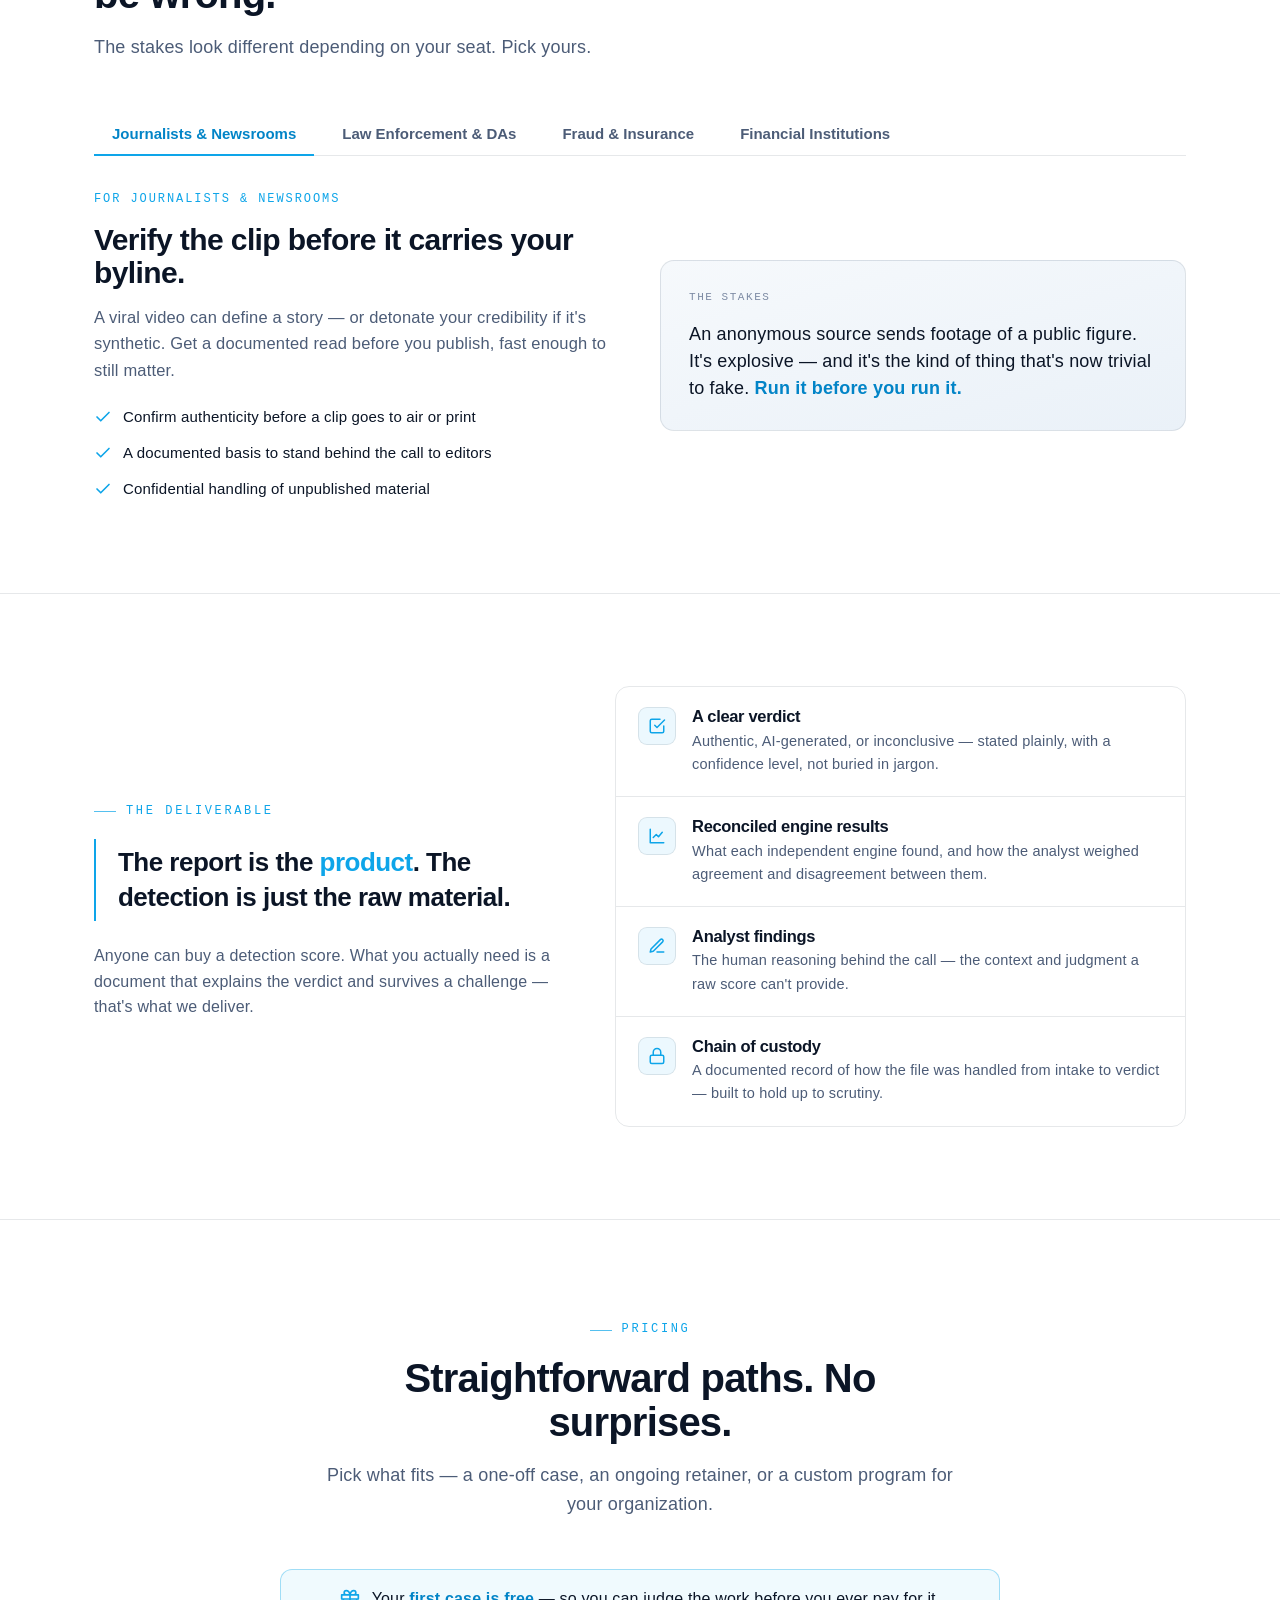
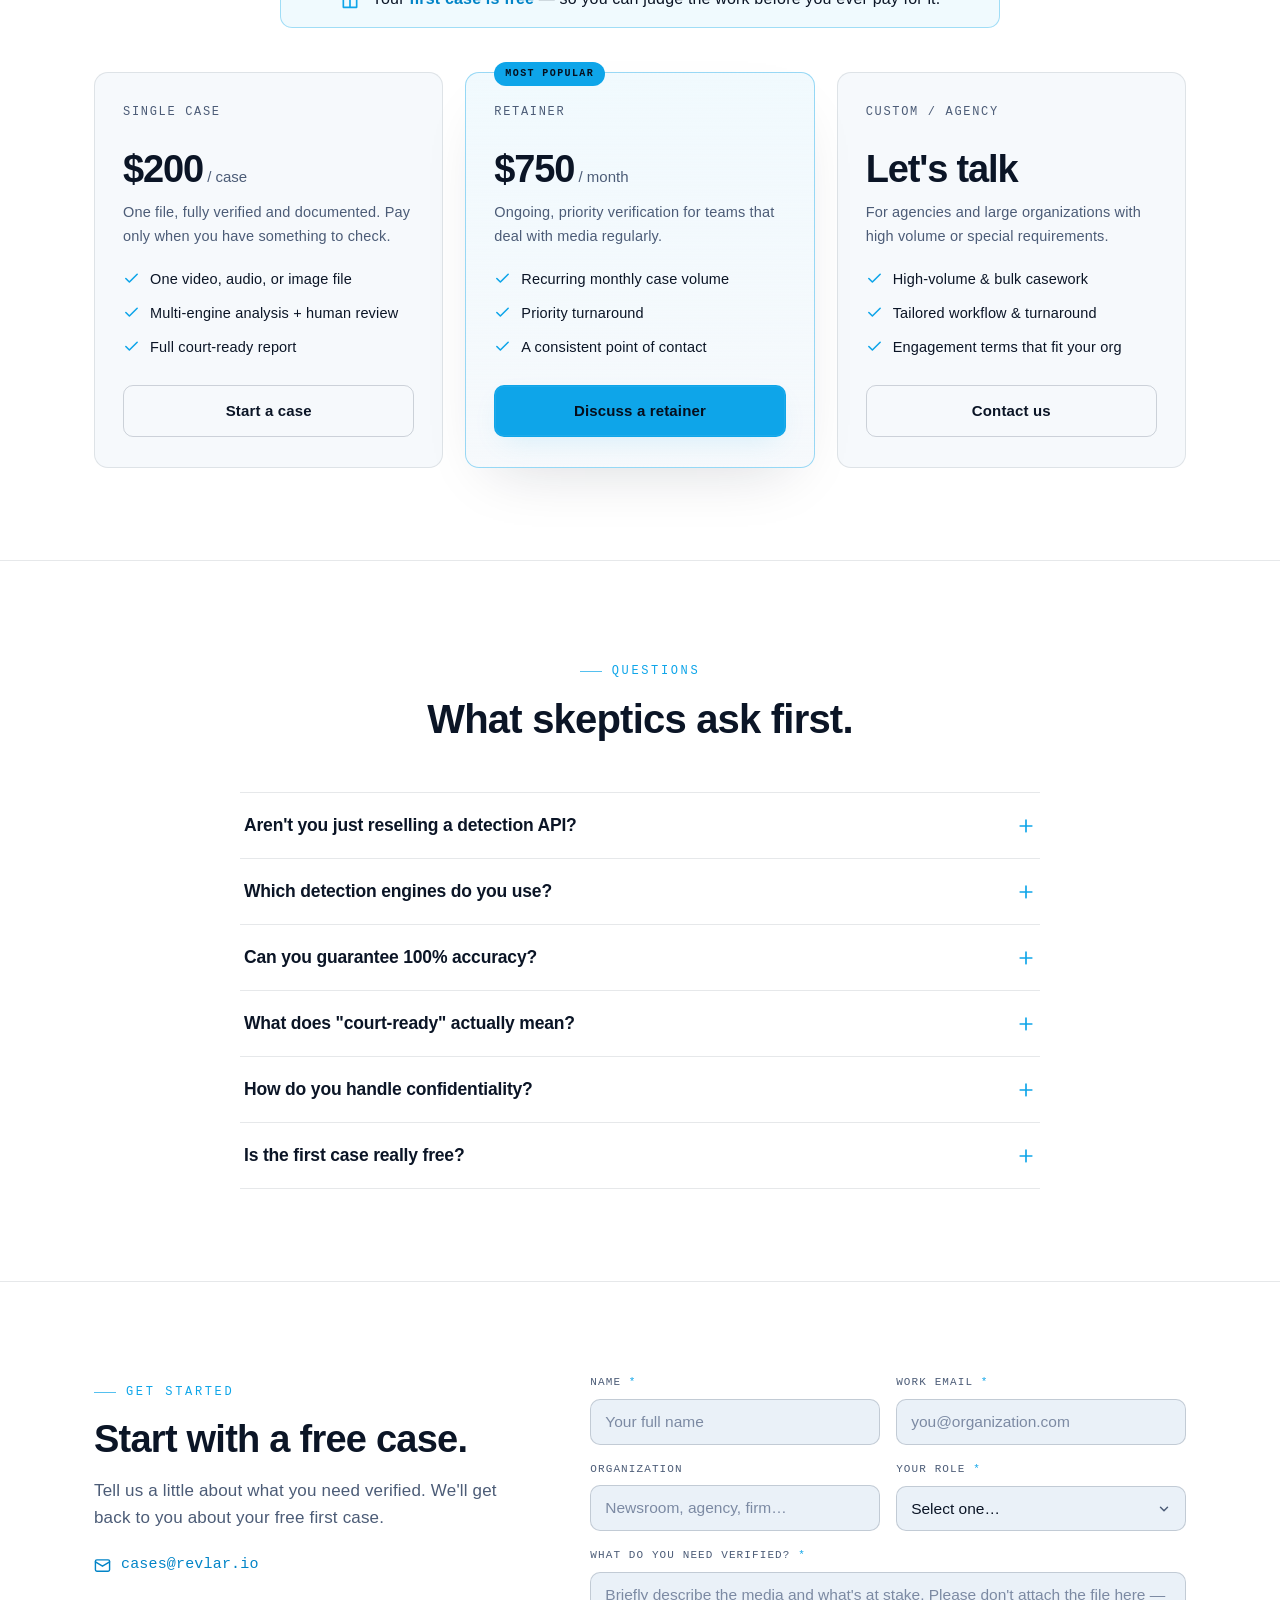
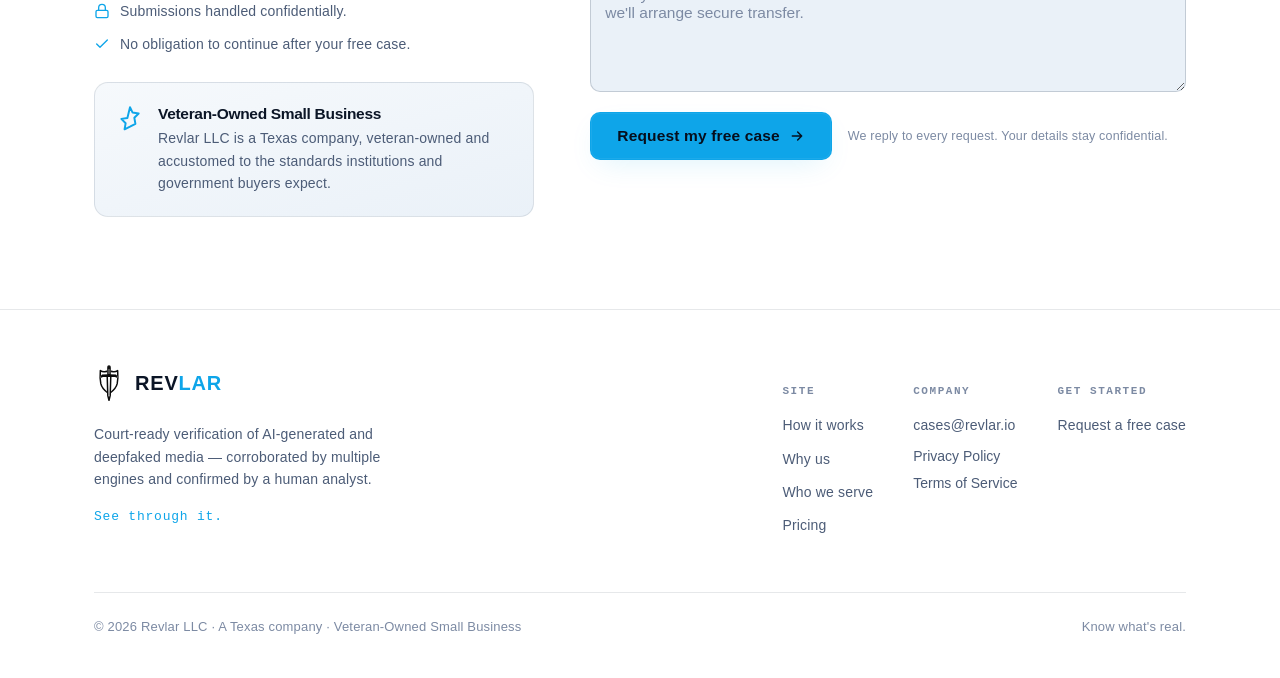
==== commit f25c94a9: "Make page content visible without depending on JavaScript The .reveal scroll-animation class default" ====
--- a/index.html
+++ b/index.html
@@ -575,9 +575,12 @@
   }
   .modal-close:hover { color: var(--text); border-color: var(--cyan); }
 
-  /* ---------- reveal animation ---------- */
-  .reveal { opacity: 0; transform: translateY(18px); transition: opacity .6s ease, transform .6s ease; }
-  .reveal.in { opacity: 1; transform: none; }
+  /* ---------- reveal animation ----------
+     Content is visible by default. Only once JS actually runs (html.js-ready)
+     do .reveal sections hide themselves to animate in on scroll — so a page
+     where the script fails to load/run for any reason still shows everything. */
+  html.js-ready .reveal { opacity: 0; transform: translateY(18px); transition: opacity .6s ease, transform .6s ease; }
+  html.js-ready .reveal.in { opacity: 1; transform: none; }
 
   /* ---------- mobile nav drawer ---------- */
   .mobile-menu {
@@ -1254,6 +1257,11 @@
 (function () {
   "use strict";
 
+  // Mark JS as running before anything else — the .reveal hide/animate
+  // behavior only activates under this class, so if this script never runs
+  // (blocked, stripped, errors out), the page simply shows everything as-is.
+  document.documentElement.classList.add("js-ready");
+
   // ---- year ----
   document.getElementById("year").textContent = new Date().getFullYear();
 
